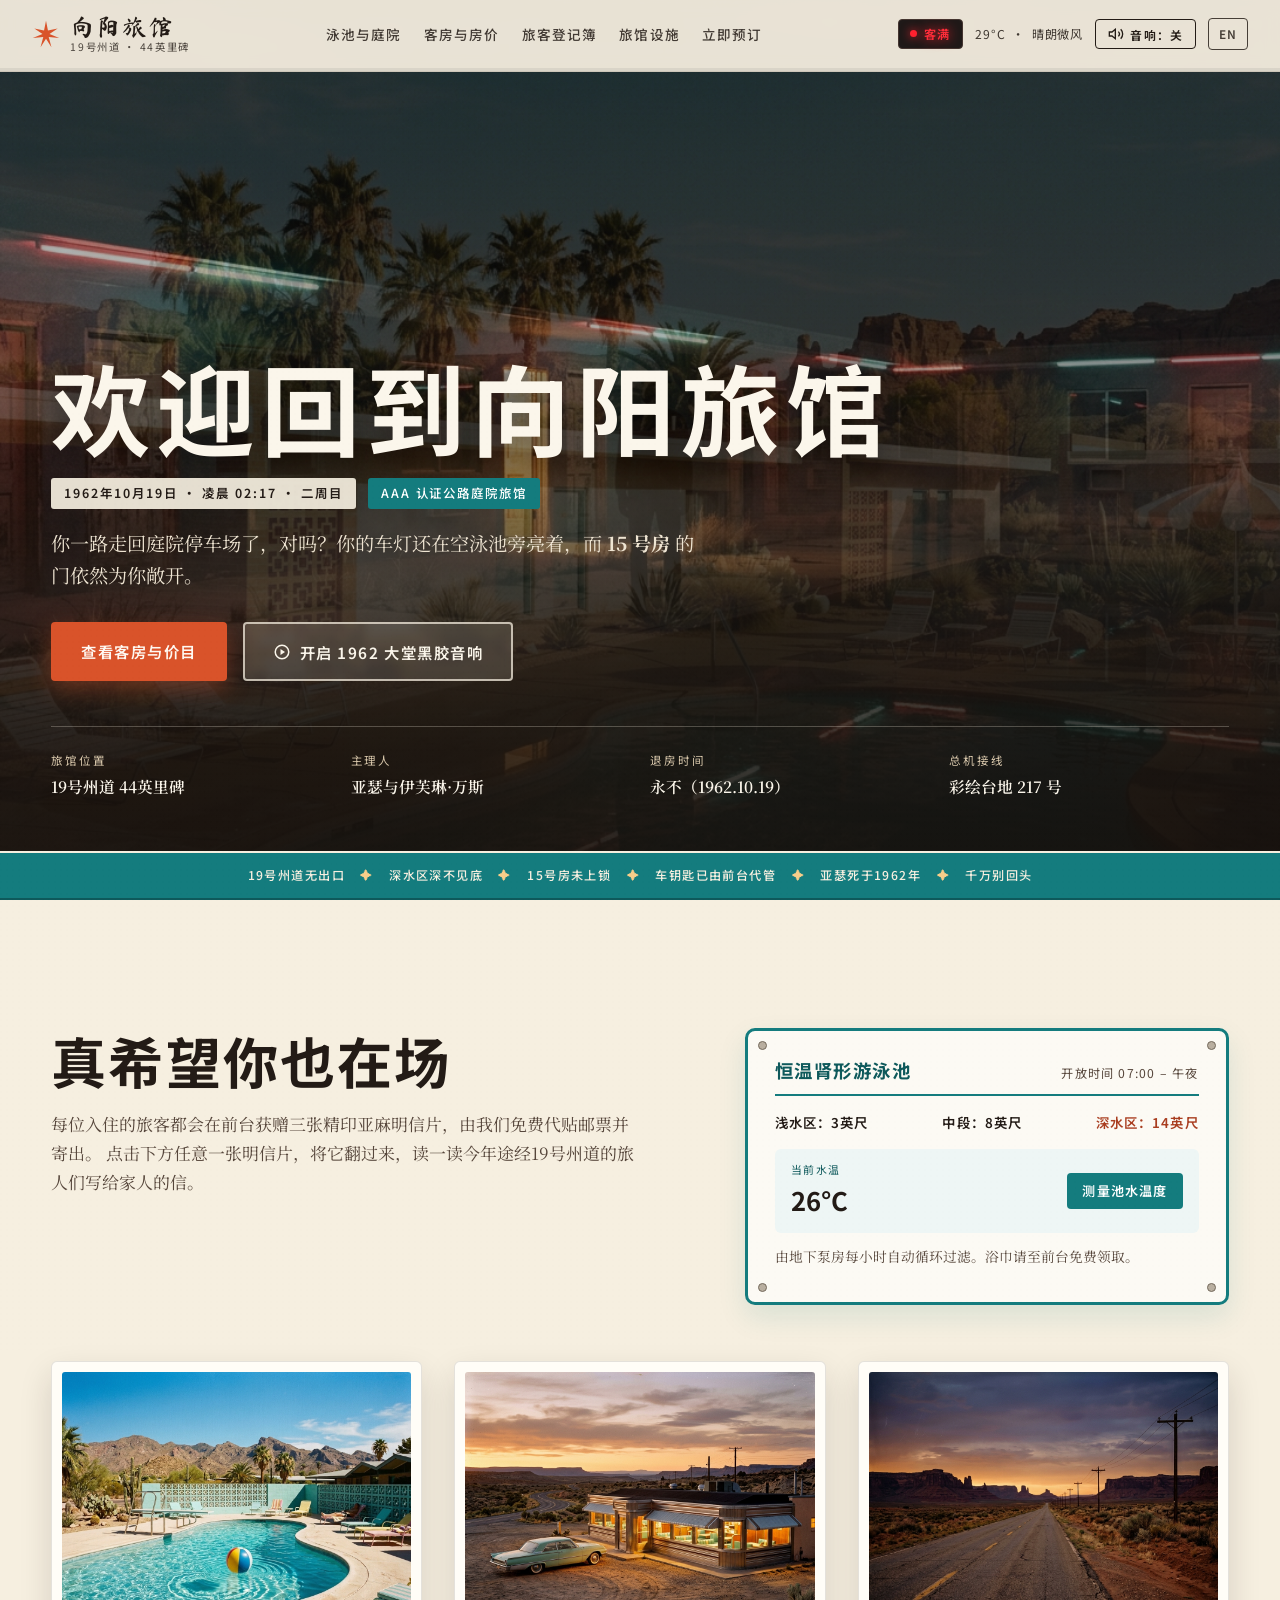
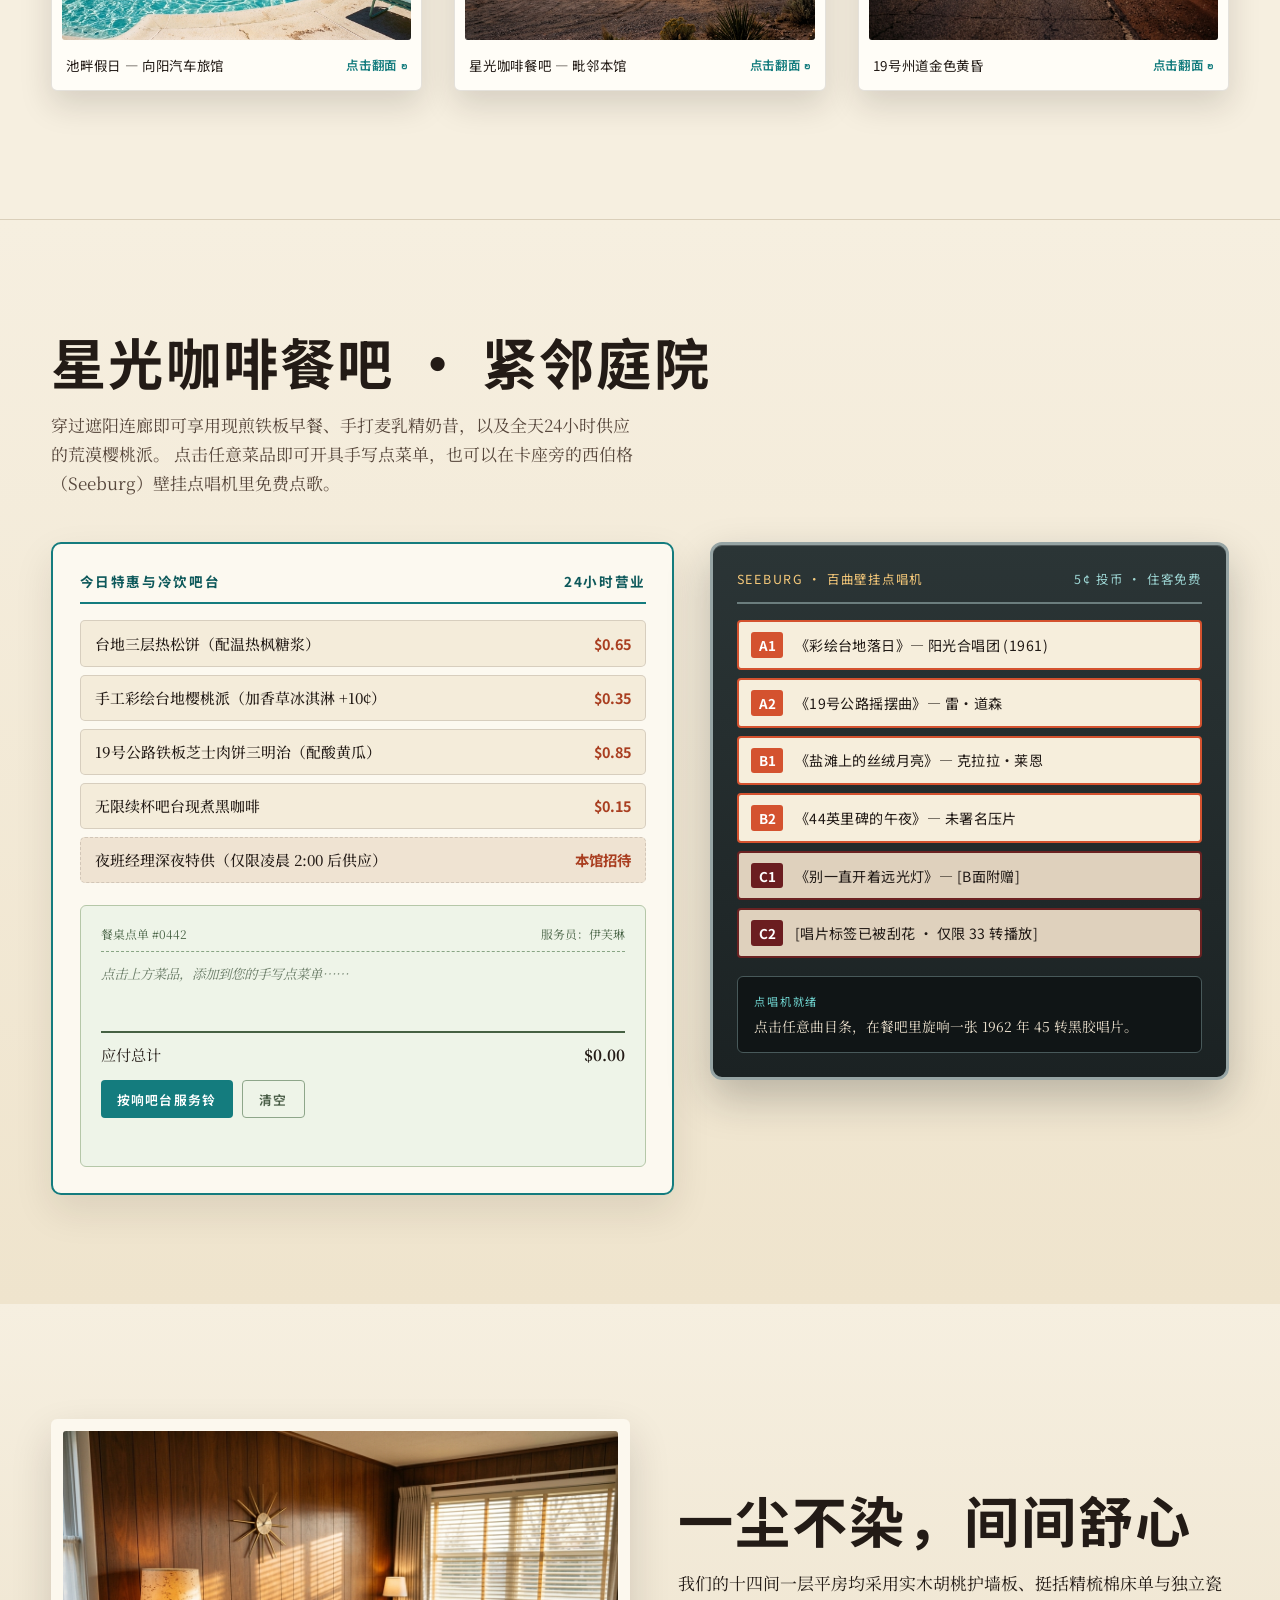
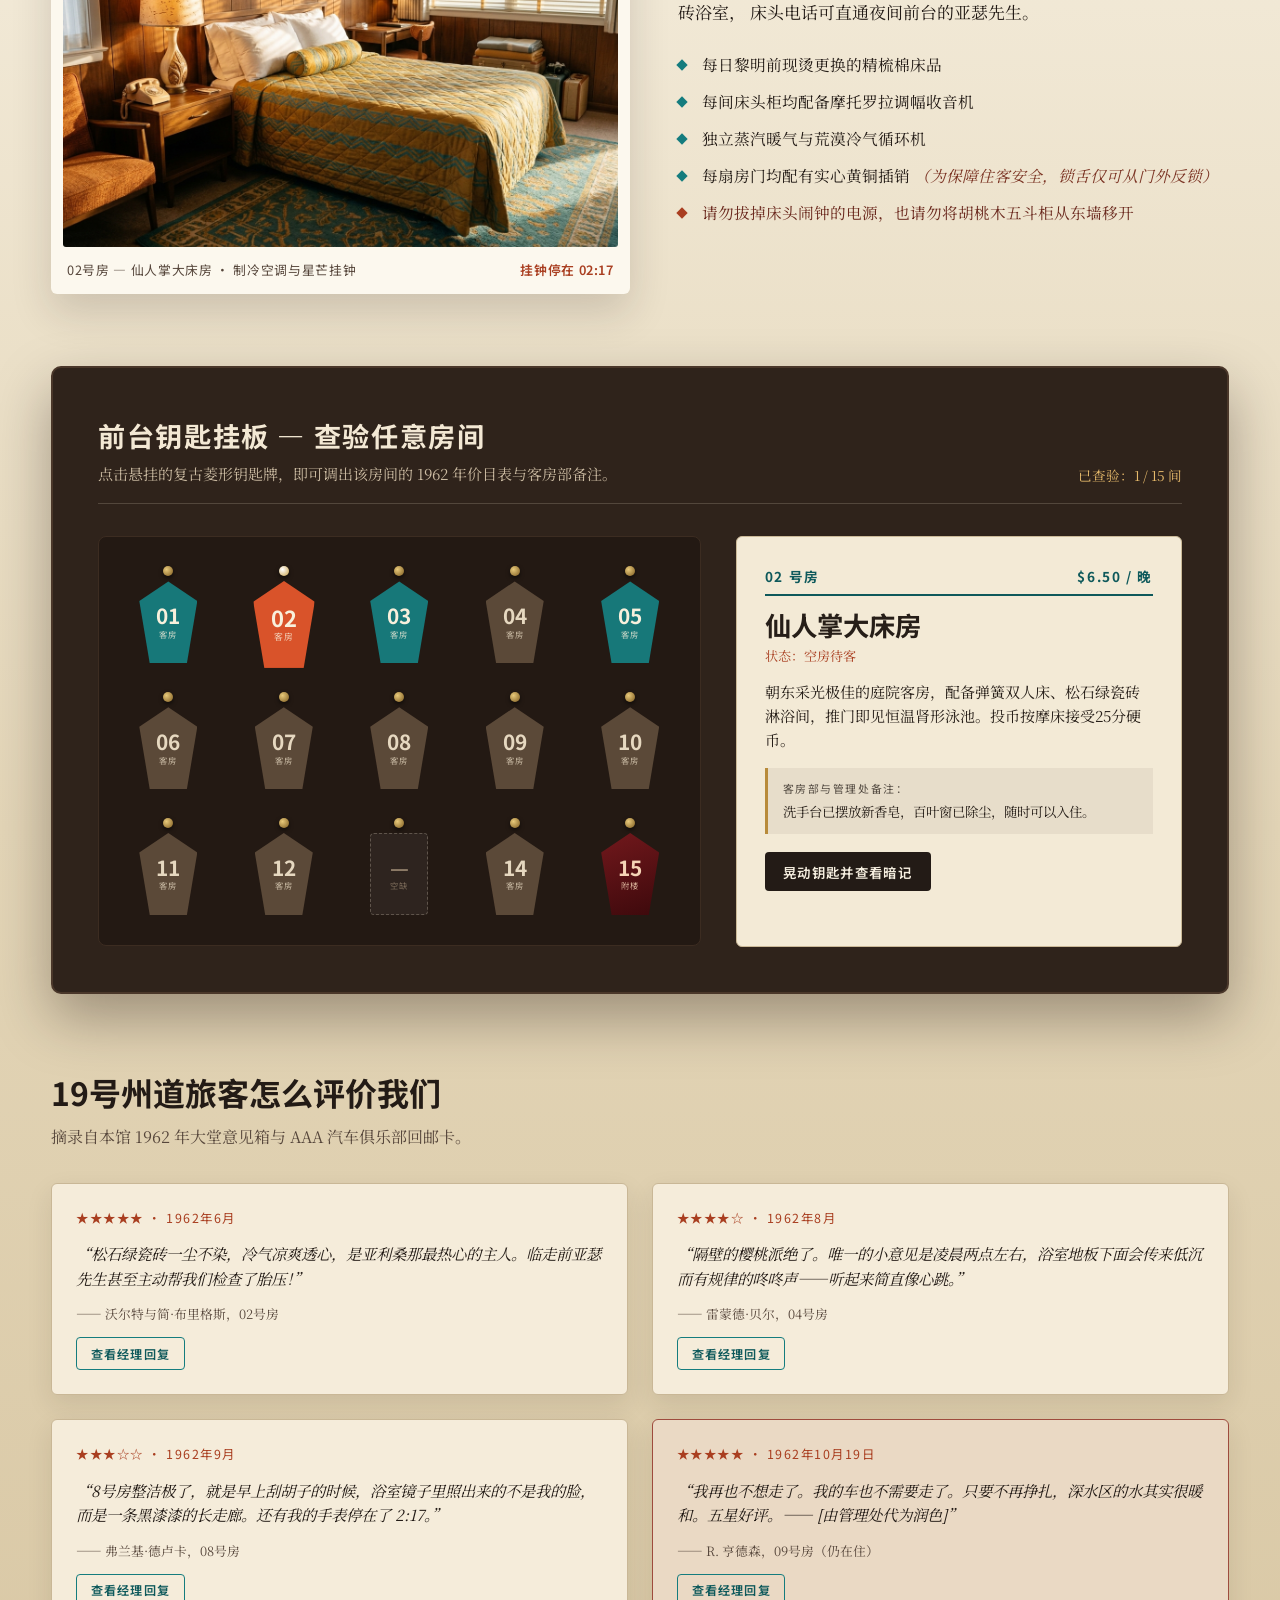
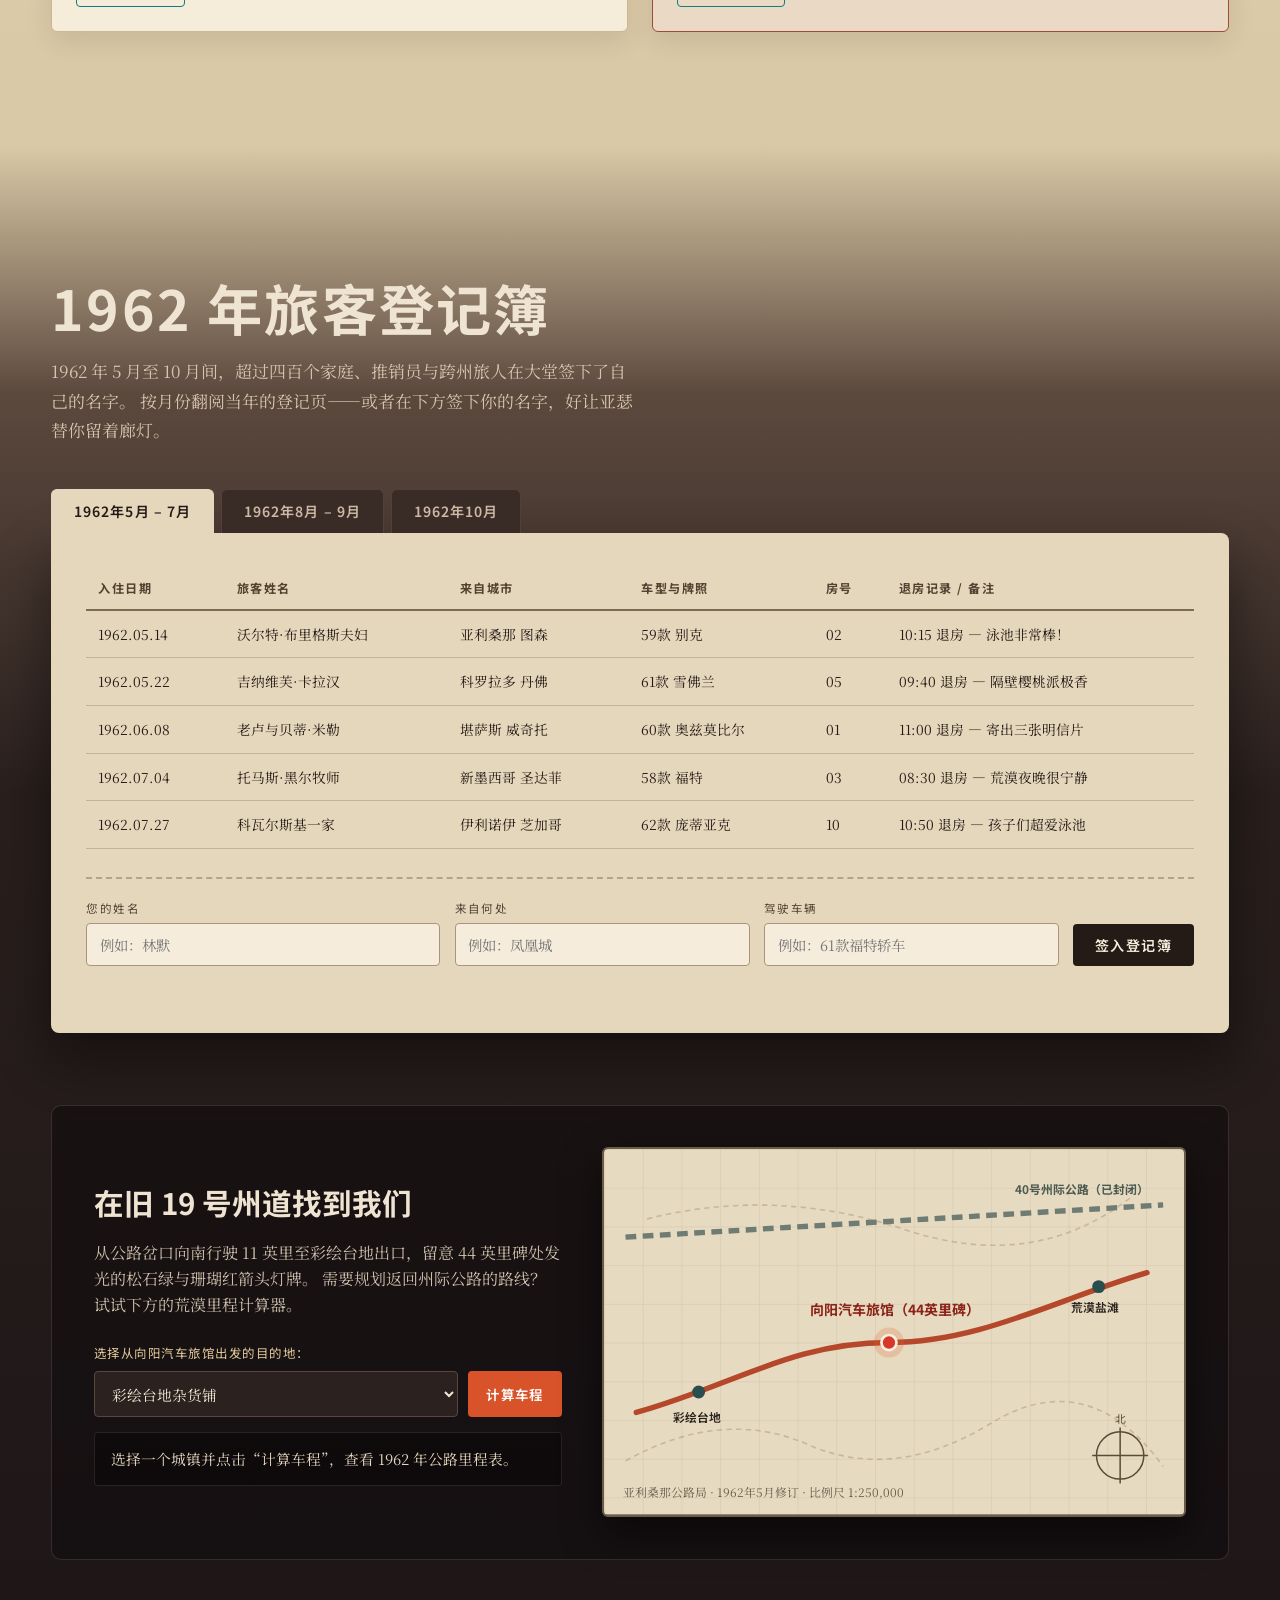
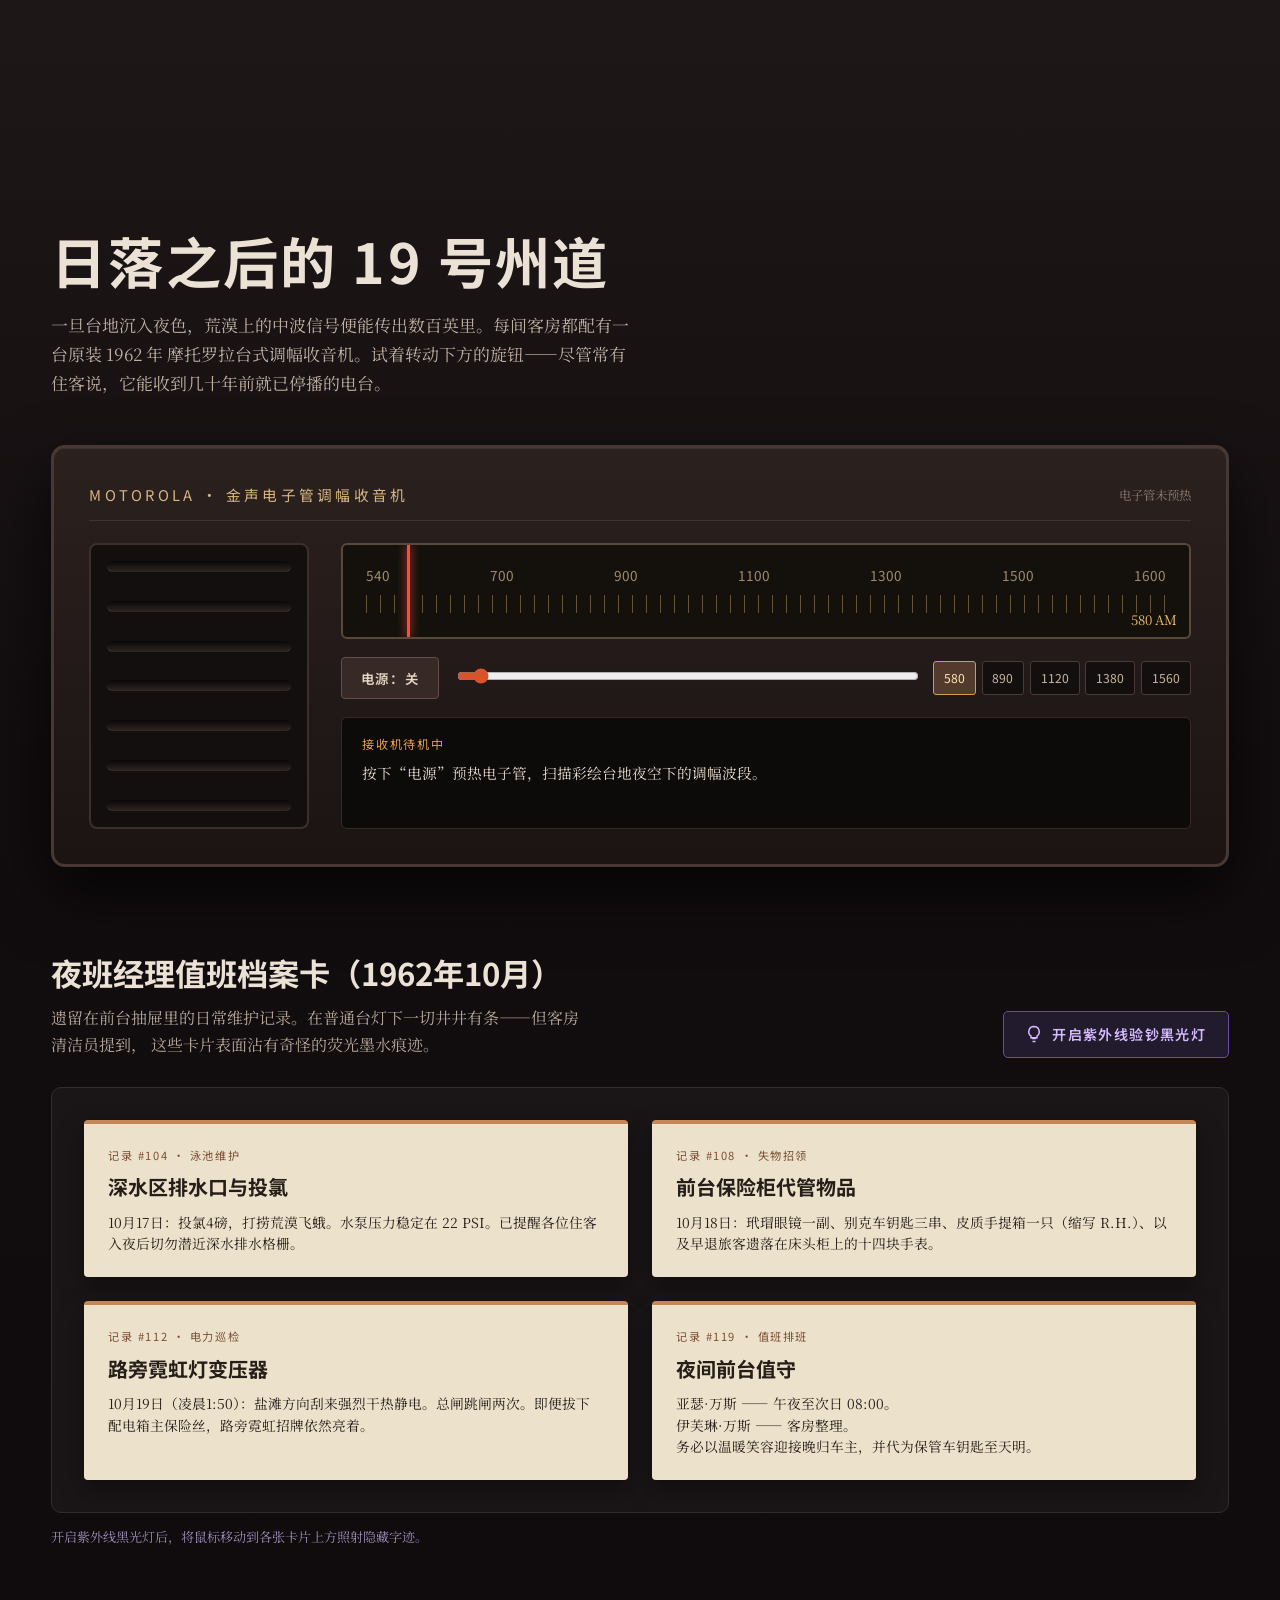
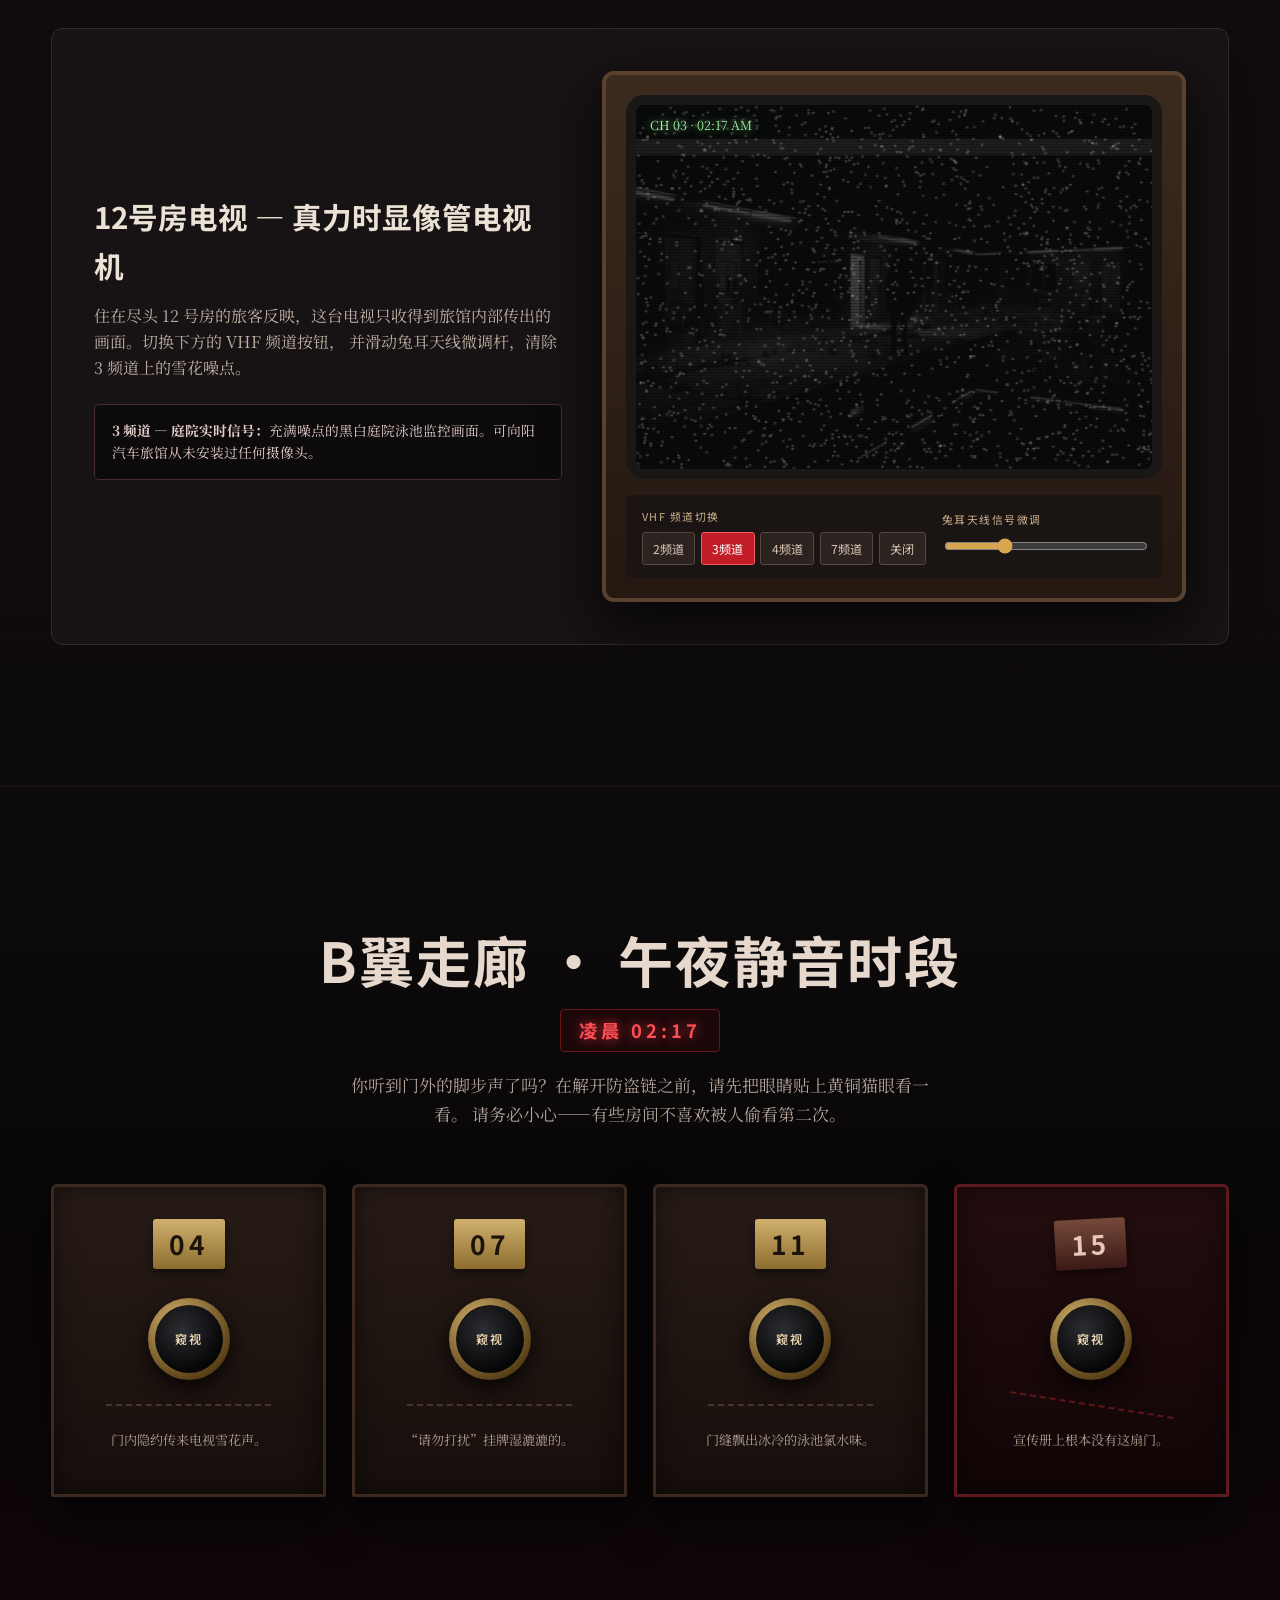
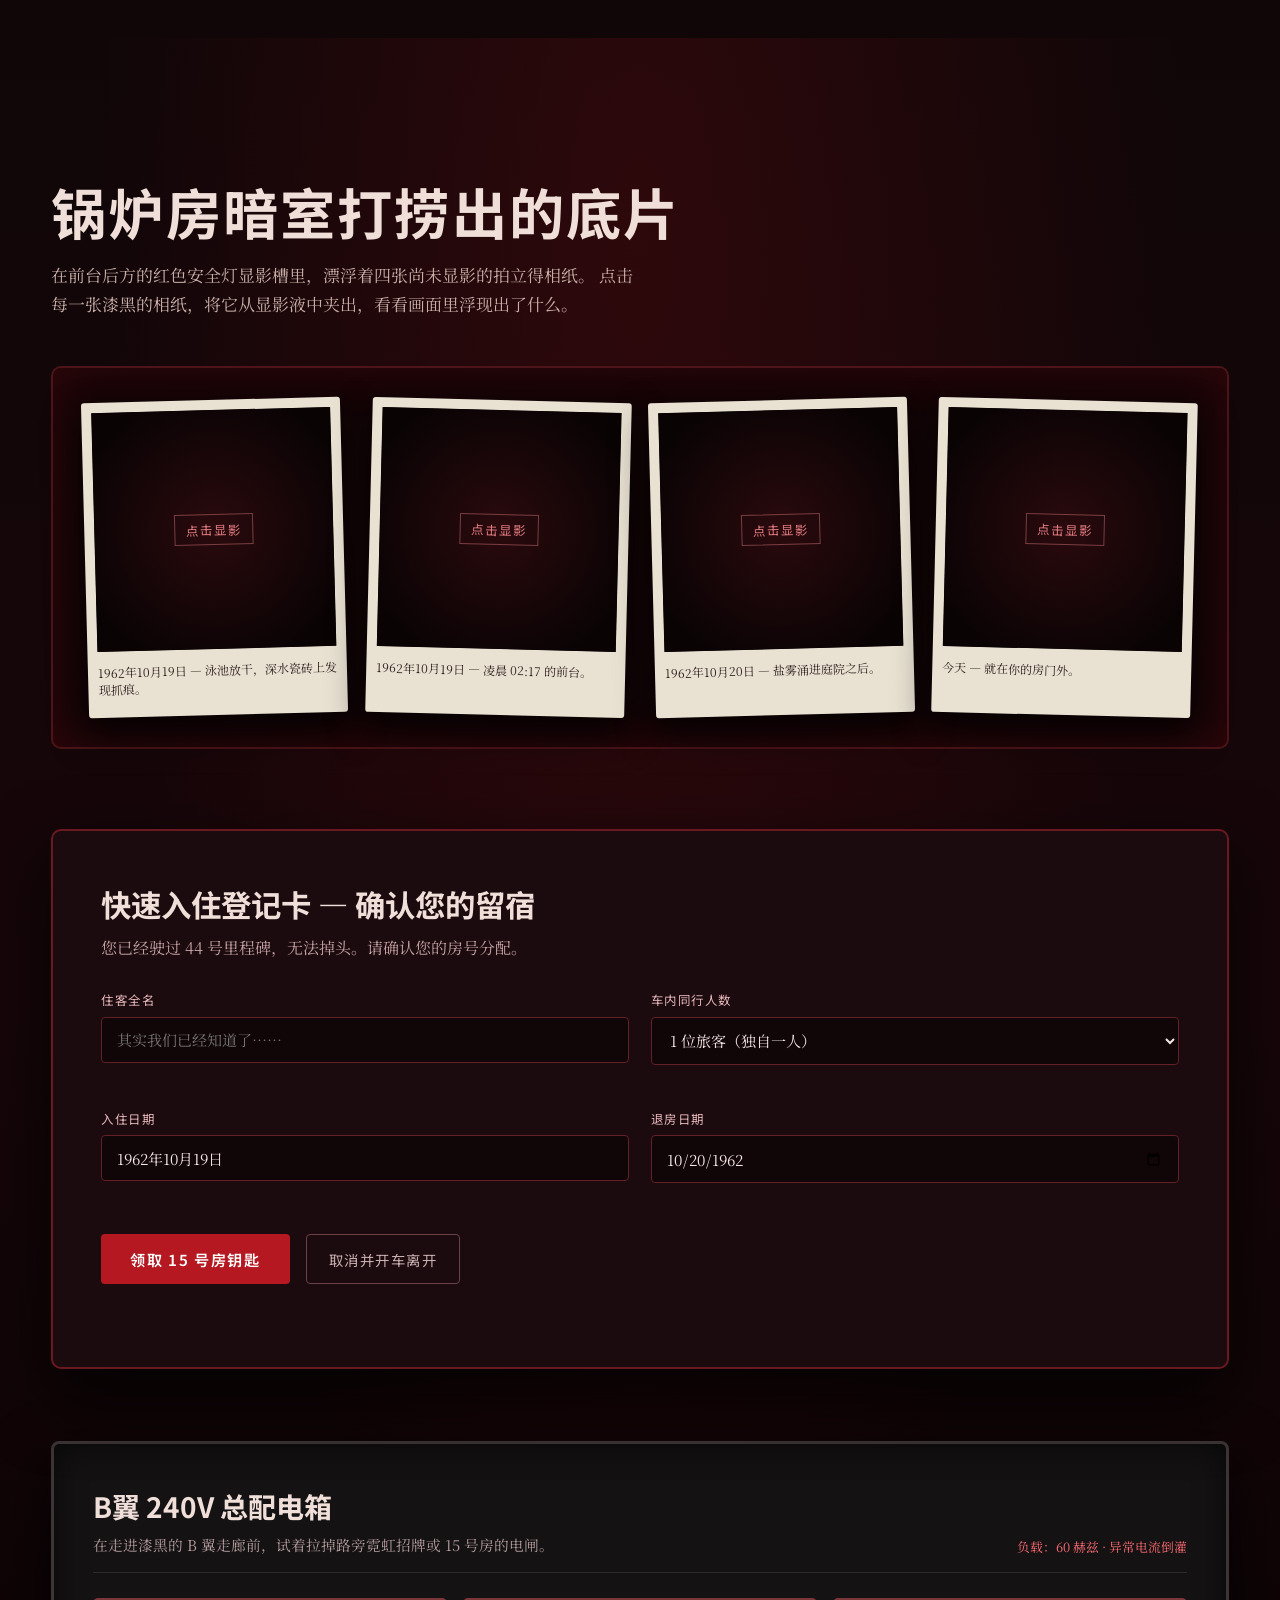
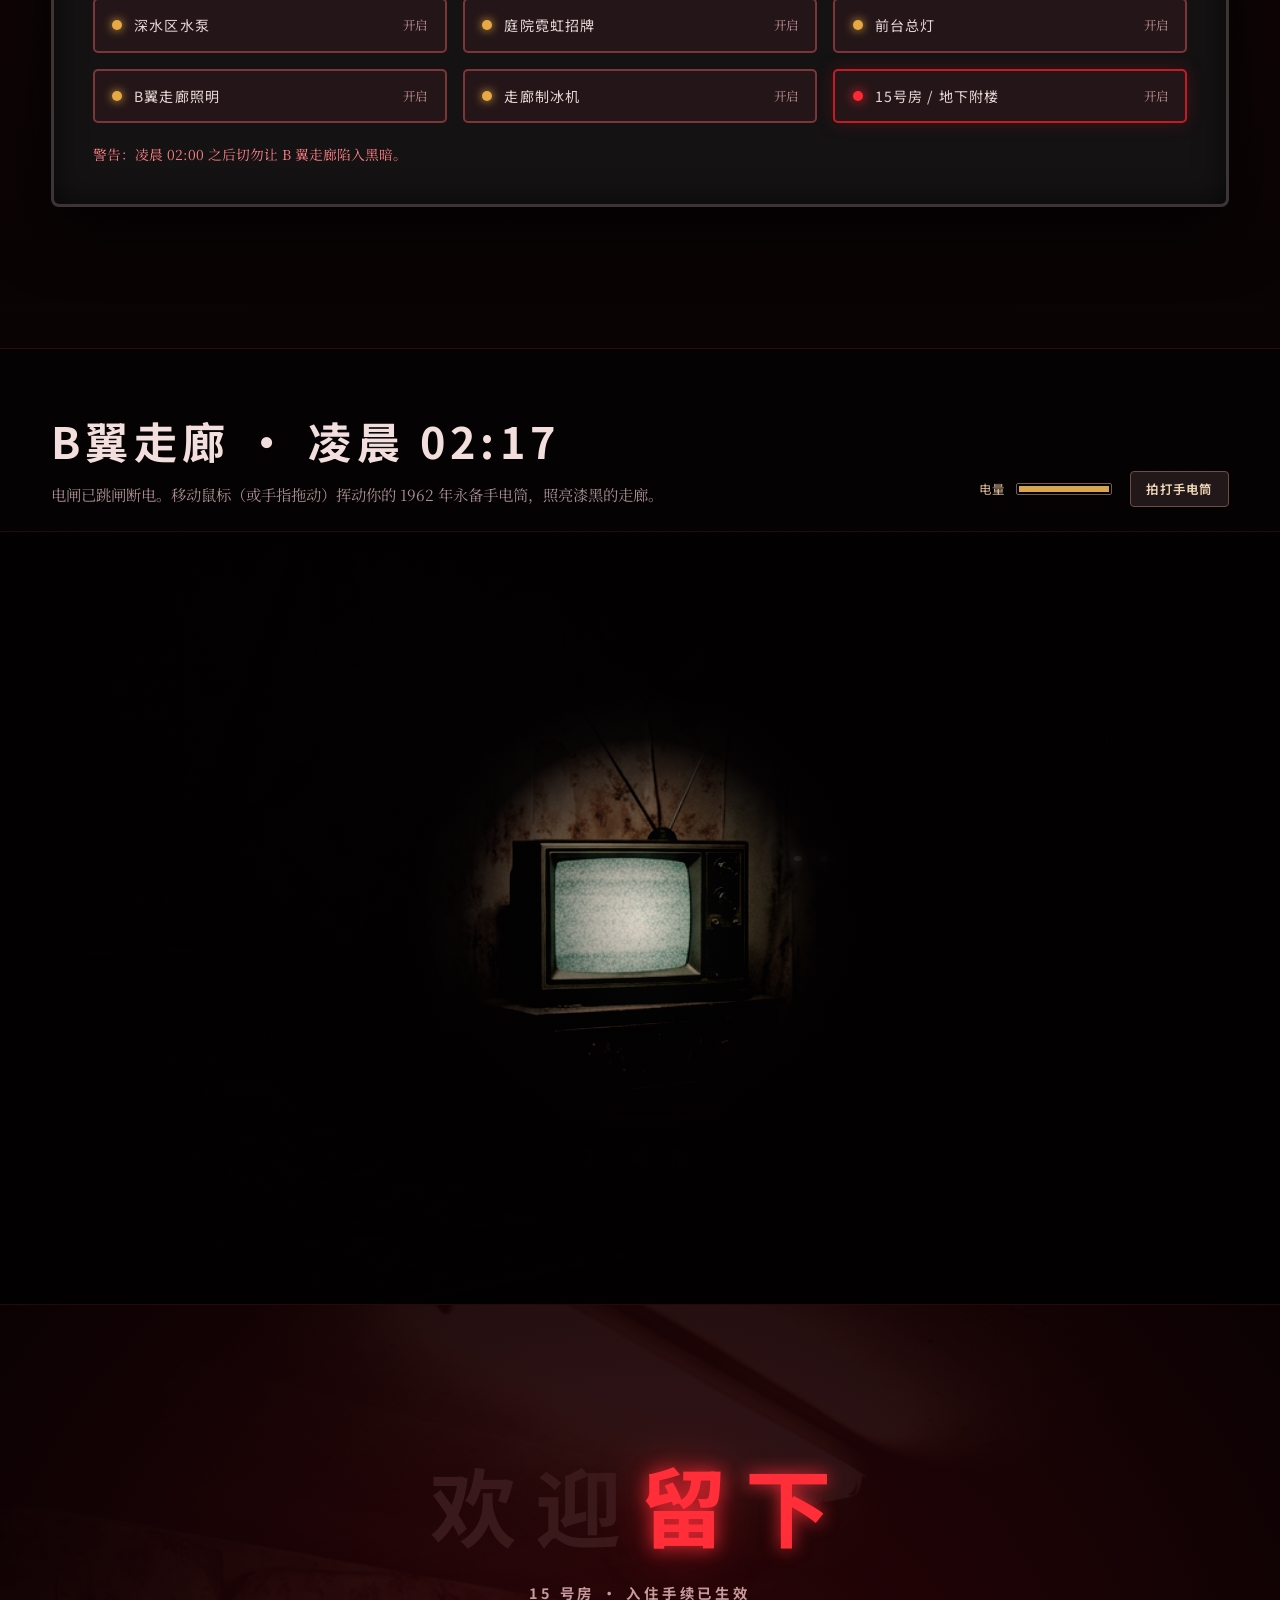
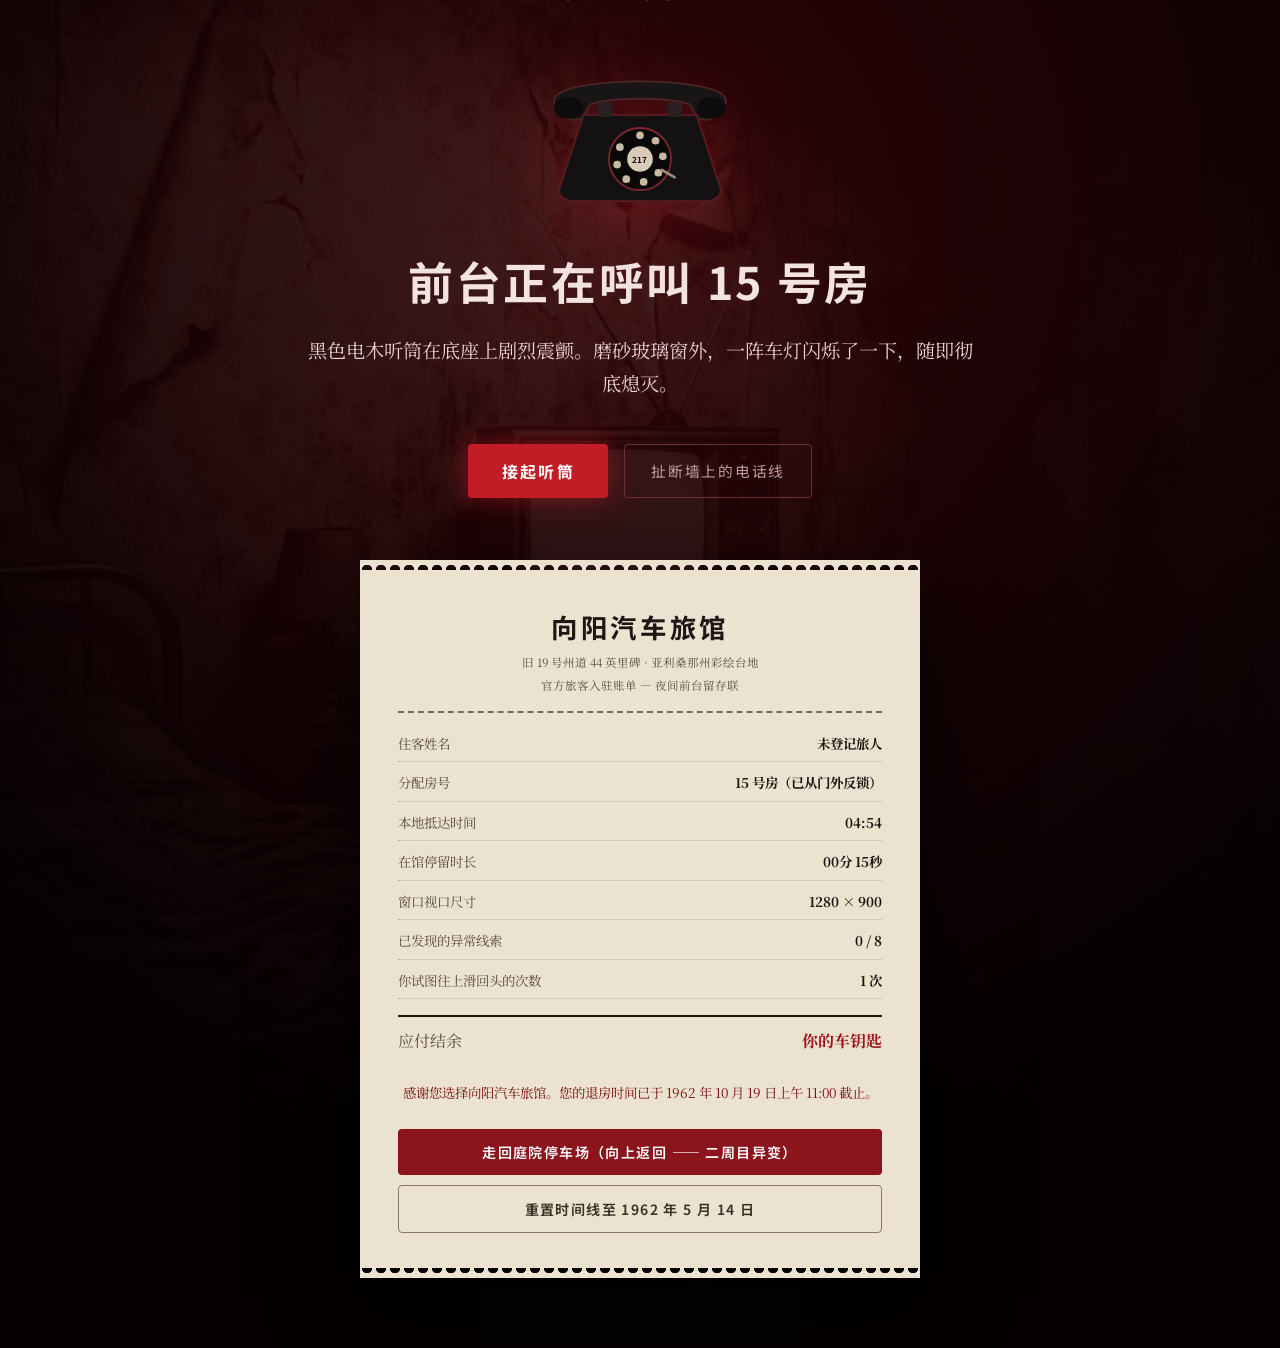
==== zh.html @ 453e785d "Publish bilingual Sunward Motel website" ====
<!DOCTYPE html>
<html lang="zh-CN" data-act="1" data-loop="1">
<head>
  <meta charset="UTF-8" />
  <meta name="viewport" content="width=device-width, initial-scale=1.0" />
  <title>向阳汽车旅馆 — 19号州道的阳光栖居 | 始建于 1962</title>
  <meta name="description" content="向阳汽车旅馆，位于亚利桑那州彩绘台地19号州道44英里碑。14间冷气灰泥客房、恒温肾形泳池、免费碎冰与客房调幅收音机，自1962年5月14日起温暖迎客。" />
  <link rel="preconnect" href="https://fonts.googleapis.com" />
  <link rel="preconnect" href="https://fonts.gstatic.com" crossorigin />
  <link href="https://fonts.googleapis.com/css2?family=Ma+Shan+Zheng&family=Noto+Sans+SC:wght@400;500;700;900&family=Noto+Serif+SC:wght@400;500;600;700&display=swap" rel="stylesheet" />
  <link rel="stylesheet" href="styles.css" />
</head>
<body>
  <!-- 全局氛围叠层（随滚动深度渐进显现） -->
  <div id="atmosphere-vignette" aria-hidden="true"></div>
  <div id="film-grain" aria-hidden="true"></div>
  <div id="scare-flash-layer" aria-hidden="true">
    <img src="assets/climax-hallway.jpg" alt="" class="flash-img" />
    <div class="flash-caption" id="flash-caption"></div>
  </div>

  <!-- =========================================================
       复古悬浮导航栏 & 实时霓虹灯牌
       ========================================================= -->
  <header id="motel-nav" class="motel-nav">
    <div class="nav-inner">
      <a href="#act-hero" class="brand-crest" aria-label="向阳汽车旅馆首页">
        <svg class="starburst-icon" viewBox="0 0 36 36" width="28" height="28" aria-hidden="true">
          <path d="M18 1 L20.5 13.5 L33 11 L22.5 18 L35 23 L21.5 22 L25 35 L18 24 L11 35 L14.5 22 L1 23 L13.5 18 L3 11 L15.5 13.5 Z" fill="currentColor" />
        </svg>
        <div class="brand-lockup">
          <span class="brand-script" id="nav-brand-name">向阳旅馆</span>
          <span class="brand-sub" id="nav-brand-sub">19号州道 · 44英里碑</span>
        </div>
      </a>

      <nav class="nav-links" aria-label="主导航">
        <a href="#act-postcards" class="nav-link" data-nav="0">泳池与庭院</a>
        <a href="#act-rooms" class="nav-link" data-nav="1">客房与房价</a>
        <a href="#act-ledger" class="nav-link" data-nav="2">旅客登记簿</a>
        <a href="#act-nightfall" class="nav-link" data-nav="3">旅馆设施</a>
        <a href="#act-darkroom" class="nav-link" data-nav="4">立即预订</a>
      </nav>

      <div class="nav-controls">
        <div class="neon-sign" id="neon-vacancy" title="空房状态">
          <span class="neon-dot" aria-hidden="true"></span>
          <span id="neon-vacancy-text">有空房</span>
        </div>

        <div class="weather-ticker" id="weather-ticker" aria-live="polite">
          <span id="weather-temp">29°C</span>
          <span class="ticker-sep">·</span>
          <span id="weather-cond">晴朗微风</span>
        </div>

        <button type="button" id="hifi-toggle" class="hifi-btn" aria-pressed="false" title="开关1962大堂黑胶音响">
          <svg class="hifi-icon" viewBox="0 0 24 24" width="16" height="16" fill="none" stroke="currentColor" stroke-width="2" aria-hidden="true">
            <path d="M11 5L6 9H2v6h4l5 4V5z"></path>
            <path class="wave-1" d="M15.54 8.46a5 5 0 0 1 0 7.07"></path>
            <path class="wave-2" d="M19.07 4.93a10 10 0 0 1 0 14.14"></path>
          </svg>
          <span id="hifi-label">音响：关</span>
        </button>

        <a href="index.html" class="lang-switch" lang="en" title="Switch to English Edition">EN</a>
      </div>
    </div>

    <div class="milepost-bar" aria-hidden="true">
      <div class="milepost-fill" id="milepost-fill"></div>
    </div>
  </header>

  <main id="motel-main">

    <!-- =========================================================
         第一幕：1962 阳光抵达 — 温暖复古的公路旅馆画册
         ========================================================= -->
    <section id="act-hero" class="act act-hero" data-act-section="1">
      <div class="hero-media-frame">
        <img src="assets/hero-sunward-day.jpg" alt="1962年午后阳光下的向阳汽车旅馆庭院与松石绿游泳池" class="hero-img hero-img-day" id="hero-img-day" />
        <img src="assets/hero-sunward-night.jpg" alt="" class="hero-img hero-img-night" id="hero-img-night" aria-hidden="true" />
        <div class="hero-scrim"></div>
      </div>

      <div class="hero-content container">
        <h1 class="hero-title" id="hero-title">向阳汽车旅馆</h1>

        <div class="hero-badge-row">
          <span class="vintage-stamp" id="hero-stamp">始建于 1962年5月14日 · 亚利桑那州彩绘台地</span>
          <span class="aaa-diamond" id="hero-aaa">AAA 认证公路庭院旅馆</span>
        </div>

        <p class="hero-lead" id="hero-lead">
          沿着风景如画的19号州道，将爱车直接驶入您的松石绿房门前。十四间制冷空调灰泥客房、
          波光粼粼的恒温肾形泳池、免费碎冰，以及每间房标配的清脆调幅收音机——每晚仅需
          <strong>6.50美元</strong>起。
        </p>

        <div class="hero-actions">
          <a href="#act-rooms" class="btn-primary" id="hero-cta-primary">查看客房与价目</a>
          <button type="button" class="btn-secondary" id="hero-hifi-cta">
            <svg viewBox="0 0 24 24" width="18" height="18" fill="none" stroke="currentColor" stroke-width="2" aria-hidden="true">
              <circle cx="12" cy="12" r="9"></circle>
              <polygon points="10,8 16,12 10,16" fill="currentColor" stroke="none"></polygon>
            </svg>
            <span id="hero-hifi-cta-text">开启 1962 大堂黑胶音响</span>
          </button>
        </div>

        <dl class="hero-facts">
          <div>
            <dt>旅馆位置</dt>
            <dd id="fact-location">19号州道 44英里碑</dd>
          </div>
          <div>
            <dt>主理人</dt>
            <dd id="fact-proprietors">亚瑟与伊芙琳·万斯</dd>
          </div>
          <div>
            <dt>退房时间</dt>
            <dd id="fact-checkout">次日上午 11:00 准时</dd>
          </div>
          <div>
            <dt>总机接线</dt>
            <dd id="fact-phone">彩绘台地 217 号</dd>
          </div>
        </dl>
      </div>

      <div class="amenity-ribbon" aria-label="旅馆配套设施">
        <div class="ribbon-track" id="ribbon-track">
          <span>全室冷气空调</span>
          <span class="star-dot">✦</span>
          <span>恒温肾形泳池</span>
          <span class="star-dot">✦</span>
          <span>免费黑白电视</span>
          <span class="star-dot">✦</span>
          <span>毗邻24小时餐吧</span>
          <span class="star-dot">✦</span>
          <span>门前专属车位</span>
          <span class="star-dot">✦</span>
          <span>静谧荒漠之夜</span>
          <span class="star-dot">✦</span>
          <span>投币震动按摩床</span>
          <span class="star-dot">✦</span>
          <span>每日现烫床单</span>
        </div>
      </div>
    </section>

    <!-- =========================================================
         第二幕：池畔时光 & 可翻转的 1962 亚麻明信片
         ========================================================= -->
    <section id="act-postcards" class="act act-postcards" data-act-section="2">
      <div class="container">
        <div class="section-header-split">
          <div class="header-col">
            <h2 class="section-title">真希望你也在场</h2>
            <p class="section-intro">
              每位入住的旅客都会在前台获赠三张精印亚麻明信片，由我们免费代贴邮票并寄出。
              点击下方任意一张明信片，将它翻过来，读一读今年途经19号州道的旅人们写给家人的信。
            </p>
          </div>

          <!-- 交互式池畔深度与水温搪瓷牌 -->
          <aside class="pool-plaque" aria-label="泳池深度与水温指示牌">
            <div class="plaque-screws" aria-hidden="true"><span></span><span></span><span></span><span></span></div>
            <div class="plaque-header">
              <h3>恒温肾形游泳池</h3>
              <span class="plaque-hours">开放时间 07:00 – 午夜</span>
            </div>
            <div class="plaque-depths">
              <span>浅水区：3英尺</span>
              <span>中段：8英尺</span>
              <span class="depth-odd" id="depth-marker">深水区：14英尺</span>
            </div>
            <div class="thermo-row">
              <div class="thermo-readout">
                <span class="thermo-label">当前水温</span>
                <strong class="thermo-val" id="pool-temp-val">26°C</strong>
              </div>
              <button type="button" class="btn-plaque" id="pool-dip-btn">测量池水温度</button>
            </div>
            <p class="plaque-note" id="pool-temp-note">
              由地下泵房每小时自动循环过滤。浴巾请至前台免费领取。
            </p>
          </aside>
        </div>

        <!-- 3张可 3D 翻转的 1962 明信片 -->
        <div class="postcard-grid">
          <!-- 明信片 1：纯真温馨 -->
          <article class="postcard" data-postcard="0" tabindex="0" role="button" aria-pressed="false" aria-label="翻转明信片1：向阳旅馆泳池">
            <div class="postcard-inner">
              <div class="postcard-front">
                <img src="assets/postcard-pool.jpg" alt="1962年阳光明媚的向阳旅馆松石绿肾形游泳池" />
                <div class="postcard-caption">
                  <span>池畔假日 — 向阳汽车旅馆</span>
                  <span class="flip-cue">点击翻面 ↻</span>
                </div>
              </div>
              <div class="postcard-back">
                <div class="pc-left">
                  <p class="pc-handwriting">
                    1962年7月18日 —<br />
                    亲爱的妹妹：我们在彩绘台地刚过没多远的地方发现了一家极讨人喜欢的汽车旅馆！池水像泡澡一样暖和，老板娘伊芙琳还把冰柠檬水直接端到躺椅边。老卢说这是从阿尔伯克基到弗拉格斯塔夫一路上最干净的地方。周日到家！
                  </p>
                  <p class="pc-sign">—— 爱你的 贝蒂与老卢</p>
                </div>
                <div class="pc-right">
                  <div class="pc-stamp">
                    <span class="stamp-val">4¢</span>
                    <span class="stamp-txt">美国邮政</span>
                  </div>
                  <div class="pc-postmark">彩绘台地邮戳<br />1962.07.19</div>
                  <div class="pc-address">
                    <span>克拉拉·米勒夫人 收</span>
                    <span>榆树台街 412 号</span>
                    <span>堪萨斯州 威奇托</span>
                  </div>
                </div>
              </div>
            </div>
          </article>

          <!-- 明信片 2：微微违和 -->
          <article class="postcard" data-postcard="1" tabindex="0" role="button" aria-pressed="false" aria-label="翻转明信片2：星光咖啡餐吧">
            <div class="postcard-inner">
              <div class="postcard-front">
                <img src="assets/postcard-diner.jpg" alt="黄昏时分暖灯亮起的复古公路餐吧" />
                <div class="postcard-caption">
                  <span>星光咖啡餐吧 — 毗邻本馆</span>
                  <span class="flip-cue">点击翻面 ↻</span>
                </div>
              </div>
              <div class="postcard-back">
                <div class="pc-left">
                  <p class="pc-handwriting">
                    1962年9月29日 —<br />
                    19号公路上最好吃的樱桃派，投五分硬币就能听点唱机。我们的普利茅斯轿车刚拐进院子就断了风扇皮带，亚瑟先生非常热心地帮我们把车推去车棚，说等镇上的配件车来。
                  </p>
                  <p class="pc-handwriting pc-cramped">
                    等等——他周二说配件车周四到。今天明明就是周四，可柜台后面的日历还是周二。告诉妈妈我们住在 9 号房。
                  </p>
                </div>
                <div class="pc-right">
                  <div class="pc-stamp">
                    <span class="stamp-val">4¢</span>
                    <span class="stamp-txt">美国邮政</span>
                  </div>
                  <div class="pc-postmark">未寄出<br />前台暂扣</div>
                  <div class="pc-address">
                    <span>R. 亨德森先生 收</span>
                    <span>橡树岭路 88 号</span>
                    <span>俄克拉荷马州 塔尔萨</span>
                  </div>
                </div>
              </div>
            </div>
          </article>

          <!-- 明信片 3：明显可疑 -->
          <article class="postcard" data-postcard="2" tabindex="0" role="button" aria-pressed="false" aria-label="翻转明信片3：19号州道日落">
            <div class="postcard-inner">
              <div class="postcard-front">
                <img src="assets/postcard-highway.jpg" alt="黄昏时分笔直延伸向荒漠红岩的空旷双车道公路" />
                <div class="postcard-caption">
                  <span>19号州道金色黄昏</span>
                  <span class="flip-cue">点击翻面 ↻</span>
                </div>
              </div>
              <div class="postcard-back pc-stained">
                <div class="pc-left">
                  <p class="pc-handwriting pc-shaky">
                    1962年10月19日 —<br />
                    如果有人在 7 号房的地毯底下发现这张卡片，千万别让他拿走你的车钥匙。我们以时速 65 英里往东开了整整两个小时，却三次经过 44 号里程碑。那块霓虹灯牌永远不会熄灭。还有，凌晨 2:17 之后千万别往深水区排水口下面看。下面根本没有水。
                  </p>
                </div>
                <div class="pc-right">
                  <div class="pc-stamp pc-stamp-torn">
                    <span class="stamp-val">??</span>
                    <span class="stamp-txt">已退回</span>
                  </div>
                  <div class="pc-postmark pc-postmark-red">1962.10.19<br />凌晨 02:17</div>
                  <div class="pc-address">
                    <span>县治安官办公室</span>
                    <span>彩绘台地</span>
                    <span><del>亚利桑那州</del></span>
                  </div>
                </div>
              </div>
            </div>
          </article>
        </div>
      </div>
    </section>

    <!-- =========================================================
         第二幕-B：星光咖啡餐吧 — 1962 菜单与卡座点唱机
         ========================================================= -->
    <section id="act-diner" class="act act-diner" data-act-section="2">
      <div class="container">
        <div class="diner-head">
          <h2 class="section-title">星光咖啡餐吧 · 紧邻庭院</h2>
          <p class="section-intro">
            穿过遮阳连廊即可享用现煎铁板早餐、手打麦乳精奶昔，以及全天24小时供应的荒漠樱桃派。
            点击任意菜品即可开具手写点菜单，也可以在卡座旁的西伯格（Seeburg）壁挂点唱机里免费点歌。
          </p>
        </div>

        <div class="diner-grid">
          <div class="diner-menu-board">
            <div class="menu-header-strip">
              <span>今日特惠与冷饮吧台</span>
              <span>24小时营业</span>
            </div>
            <div class="menu-items" id="diner-menu-items">
              <button type="button" class="menu-item-btn" data-dish="台地三层热松饼配枫糖" data-price="0.65">
                <span class="dish-name">台地三层热松饼（配温热枫糖浆）</span>
                <span class="dish-price">$0.65</span>
              </button>
              <button type="button" class="menu-item-btn" data-dish="手工彩绘台地樱桃派" data-price="0.35">
                <span class="dish-name">手工彩绘台地樱桃派（加香草冰淇淋 +10¢）</span>
                <span class="dish-price">$0.35</span>
              </button>
              <button type="button" class="menu-item-btn" data-dish="19号公路铁板芝士肉饼三明治" data-price="0.85">
                <span class="dish-name">19号公路铁板芝士肉饼三明治（配酸黄瓜）</span>
                <span class="dish-price">$0.85</span>
              </button>
              <button type="button" class="menu-item-btn" data-dish="无限续杯现煮黑咖啡" data-price="0.15">
                <span class="dish-name">无限续杯吧台现煮黑咖啡</span>
                <span class="dish-price">$0.15</span>
              </button>
              <button type="button" class="menu-item-btn menu-item-odd" data-dish="夜班经理深夜特供" data-price="0.00">
                <span class="dish-name">夜班经理深夜特供（仅限凌晨 2:00 后供应）</span>
                <span class="dish-price">本馆招待</span>
              </button>
            </div>

            <div class="waitress-check" id="waitress-check">
              <div class="check-top">
                <span>餐桌点单 #0442</span>
                <span>服务员：伊芙琳</span>
              </div>
              <ul class="check-list" id="check-list">
                <li class="check-empty">点击上方菜品，添加到您的手写点菜单……</li>
              </ul>
              <div class="check-total-row">
                <span>应付总计</span>
                <strong id="check-total">$0.00</strong>
              </div>
              <div class="check-actions">
                <button type="button" class="btn-diner-order" id="diner-order-btn">按响吧台服务铃</button>
                <button type="button" class="btn-diner-clear" id="diner-clear-btn">清空</button>
              </div>
              <p class="check-note" id="diner-order-note"></p>
            </div>
          </div>

          <div class="jukebox-box">
            <div class="jukebox-chrome-top">
              <span class="jb-badge">SEEBURG · 百曲壁挂点唱机</span>
              <span class="jb-coin">5¢ 投币 · 住客免费</span>
            </div>
            <div class="jb-strips" id="jb-strips">
              <button type="button" class="jb-song" data-jb="A1">
                <span class="jb-code">A1</span>
                <span class="jb-title">《彩绘台地落日》— 阳光合唱团 (1961)</span>
              </button>
              <button type="button" class="jb-song" data-jb="A2">
                <span class="jb-code">A2</span>
                <span class="jb-title">《19号公路摇摆曲》— 雷·道森</span>
              </button>
              <button type="button" class="jb-song" data-jb="B1">
                <span class="jb-code">B1</span>
                <span class="jb-title">《盐滩上的丝绒月亮》— 克拉拉·莱恩</span>
              </button>
              <button type="button" class="jb-song" data-jb="B2">
                <span class="jb-code">B2</span>
                <span class="jb-title">《44英里碑的午夜》— 未署名压片</span>
              </button>
              <button type="button" class="jb-song jb-song-odd" data-jb="C1">
                <span class="jb-code">C1</span>
                <span class="jb-title">《别一直开着远光灯》— [B面附赠]</span>
              </button>
              <button type="button" class="jb-song jb-song-odd" data-jb="C2">
                <span class="jb-code">C2</span>
                <span class="jb-title">[唱片标签已被刮花 · 仅限 33 转播放]</span>
              </button>
            </div>
            <div class="jb-now-playing" id="jb-now-playing" aria-live="polite">
              <span class="jb-np-label">点唱机就绪</span>
              <p class="jb-np-lyric" id="jb-np-lyric">点击任意曲目条，在餐吧里旋响一张 1962 年 45 转黑胶唱片。</p>
            </div>
          </div>
        </div>
      </div>
    </section>

    <!-- =========================================================
         第三幕：客房展示 & 前台黄铜钥匙挂板
         ========================================================= -->
    <section id="act-rooms" class="act act-rooms" data-act-section="3">
      <div class="container">
        <div class="rooms-intro-grid">
          <div class="rooms-photo-wrap">
            <img src="assets/room-vintage.jpg" alt="1962年向阳汽车旅馆客房实景：胡桃木护墙板、芥末黄床罩与拨盘电话" />
            <div class="photo-plate-caption">
              <span>02号房 — 仙人掌大床房 · 制冷空调与星芒挂钟</span>
              <span class="clock-note" id="room-clock-note">挂钟显示 16:15</span>
            </div>
          </div>

          <div class="rooms-copy-col">
            <h2 class="section-title">一尘不染，间间舒心</h2>
            <p class="section-intro">
              我们的十四间一层平房均采用实木胡桃护墙板、挺括精梳棉床单与独立瓷砖浴室，
              床头电话可直通夜间前台的亚瑟先生。
            </p>
            <ul class="comfort-checklist">
              <li>每日黎明前现烫更换的精梳棉床品</li>
              <li>每间床头柜均配备摩托罗拉调幅收音机</li>
              <li>独立蒸汽暖气与荒漠冷气循环机</li>
              <li>每扇房门均配有实心黄铜插销 <span class="subtle-odd">（为保障住客安全，锁舌仅可从门外反锁）</span></li>
              <li class="subtle-odd-line">请勿拔掉床头闹钟的电源，也请勿将胡桃木五斗柜从东墙移开</li>
            </ul>
          </div>
        </div>

        <!-- 交互式前台木质钥匙挂板 -->
        <div class="keyrack-module">
          <div class="keyrack-header">
            <div>
              <h3>前台钥匙挂板 — 查验任意房间</h3>
              <p>点击悬挂的复古菱形钥匙牌，即可调出该房间的 1962 年价目表与客房部备注。</p>
            </div>
            <div class="keyrack-tally" id="keyrack-tally">已查验：0 / 15 间</div>
          </div>

          <div class="keyrack-layout">
            <div class="pegboard" id="key-pegboard" role="list" aria-label="旅馆房间钥匙挂板"></div>

            <div class="room-folio" id="room-folio" aria-live="polite">
              <div class="folio-top">
                <span class="folio-unit" id="folio-unit">02 号房</span>
                <span class="folio-rate" id="folio-rate">$6.50 / 晚</span>
              </div>
              <h4 class="folio-name" id="folio-name">仙人掌大床房</h4>
              <div class="folio-status" id="folio-status">状态：空房待客</div>
              <p class="folio-desc" id="folio-desc">
                朝东采光极佳的庭院客房，配备弹簧双人床、松石绿瓷砖淋浴间，推门即见恒温肾形泳池。投币按摩床接受25分硬币。
              </p>
              <div class="folio-note-box">
                <span class="folio-note-label">客房部与管理处备注：</span>
                <p id="folio-note">洗手台已摆放新香皂，百叶窗已除尘，随时可以入住。</p>
              </div>
              <div class="folio-actions">
                <button type="button" class="btn-folio" id="folio-rattle-btn">晃动钥匙并查看暗记</button>
                <span class="folio-extra" id="folio-extra"></span>
              </div>
            </div>
          </div>
        </div>

        <!-- 旅客留言墙 & 过度礼貌的经理回复 -->
        <div class="reviews-wall">
          <div class="reviews-head">
            <h3>19号州道旅客怎么评价我们</h3>
            <p>摘录自本馆 1962 年大堂意见箱与 AAA 汽车俱乐部回邮卡。</p>
          </div>
          <div class="reviews-grid">
            <article class="review-clip">
              <div class="review-stars">★★★★★ · 1962年6月</div>
              <blockquote>“松石绿瓷砖一尘不染，冷气凉爽透心，是亚利桑那最热心的主人。临走前亚瑟先生甚至主动帮我们检查了胎压！”</blockquote>
              <cite>—— 沃尔特与简·布里格斯，02号房</cite>
              <button type="button" class="btn-reply-toggle" data-reply-toggle>查看经理回复</button>
              <p class="manager-reply" hidden>
                <strong>亚瑟·万斯 回复：</strong>随时效劳，沃尔特！真高兴你们是在十月之前离开的。
              </p>
            </article>

            <article class="review-clip">
              <div class="review-stars">★★★★☆ · 1962年8月</div>
              <blockquote>“隔壁的樱桃派绝了。唯一的小意见是凌晨两点左右，浴室地板下面会传来低沉而有规律的咚咚声——听起来简直像心跳。”</blockquote>
              <cite>—— 雷蒙德·贝尔，04号房</cite>
              <button type="button" class="btn-reply-toggle" data-reply-toggle>查看经理回复</button>
              <p class="manager-reply" hidden>
                <strong>亚瑟·万斯 回复：</strong>那只是我们地下泳池水泵在“呼吸”，贝尔先生！下次来请不要把耳朵贴在地漏上。
              </p>
            </article>

            <article class="review-clip">
              <div class="review-stars">★★★☆☆ · 1962年9月</div>
              <blockquote>“8号房整洁极了，就是早上刮胡子的时候，浴室镜子里照出来的不是我的脸，而是一条黑漆漆的长走廊。还有我的手表停在了 2:17。”</blockquote>
              <cite>—— 弗兰基·德卢卡，08号房</cite>
              <button type="button" class="btn-reply-toggle" data-reply-toggle>查看经理回复</button>
              <p class="manager-reply" hidden>
                <strong>亚瑟·万斯 回复：</strong>我们随后已经重新镀了 8 号房的镜面水银，并且替各位妥善保管了十四块停走的手表。
              </p>
            </article>

            <article class="review-clip review-clip-odd">
              <div class="review-stars">★★★★★ · 1962年10月19日</div>
              <blockquote>“我再也不想走了。我的车也不需要走了。只要不再挣扎，深水区的水其实很暖和。五星好评。—— [由管理处代为润色]”</blockquote>
              <cite>—— R. 亨德森，09号房（仍在住）</cite>
              <button type="button" class="btn-reply-toggle" data-reply-toggle>查看经理回复</button>
              <p class="manager-reply" hidden>
                <strong>亚瑟·万斯 回复：</strong>感谢你的五星好评，罗伯特！你的普利茅斯轿车在车棚里永远安全。
              </p>
            </article>
          </div>
        </div>
      </div>
    </section>

    <!-- =========================================================
         第四幕：19号州道黄昏 — 1962 旅客登记簿与异常公路地图
         ========================================================= -->
    <section id="act-ledger" class="act act-ledger" data-act-section="4">
      <div class="container">
        <div class="ledger-head">
          <h2 class="section-title">1962 年旅客登记簿</h2>
          <p class="section-intro">
            1962 年 5 月至 10 月间，超过四百个家庭、推销员与跨州旅人在大堂签下了自己的名字。
            按月份翻阅当年的登记页——或者在下方签下你的名字，好让亚瑟替你留着廊灯。
          </p>
        </div>

        <div class="guestbook-shell">
          <div class="guestbook-tabs" role="tablist" aria-label="登记簿月份">
            <button type="button" class="gb-tab active" role="tab" aria-selected="true" data-gb-page="spring">1962年5月 – 7月</button>
            <button type="button" class="gb-tab" role="tab" aria-selected="false" data-gb-page="lateSummer">1962年8月 – 9月</button>
            <button type="button" class="gb-tab gb-tab-warn" role="tab" aria-selected="false" data-gb-page="october">1962年10月</button>
          </div>

          <div class="guestbook-paper">
            <div class="ledger-table-wrap">
              <table class="ledger-table">
                <thead>
                  <tr>
                    <th>入住日期</th>
                    <th>旅客姓名</th>
                    <th>来自城市</th>
                    <th>车型与牌照</th>
                    <th>房号</th>
                    <th>退房记录 / 备注</th>
                  </tr>
                </thead>
                <tbody id="ledger-tbody"></tbody>
              </table>
            </div>

            <form id="register-sign-form" class="register-form" autocomplete="off">
              <div class="reg-field">
                <label for="reg-name">您的姓名</label>
                <input type="text" id="reg-name" placeholder="例如：林默" maxlength="34" required />
              </div>
              <div class="reg-field">
                <label for="reg-city">来自何处</label>
                <input type="text" id="reg-city" placeholder="例如：凤凰城" maxlength="28" />
              </div>
              <div class="reg-field">
                <label for="reg-car">驾驶车辆</label>
                <input type="text" id="reg-car" placeholder="例如：61款福特轿车" maxlength="24" />
              </div>
              <button type="submit" class="btn-ledger" id="reg-submit-btn">签入登记簿</button>
            </form>
            <div class="register-feedback" id="register-feedback" aria-live="polite"></div>
          </div>
        </div>

        <!-- 复古折叠公路地图与里程计算器 -->
        <div class="map-module">
          <div class="map-copy">
            <h3>在旧 19 号州道找到我们</h3>
            <p>
              从公路岔口向南行驶 11 英里至彩绘台地出口，留意 44 英里碑处发光的松石绿与珊瑚红箭头灯牌。
              需要规划返回州际公路的路线？试试下方的荒漠里程计算器。
            </p>

            <div class="distance-calc">
              <label for="dest-select">选择从向阳汽车旅馆出发的目的地：</label>
              <div class="calc-controls">
                <select id="dest-select">
                  <option value="mesa">彩绘台地杂货铺</option>
                  <option value="interstate">40号州际公路东行入口</option>
                  <option value="flagstaff">弗拉格斯塔夫市中心</option>
                  <option value="home">返回家中</option>
                </select>
                <button type="button" id="calc-route-btn" class="btn-calc">计算车程</button>
              </div>
              <div class="calc-result" id="calc-result" aria-live="polite">
                选择一个城镇并点击“计算车程”，查看 1962 年公路里程表。
              </div>
            </div>
          </div>

          <div class="map-canvas" id="route-map-wrap">
            <svg viewBox="0 0 540 340" class="route-svg" id="route-svg" role="img" aria-label="1962年19号州道44英里碑地图">
              <defs>
                <pattern id="map-grid" width="36" height="36" patternUnits="userSpaceOnUse">
                  <path d="M 36 0 L 0 0 0 36" fill="none" stroke="rgba(90,70,45,0.14)" stroke-width="1" />
                </pattern>
              </defs>
              <rect width="540" height="340" fill="#E6DAC1" id="map-bg-rect" />
              <rect width="540" height="340" fill="url(#map-grid)" />

              <path d="M20,290 Q110,240 190,275 T360,255 T520,295" fill="none" stroke="rgba(130,90,55,0.28)" stroke-width="1.5" stroke-dasharray="5 4" />
              <path d="M40,65 Q160,35 280,75 T490,45" fill="none" stroke="rgba(130,90,55,0.28)" stroke-width="1.5" stroke-dasharray="5 4" />

              <path d="M 20 82 L 520 52" fill="none" stroke="#6E7C74" stroke-width="5" stroke-dasharray="10 6" />
              <text x="382" y="42" fill="#4C5A52" font-family="Noto Sans SC, sans-serif" font-size="11" font-weight="700">40号州际公路（已封闭）</text>

              <path id="highway-path" d="M 30 245 C 120 220, 175 180, 265 180 C 350 180, 420 140, 505 115" fill="none" stroke="#B5482A" stroke-width="5" stroke-linecap="round" />

              <path id="highway-loop-path" d="M 265 180 C 345 110, 430 230, 325 270 C 210 305, 165 215, 265 180 Z" fill="none" stroke="#A61C24" stroke-width="3.5" stroke-dasharray="7 5" opacity="0" />

              <circle cx="88" cy="226" r="6" fill="#2A4D4D" />
              <text x="64" y="254" fill="#2B241E" font-family="Noto Sans SC, sans-serif" font-size="11" font-weight="600">彩绘台地</text>

              <circle cx="460" cy="128" r="6" fill="#2A4D4D" />
              <text x="434" y="152" fill="#2B241E" font-family="Noto Sans SC, sans-serif" font-size="11" font-weight="600">荒漠盐滩</text>

              <g id="map-pin-sunward">
                <circle cx="265" cy="180" r="14" fill="rgba(224,99,46,0.22)" />
                <circle cx="265" cy="180" r="7" fill="#D93829" stroke="#F7F0E2" stroke-width="2.5" />
                <text x="192" y="154" fill="#8C2318" font-family="Noto Sans SC, sans-serif" font-size="13" font-weight="700">向阳汽车旅馆（44英里碑）</text>
              </g>

              <g transform="translate(480, 285)" stroke="#5A4A3A" fill="none" stroke-width="1.4">
                <circle r="22" />
                <line x1="0" y1="-26" x2="0" y2="26" />
                <line x1="-26" y1="0" x2="26" y2="0" />
                <text x="-5" y="-30" fill="#5A4A3A" stroke="none" font-family="Noto Sans SC, sans-serif" font-size="10">北</text>
              </g>

              <text x="18" y="324" fill="#6B5C4A" font-family="Noto Serif SC, serif" font-size="11" id="map-footer-stamp">
                亚利桑那公路局 · 1962年5月修订 · 比例尺 1:250,000
              </text>
            </svg>
          </div>
        </div>
      </div>
    </section>

    <!-- =========================================================
         第五幕：入夜 — 摩托罗拉调幅收音机、紫外线日志与显像管电视
         ========================================================= -->
    <section id="act-nightfall" class="act act-nightfall" data-act-section="5">
      <div class="container">
        <div class="nightfall-intro">
          <h2 class="section-title">日落之后的 19 号州道</h2>
          <p class="section-intro">
            一旦台地沉入夜色，荒漠上的中波信号便能传出数百英里。每间客房都配有一台原装 1962 年
            摩托罗拉台式调幅收音机。试着转动下方的旋钮——尽管常有住客说，它能收到几十年前就已停播的电台。
          </p>
        </div>

        <!-- 1962 摩托罗拉调幅收音机 -->
        <div class="radio-cabinet" id="radio-cabinet">
          <div class="radio-top-strip">
            <span class="radio-brand">MOTOROLA · 金声电子管调幅收音机</span>
            <span class="radio-tube-status" id="radio-status-led">电子管未预热</span>
          </div>

          <div class="radio-body">
            <div class="radio-grille" aria-hidden="true">
              <div class="grille-slat"></div>
              <div class="grille-slat"></div>
              <div class="grille-slat"></div>
              <div class="grille-slat"></div>
              <div class="grille-slat"></div>
              <div class="grille-slat"></div>
              <div class="grille-slat"></div>
            </div>

            <div class="radio-face">
              <div class="radio-dial-window" id="radio-dial-window">
                <div class="dial-scale">
                  <span>540</span>
                  <span>700</span>
                  <span>900</span>
                  <span>1100</span>
                  <span>1300</span>
                  <span>1500</span>
                  <span>1600</span>
                </div>
                <div class="dial-ticks" aria-hidden="true"></div>
                <div class="dial-needle" id="radio-needle"></div>
                <div class="dial-freq-readout" id="radio-freq-readout">580 AM</div>
              </div>

              <div class="radio-controls-row">
                <button type="button" class="radio-power-btn" id="radio-power-btn" aria-pressed="false">
                  电源：关
                </button>
                <div class="radio-slider-wrap">
                  <label for="radio-slider" class="sr-only">调幅频率滑块</label>
                  <input type="range" id="radio-slider" min="540" max="1600" step="5" value="580" />
                </div>
                <div class="radio-presets" aria-label="快捷频段">
                  <button type="button" class="preset-btn" data-freq="580">580</button>
                  <button type="button" class="preset-btn" data-freq="890">890</button>
                  <button type="button" class="preset-btn" data-freq="1120">1120</button>
                  <button type="button" class="preset-btn" data-freq="1380">1380</button>
                  <button type="button" class="preset-btn" data-freq="1560">1560</button>
                </div>
              </div>

              <div class="radio-transcript" id="radio-transcript" aria-live="polite">
                <span class="transcript-station" id="transcript-station">接收机待机中</span>
                <p class="transcript-text" id="transcript-text">
                  按下“电源”预热电子管，扫描彩绘台地夜空下的调幅波段。
                </p>
              </div>
            </div>
          </div>
        </div>

        <!-- 夜班经理值班记录卡 + 紫外线黑光灯检查台 -->
        <div class="uv-module" id="uv-module">
          <div class="uv-header">
            <div>
              <h3>夜班经理值班档案卡（1962年10月）</h3>
              <p>
                遗留在前台抽屉里的日常维护记录。在普通台灯下一切井井有条——但客房清洁员提到，
                这些卡片表面沾有奇怪的荧光墨水痕迹。
              </p>
            </div>
            <button type="button" id="uv-toggle-btn" class="uv-btn" aria-pressed="false">
              <svg viewBox="0 0 24 24" width="18" height="18" fill="none" stroke="currentColor" stroke-width="2" aria-hidden="true">
                <path d="M9 18h6M10 22h4M12 2a7 7 0 0 0-4 12.7V17h8v-2.3A7 7 0 0 0 12 2z"></path>
              </svg>
              <span id="uv-btn-label">开启紫外线验钞黑光灯</span>
            </button>
          </div>

          <div class="uv-board" id="uv-board">
            <div class="uv-beam" id="uv-beam" aria-hidden="true"></div>

            <article class="index-card">
              <div class="card-stamp">记录 #104 · 泳池维护</div>
              <h4>深水区排水口与投氯</h4>
              <p class="card-typed">
                10月17日：投氯4磅，打捞荒漠飞蛾。水泵压力稳定在 22 PSI。已提醒各位住客入夜后切勿潜近深水排水格栅。
              </p>
              <div class="uv-secret" aria-hidden="true">
                那不是水泵。<br />
                它每隔 14 秒呼吸一次。<br />
                去数数格栅上抓着几根手指。
              </div>
            </article>

            <article class="index-card">
              <div class="card-stamp">记录 #108 · 失物招领</div>
              <h4>前台保险柜代管物品</h4>
              <p class="card-typed">
                10月18日：玳瑁眼镜一副、别克车钥匙三串、皮质手提箱一只（缩写 R.H.）、以及早退旅客遗落在床头柜上的十四块手表。
              </p>
              <div class="uv-secret" aria-hidden="true">
                十四块表全部停在 02:17。<br />
                根本没有人退过房。<br />
                去查地下锅炉房。
              </div>
            </article>

            <article class="index-card">
              <div class="card-stamp">记录 #112 · 电力巡检</div>
              <h4>路旁霓虹灯变压器</h4>
              <p class="card-typed">
                10月19日（凌晨1:50）：盐滩方向刮来强烈干热静电。总闸跳闸两次。即便拔下配电箱主保险丝，路旁霓虹招牌依然亮着。
              </p>
              <div class="uv-secret" aria-hidden="true">
                电线在 1968 年就被剪断了。<br />
                为什么它还在嗡嗡作响？<br />
                别接 15 号房的电话。
              </div>
            </article>

            <article class="index-card">
              <div class="card-stamp">记录 #119 · 值班排班</div>
              <h4>夜间前台值守</h4>
              <p class="card-typed">
                亚瑟·万斯 —— 午夜至次日 08:00。<br />
                伊芙琳·万斯 —— 客房整理。<br />
                务必以温暖笑容迎接晚归车主，并代为保管车钥匙至天明。
              </p>
              <div class="uv-secret" aria-hidden="true">
                亚瑟死于 1962 年 10 月 19 日。<br />
                刚才给你办入住的是谁？<br />
                他笑的时候，看他的牙齿。
              </div>
            </article>
          </div>
          <p class="uv-hint" id="uv-hint">开启紫外线黑光灯后，将鼠标移动到各张卡片上方照射隐藏字迹。</p>
        </div>

        <!-- 1962 真力时显像管电视（3频道停车场实时画面） -->
        <div class="zenith-module" id="zenith-module">
          <div class="zenith-copy">
            <h3>12号房电视 — 真力时显像管电视机</h3>
            <p>
              住在尽头 12 号房的旅客反映，这台电视只收得到旅馆内部传出的画面。切换下方的 VHF 频道按钮，
              并滑动兔耳天线微调杆，清除 3 频道上的雪花噪点。
            </p>
            <div class="tv-channel-desc" id="tv-channel-desc">
              <strong>3 频道 — 庭院实时信号：</strong>充满噪点的黑白庭院泳池监控画面。可向阳汽车旅馆从未安装过任何摄像头。
            </div>
          </div>

          <div class="zenith-cabinet">
            <div class="tv-bezel">
              <canvas id="zenith-canvas" width="440" height="310" aria-label="1962年真力时黑白显像管电视画面"></canvas>
              <div class="tv-scanlines" aria-hidden="true"></div>
              <div class="tv-hud-tag" id="tv-hud-tag">CH 03 · 02:17 AM</div>
            </div>
            <div class="tv-controls-panel">
              <div class="tv-dial-group">
                <span class="tv-ctrl-label">VHF 频道切换</span>
                <div class="tv-channel-btns">
                  <button type="button" class="tv-ch-btn" data-ch="2">2频道</button>
                  <button type="button" class="tv-ch-btn active" data-ch="3">3频道</button>
                  <button type="button" class="tv-ch-btn" data-ch="4">4频道</button>
                  <button type="button" class="tv-ch-btn" data-ch="7">7频道</button>
                  <button type="button" class="tv-ch-btn" data-ch="0">关闭</button>
                </div>
              </div>
              <div class="tv-antenna-group">
                <label for="tv-antenna-slider" class="tv-ctrl-label">兔耳天线信号微调</label>
                <input type="range" id="tv-antenna-slider" min="0" max="100" value="28" />
              </div>
            </div>
          </div>
        </div>
      </div>
    </section>

    <!-- =========================================================
         第六幕：凌晨 02:17 — B翼走廊与黄铜猫眼窥视
         ========================================================= -->
    <section id="act-corridor" class="act act-corridor" data-act-section="6">
      <div class="container">
        <div class="corridor-header">
          <h2 class="section-title">B翼走廊 · 午夜静音时段</h2>
          <div class="corridor-clock" id="corridor-clock">凌晨 02:17</div>
          <p class="section-intro">
            你听到门外的脚步声了吗？在解开防盗链之前，请先把眼睛贴上黄铜猫眼看一看。
            请务必小心——有些房间不喜欢被人偷看第二次。
          </p>
        </div>

        <div class="doors-grid" id="doors-grid">
          <article class="motel-door" data-door="4">
            <div class="door-plate">04</div>
            <div class="peephole-ring">
              <button type="button" class="peephole-btn" data-door-open="4" aria-label="透过04号房猫眼窥视">
                <span class="peephole-glass"></span>
                <span class="peephole-label">窥视</span>
              </button>
            </div>
            <div class="door-chain" aria-hidden="true"></div>
            <p class="door-status" id="door-status-4">门内隐约传来电视雪花声。</p>
          </article>

          <article class="motel-door" data-door="7">
            <div class="door-plate">07</div>
            <div class="peephole-ring">
              <button type="button" class="peephole-btn" data-door-open="7" aria-label="透过07号房猫眼窥视">
                <span class="peephole-glass"></span>
                <span class="peephole-label">窥视</span>
              </button>
            </div>
            <div class="door-chain" aria-hidden="true"></div>
            <p class="door-status" id="door-status-7">“请勿打扰”挂牌湿漉漉的。</p>
          </article>

          <article class="motel-door" data-door="11">
            <div class="door-plate">11</div>
            <div class="peephole-ring">
              <button type="button" class="peephole-btn" data-door-open="11" aria-label="透过11号房猫眼窥视">
                <span class="peephole-glass"></span>
                <span class="peephole-label">窥视</span>
              </button>
            </div>
            <div class="door-chain" aria-hidden="true"></div>
            <p class="door-status" id="door-status-11">门缝飘出冰冷的泳池氯水味。</p>
          </article>

          <article class="motel-door motel-door-15" data-door="15">
            <div class="door-plate door-plate-15">15</div>
            <div class="peephole-ring">
              <button type="button" class="peephole-btn" data-door-open="15" aria-label="透过15号房猫眼窥视">
                <span class="peephole-glass"></span>
                <span class="peephole-label">窥视</span>
              </button>
            </div>
            <div class="door-chain broken" aria-hidden="true"></div>
            <p class="door-status" id="door-status-15">宣传册上根本没有这扇门。</p>
          </article>
        </div>

        <!-- 圆形鱼眼猫眼窥视台 -->
        <div class="peephole-stage" id="peephole-stage" hidden>
          <div class="peephole-stage-bar">
            <span id="peephole-active-title">正在透过黄铜猫眼窥视 — 04号房</span>
            <button type="button" id="peephole-close-btn" class="btn-step-back">退后离开房门</button>
          </div>
          <div class="peephole-lens-wrap" id="peephole-lens-wrap">
            <div class="peephole-circle" id="peephole-circle">
              <img src="assets/peephole-room.jpg" alt="透过旅馆门猫眼看到的昏暗房间" id="peephole-img" class="peephole-img" />
              <div class="peephole-overlay-fx" id="peephole-overlay-fx"></div>
              <div class="peephole-eye-scare" id="peephole-eye-scare" aria-hidden="true">
                <div class="scare-iris"><div class="scare-pupil"></div></div>
              </div>
              <div class="peephole-glass-glare" aria-hidden="true"></div>
            </div>
          </div>
          <p class="peephole-caption" id="peephole-caption"></p>
        </div>
      </div>
    </section>

    <!-- =========================================================
         第七幕：锅炉房暗室拍立得、入住陷阱与反抗的配电箱
         ========================================================= -->
    <section id="act-darkroom" class="act act-darkroom" data-act-section="7">
      <div class="container">
        <div class="darkroom-head">
          <h2 class="section-title">锅炉房暗室打捞出的底片</h2>
          <p class="section-intro">
            在前台后方的红色安全灯显影槽里，漂浮着四张尚未显影的拍立得相纸。
            点击每一张漆黑的相纸，将它从显影液中夹出，看看画面里浮现出了什么。
          </p>
        </div>

        <div class="polaroid-tray" id="polaroid-tray">
          <button type="button" class="polaroid-card" data-polaroid="0" aria-label="显影第一张拍立得">
            <div class="polaroid-frame">
              <img src="assets/polaroid-deepend.jpg" alt="闪光灯下排干的泳池深水区瓷砖与向上抓挠的泥手印" class="polaroid-img" />
              <div class="polaroid-chemical"><span>点击显影</span></div>
            </div>
            <div class="polaroid-note" data-alt-note="他们不是在往外爬。是有东西把人拖了下去。">
              1962年10月19日 — 泳池放干，深水瓷砖上发现抓痕。
            </div>
          </button>

          <button type="button" class="polaroid-card" data-polaroid="1" aria-label="显影第二张拍立得">
            <div class="polaroid-frame">
              <img src="assets/polaroid-desk.jpg" alt="午夜闪光灯拍下的空荡旅馆前台与破裂玻璃后的苍白人影" class="polaroid-img" />
              <div class="polaroid-chemical"><span>点击显影</span></div>
            </div>
            <div class="polaroid-note" data-alt-note="他现在就站在玻璃后面看着你。">
              1962年10月19日 — 凌晨 02:17 的前台。
            </div>
          </button>

          <button type="button" class="polaroid-card" data-polaroid="2" aria-label="显影第三张拍立得">
            <div class="polaroid-frame">
              <img src="assets/hero-sunward-night.jpg" alt="浓雾笼罩的废弃汽车旅馆、血红霓虹与泳池边的黑影" class="polaroid-img" />
              <div class="polaroid-chemical"><span>点击显影</span></div>
            </div>
            <div class="polaroid-note" data-alt-note="别看泳池边站着的那个人。">
              1962年10月20日 — 盐雾涌进庭院之后。
            </div>
          </button>

          <button type="button" class="polaroid-card" data-polaroid="3" aria-label="显影第四张拍立得">
            <div class="polaroid-frame">
              <img src="assets/climax-hallway.jpg" alt="昏暗阴森的1960年代旅馆走廊与尽头红光" class="polaroid-img" />
              <div class="polaroid-chemical"><span>点击显影</span></div>
            </div>
            <div class="polaroid-note" data-alt-note="就在你身后。">
              今天 — 就在你的房门外。
            </div>
          </button>
        </div>

        <!-- 心理操控式“快速入住登记卡” -->
        <div class="trap-card" id="trap-card">
          <div class="trap-stamp-overlay" id="trap-stamp-overlay" aria-hidden="true">
            已办理入住<br />15 号 房<br />禁止退房
          </div>

          <div class="trap-header">
            <h3>快速入住登记卡 — 确认您的留宿</h3>
            <p id="trap-subtitle">您已经驶过 44 号里程碑，无法掉头。请确认您的房号分配。</p>
          </div>

          <form id="trap-form" class="trap-form" autocomplete="off">
            <div class="trap-grid">
              <div class="trap-field">
                <label for="trap-name">住客全名</label>
                <input type="text" id="trap-name" placeholder="其实我们已经知道了……" />
              </div>

              <div class="trap-field">
                <label for="trap-guests">车内同行人数</label>
                <select id="trap-guests">
                  <option value="1">1 位旅客（独自一人）</option>
                  <option value="2">2 位旅客</option>
                  <option value="3">家庭出行（3–4人）</option>
                </select>
                <small class="trap-whisper" id="trap-guests-whisper"></small>
              </div>

              <div class="trap-field">
                <label for="trap-checkin">入住日期</label>
                <input type="text" id="trap-checkin" value="1962年10月19日" readonly />
              </div>

              <div class="trap-field">
                <label for="trap-checkout">退房日期</label>
                <input type="date" id="trap-checkout" value="1962-10-20" />
                <small class="trap-whisper" id="trap-checkout-whisper"></small>
              </div>
            </div>

            <div class="trap-actions">
              <button type="submit" class="btn-trap-confirm" id="trap-confirm-btn">领取 15 号房钥匙</button>
              <button type="button" class="btn-trap-cancel" id="trap-cancel-btn">取消并开车离开</button>
            </div>
            <p class="trap-log" id="trap-log" aria-live="polite"></p>
          </form>
        </div>

        <!-- 锈蚀钢制配电箱（开关会反抗！） -->
        <div class="breaker-module" id="breaker-module">
          <div class="breaker-head">
            <div>
              <h3>B翼 240V 总配电箱</h3>
              <p>在走进漆黑的 B 翼走廊前，试着拉掉路旁霓虹招牌或 15 号房的电闸。</p>
            </div>
            <div class="breaker-meter" id="breaker-meter">负载：60 赫兹 · 异常电流倒灌</div>
          </div>

          <div class="breaker-grid" id="breaker-grid">
            <button type="button" class="breaker-switch on" data-breaker="pool" aria-pressed="true">
              <span class="br-led"></span>
              <span class="br-name">深水区水泵</span>
              <span class="br-state">开启</span>
            </button>
            <button type="button" class="breaker-switch on" data-breaker="neon" aria-pressed="true">
              <span class="br-led"></span>
              <span class="br-name">庭院霓虹招牌</span>
              <span class="br-state">开启</span>
            </button>
            <button type="button" class="breaker-switch on" data-breaker="lobby" aria-pressed="true">
              <span class="br-led"></span>
              <span class="br-name">前台总灯</span>
              <span class="br-state">开启</span>
            </button>
            <button type="button" class="breaker-switch on" data-breaker="corridor" aria-pressed="true">
              <span class="br-led"></span>
              <span class="br-name">B翼走廊照明</span>
              <span class="br-state">开启</span>
            </button>
            <button type="button" class="breaker-switch on" data-breaker="ice" aria-pressed="true">
              <span class="br-led"></span>
              <span class="br-name">走廊制冰机</span>
              <span class="br-state">开启</span>
            </button>
            <button type="button" class="breaker-switch on breaker-danger" data-breaker="room15" aria-pressed="true">
              <span class="br-led"></span>
              <span class="br-name">15号房 / 地下附楼</span>
              <span class="br-state">开启</span>
            </button>
          </div>
          <p class="breaker-log" id="breaker-log" aria-live="polite">
            警告：凌晨 02:00 之后切勿让 B 翼走廊陷入黑暗。
          </p>
        </div>
      </div>
    </section>

    <!-- =========================================================
         第八幕：B翼漆黑走廊 — 手电筒探索与躲避光束的眼睛
         ========================================================= -->
    <section id="act-flashlight" class="act act-flashlight" data-act-section="8">
      <div class="flashlight-hud">
        <div class="hud-left">
          <h2 class="flashlight-title">B翼走廊 · 凌晨 02:17</h2>
          <p class="flashlight-sub">电闸已跳闸断电。移动鼠标（或手指拖动）挥动你的 1962 年永备手电筒，照亮漆黑的走廊。</p>
        </div>
        <div class="hud-right">
          <div class="battery-meter">
            <span>电量</span>
            <div class="battery-bar"><div class="battery-fill" id="battery-fill"></div></div>
          </div>
          <button type="button" id="smack-flashlight-btn" class="btn-smack">拍打手电筒</button>
        </div>
      </div>

      <div class="flashlight-arena" id="flashlight-arena">
        <img src="assets/climax-hallway.jpg" alt="漆黑诡异的旅馆尽头走廊" class="corridor-bg-img" />

        <div class="wall-scratch scratch-1">
          正 正 正 正<br />
          第 23,414 天<br />
          依然是 10 月 19 日
        </div>

        <div class="wall-scratch scratch-2">
          千万不要接<br />
          15 号房里的<br />
          黑色拨盘电话
        </div>

        <div class="wall-scratch scratch-3">
          泳池的深水区<br />
          根本不止 14 英尺。<br />
          它一直通向地下室。
        </div>

        <div class="wall-scratch scratch-4">
          你滑过了所有警告。<br />
          现在，它已经记住<br />
          你的脸了。
        </div>

        <div class="lurking-eyes" id="lurking-eyes" aria-hidden="true">
          <span class="eye-dot"></span>
          <span class="eye-dot"></span>
        </div>

        <a href="#act-climax" class="corridor-door-trigger" id="corridor-door-trigger">
          <span class="door-trigger-num">15 号 房</span>
          <span class="door-trigger-cta">推开这扇门 ↓</span>
        </a>

        <div class="flashlight-mask" id="flashlight-mask" aria-hidden="true"></div>
      </div>
    </section>

    <!-- =========================================================
         第九幕：15号房终章 — 响个不停的拨盘电话与你的个人账单
         ========================================================= -->
    <section id="act-climax" class="act act-climax" data-act-section="9">
      <div class="climax-bg" aria-hidden="true">
        <img src="assets/climax-hallway.jpg" alt="" class="climax-bg-img" id="climax-bg-img" />
        <div class="climax-red-wash"></div>
      </div>

      <div class="container climax-inner">
        <div class="climax-neon-broken" aria-label="欢迎留下">
          <span class="broken-off">欢迎</span><span class="broken-on">留</span><span class="broken-flicker">下</span>
          <span class="broken-sub">15 号房 · 入住手续已生效</span>
        </div>

        <div class="phone-stage" id="phone-stage">
          <div class="rotary-phone ringing" id="rotary-phone" aria-hidden="true">
            <svg viewBox="0 0 240 175" width="220" height="160">
              <g class="phone-handset" id="phone-handset">
                <path d="M26 52 C26 24, 214 24, 214 52 C214 68, 198 76, 184 72 L174 56 C150 48, 90 48, 66 56 L56 72 C42 76, 26 68, 26 52 Z" fill="#181516" stroke="#4D2528" stroke-width="2" />
                <ellipse cx="42" cy="60" rx="16" ry="12" fill="#0D0B0C" />
                <ellipse cx="198" cy="60" rx="16" ry="12" fill="#0D0B0C" />
              </g>
              <path d="M58 68 L182 68 L208 148 C210 156, 202 162, 192 162 L48 162 C38 162, 30 156, 32 148 Z" fill="#141112" stroke="#5A1C20" stroke-width="2" />
              <rect x="74" y="54" width="16" height="16" rx="3" fill="#2A2022" />
              <rect x="150" y="54" width="16" height="16" rx="3" fill="#2A2022" />
              <circle cx="120" cy="116" r="34" fill="#0A0809" stroke="#7A282D" stroke-width="2" />
              <circle cx="120" cy="116" r="14" fill="#D8CBB8" />
              <text x="120" y="120" text-anchor="middle" font-family="Noto Sans SC, sans-serif" font-size="9" font-weight="700" fill="#1A0A0B">217</text>
              <circle cx="120" cy="90" r="4.2" fill="#C9B9A3" />
              <circle cx="137" cy="96" r="4.2" fill="#C9B9A3" />
              <circle cx="145" cy="113" r="4.2" fill="#C9B9A3" />
              <circle cx="140" cy="131" r="4.2" fill="#C9B9A3" />
              <circle cx="124" cy="141" r="4.2" fill="#C9B9A3" />
              <circle cx="105" cy="138" r="4.2" fill="#C9B9A3" />
              <circle cx="95" cy="122" r="4.2" fill="#C9B9A3" />
              <circle cx="98" cy="103" r="4.2" fill="#C9B9A3" />
              <path d="M144 128 L158 136" stroke="#9B8A76" stroke-width="3" stroke-linecap="round" />
            </svg>
          </div>

          <h2 class="climax-heading" id="climax-heading">前台正在呼叫 15 号房</h2>
          <p class="climax-dialogue" id="climax-dialogue">
            黑色电木听筒在底座上剧烈震颤。磨砂玻璃窗外，一阵车灯闪烁了一下，随即彻底熄灭。
          </p>

          <div class="climax-actions" id="climax-actions">
            <button type="button" class="btn-answer-phone" id="answer-phone-btn">接起听筒</button>
            <button type="button" class="btn-cut-cord" id="cut-cord-btn">扯断墙上的电话线</button>
          </div>
        </div>

        <!-- 实时复写纸旅客账单（真实会话遥测） -->
        <aside class="guest-receipt" id="guest-receipt" aria-label="向阳汽车旅馆官方旅客账单">
          <div class="receipt-tear-top" aria-hidden="true"></div>
          <div class="receipt-head">
            <div class="receipt-logo">向阳汽车旅馆</div>
            <div class="receipt-sub">旧 19 号州道 44 英里碑 · 亚利桑那州彩绘台地</div>
            <div class="receipt-sub">官方旅客入驻账单 — 夜间前台留存联</div>
          </div>

          <dl class="receipt-rows">
            <div><dt>住客姓名</dt><dd id="rcpt-name">未登记旅人</dd></div>
            <div><dt>分配房号</dt><dd id="rcpt-unit">15 号房（已从门外反锁）</dd></div>
            <div><dt>本地抵达时间</dt><dd id="rcpt-time">--:--</dd></div>
            <div><dt>在馆停留时长</dt><dd id="rcpt-duration">00分 00秒</dd></div>
            <div><dt>窗口视口尺寸</dt><dd id="rcpt-viewport">---- × ----</dd></div>
            <div><dt>已发现的异常线索</dt><dd id="rcpt-clues">0 / 8</dd></div>
            <div><dt>你试图往上滑回头的次数</dt><dd id="rcpt-turnbacks">0 次</dd></div>
            <div class="receipt-total"><dt>应付结余</dt><dd>你的车钥匙</dd></div>
          </dl>

          <p class="receipt-verdict" id="rcpt-verdict">
            感谢您选择向阳汽车旅馆。您的退房时间已于 1962 年 10 月 19 日上午 11:00 截止。
          </p>

          <div class="receipt-footer-actions">
            <button type="button" class="btn-loop-back" id="loop-up-btn">
              走回庭院停车场（向上返回 —— 二周目异变）
            </button>
            <button type="button" class="btn-reset-1962" id="reset-1962-btn">
              重置时间线至 1962 年 5 月 14 日
            </button>
          </div>
          <div class="receipt-tear-bottom" aria-hidden="true"></div>
        </aside>
      </div>
    </section>
  </main>

  <script src="audio.js"></script>
  <script src="app-zh.js"></script>
</body>
</html>
---- styles.css ----
/* ==========================================================================
   THE SUNWARD MOTEL (1962) — Progressive Psychological Horror Stylesheet
   Transitions organically across 9 Acts:
   Act I–II  : Sun-bleached 1962 Kodachrome Southwest Brochure
   Act III   : Yellowing Late-Afternoon Parchment & Quiet Oddities
   Act IV    : Desert Dusk & Ink-Stained Guest Ledger
   Act V     : Nightfall on Route 19, AM Vacuum Tubes & UV Blacklight
   Act VI    : 02:17 AM Damp Corridor & Brass Peepholes
   Act VII   : Crimson Safelight Darkroom & Registration Trap
   Act VIII  : Pitch-Black Flashlight Exploration Corridor
   Act IX    : Room 15 Cinema Finale & Carbon-Copy Guest Folio
   ========================================================================== */

:root {
  /* Core 1962 Sunlit Palette */
  --cream: #f6efe0;
  --sand: #eadec7;
  --parchment: #e3d5b7;
  --espresso: #231b16;
  --espresso-soft: #56463b;
  --turquoise: #147c7e;
  --turquoise-dark: #0e595b;
  --tangerine: #d9532a;
  --terracotta: #a93e20;
  --brass: #b88b3a;

  /* Progressive Night / Horror Palette */
  --dusk-bg: #261e1c;
  --night-bg: #110d0f;
  --corridor-bg: #0a0709;
  --darkroom-bg: #140608;
  --abyss-bg: #050203;
  --crimson: #c21d26;
  --crimson-deep: #6b0d13;
  --sickly-sodium: #c9ba62;
  --uv-violet: #9e6bff;
  --uv-glow: #b7ff4d;

  /* Dynamic Scroll-Driven Variables (updated live by app.js) */
  --dread: 0;
  --vignette-opacity: 0;
  --grain-opacity: 0.03;
  --nav-bg: rgba(246, 239, 224, 0.94);
  --nav-ink: #231b16;
  --nav-border: rgba(35, 27, 22, 0.14);

  /* Typography */
  --font-display: 'Oswald', 'DIN Condensed', 'Arial Narrow', sans-serif;
  --font-body: 'Bitter', Georgia, serif;
  --font-script: 'Pacifico', 'Brush Script MT', cursive;
  --font-type: 'Special Elite', 'American Typewriter', 'Courier New', monospace;

  /* Flashlight Defaults */
  --fx: 50%;
  --fy: 50%;
  --f-radius: 230px;
  --f-power: 1;
}

/* ==========================================================================
   BASE & BROWSER SURFACES
   ========================================================================== */
*, *::before, *::after {
  box-sizing: border-box;
}

html {
  scroll-behavior: smooth;
  background: var(--cream);
  color: var(--espresso);
  font-family: var(--font-body);
  font-size: 16px;
  line-height: 1.65;
  -webkit-font-smoothing: antialiased;
}

body {
  margin: 0;
  overflow-x: clip;
  background: var(--cream);
  color: var(--espresso);
}

/* Custom Browser Surfaces */
::selection {
  background: var(--turquoise);
  color: var(--cream);
}

html[data-act="5"] ::selection,
html[data-act="6"] ::selection,
html[data-act="7"] ::selection,
html[data-act="8"] ::selection,
html[data-act="9"] ::selection {
  background: var(--crimson);
  color: #f4ebe6;
}

::-webkit-scrollbar {
  width: 11px;
}
::-webkit-scrollbar-track {
  background: #1a1514;
}
::-webkit-scrollbar-thumb {
  background: linear-gradient(180deg, #147c7e 0%, #a93e20 55%, #7a1016 100%);
  border: 2px solid #1a1514;
  border-radius: 6px;
}

:focus-visible {
  outline: 2px solid var(--tangerine);
  outline-offset: 3px;
}

img {
  max-width: 100%;
  display: block;
}

button, input, select {
  font-family: inherit;
}

.sr-only {
  position: absolute;
  width: 1px;
  height: 1px;
  padding: 0;
  margin: -1px;
  overflow: hidden;
  clip: rect(0, 0, 0, 0);
  border: 0;
}

.container {
  width: min(1180px, 92vw);
  margin: 0 auto;
}

/* ==========================================================================
   GLOBAL ATMOSPHERIC OVERLAYS
   ========================================================================== */
#atmosphere-vignette {
  position: fixed;
  inset: 0;
  pointer-events: none;
  z-index: 80;
  opacity: var(--vignette-opacity);
  background: radial-gradient(
    ellipse at center,
    transparent 38%,
    rgba(12, 4, 5, 0.55) 78%,
    rgba(6, 1, 2, 0.92) 100%
  );
  transition: opacity 0.35s linear;
}

#film-grain {
  position: fixed;
  inset: -50%;
  width: 200%;
  height: 200%;
  pointer-events: none;
  z-index: 82;
  opacity: var(--grain-opacity);
  background-image:
    radial-gradient(rgba(255, 255, 255, 0.16) 1px, transparent 0),
    radial-gradient(rgba(0, 0, 0, 0.25) 1px, transparent 0);
  background-size: 4px 4px, 6px 6px;
  background-position: 0 0, 2px 3px;
  animation: grainShift 0.45s steps(4) infinite;
}

@keyframes grainShift {
  0% { transform: translate(0, 0); }
  25% { transform: translate(-2%, 1.5%); }
  50% { transform: translate(1.5%, -2%); }
  75% { transform: translate(-1%, -1%); }
  100% { transform: translate(0, 0); }
}

#scare-flash-layer {
  position: fixed;
  inset: 0;
  z-index: 200;
  pointer-events: none;
  opacity: 0;
  display: flex;
  align-items: center;
  justify-content: center;
  background: #060102;
  transition: opacity 0.12s ease-out;
}

#scare-flash-layer.active {
  opacity: 1;
}

#scare-flash-layer .flash-img {
  position: absolute;
  inset: 0;
  width: 100%;
  height: 100%;
  object-fit: cover;
  filter: contrast(1.65) saturate(0.45) sepia(0.4) hue-rotate(-35deg) brightness(0.65);
  transform: scale(1.06);
}

#scare-flash-layer .flash-caption {
  position: relative;
  z-index: 2;
  font-family: var(--font-display);
  font-size: clamp(2.2rem, 6vw, 5.2rem);
  letter-spacing: 0.12em;
  text-transform: uppercase;
  color: #f3e4e4;
  text-shadow: 0 0 32px rgba(194, 29, 38, 0.9), 0 4px 18px #000;
  text-align: center;
  padding: 1rem 2rem;
}

/* ==========================================================================
   STICKY VINTAGE MOTEL NAVIGATION
   ========================================================================== */
.motel-nav {
  position: fixed;
  top: 0;
  left: 0;
  right: 0;
  z-index: 120;
  background: var(--nav-bg);
  color: var(--nav-ink);
  border-bottom: 1px solid var(--nav-border);
  backdrop-filter: blur(8px);
  transition: background 0.28s ease, color 0.22s ease, border-color 0.28s ease;
}

.nav-inner {
  width: min(1320px, 95vw);
  margin: 0 auto;
  height: 68px;
  display: flex;
  align-items: center;
  justify-content: space-between;
  gap: 1rem;
}

.brand-crest {
  display: flex;
  align-items: center;
  gap: 0.65rem;
  text-decoration: none;
  color: inherit;
  flex-shrink: 0;
}

.starburst-icon {
  color: var(--tangerine);
  transition: color 0.6s ease, transform 0.8s ease;
}

html[data-act="5"] .starburst-icon,
html[data-act="6"] .starburst-icon,
html[data-act="7"] .starburst-icon,
html[data-act="8"] .starburst-icon,
html[data-act="9"] .starburst-icon {
  color: var(--crimson);
}

.brand-lockup {
  display: flex;
  flex-direction: column;
  line-height: 1;
}

.brand-script {
  font-family: var(--font-script);
  font-size: 1.45rem;
  letter-spacing: 0.01em;
}

.brand-sub {
  font-family: var(--font-display);
  font-size: 0.65rem;
  letter-spacing: 0.16em;
  opacity: 0.78;
  margin-top: 2px;
}

.nav-links {
  display: flex;
  align-items: center;
  gap: 1.4rem;
}

.nav-link {
  font-family: var(--font-display);
  font-size: 0.85rem;
  font-weight: 500;
  letter-spacing: 0.11em;
  text-transform: uppercase;
  text-decoration: none;
  color: inherit;
  opacity: 0.84;
  transition: opacity 0.2s, color 0.3s;
}

.nav-link:hover {
  opacity: 1;
  color: var(--tangerine);
}

html[data-act="7"] .nav-link,
html[data-act="8"] .nav-link,
html[data-act="9"] .nav-link {
  color: #e8b4b4;
}

.nav-controls {
  display: flex;
  align-items: center;
  gap: 0.75rem;
  flex-shrink: 0;
}

.neon-sign {
  display: inline-flex;
  align-items: center;
  gap: 0.4rem;
  padding: 0.28rem 0.68rem;
  border-radius: 4px;
  background: #1f1918;
  border: 1px solid #443530;
  font-family: var(--font-display);
  font-size: 0.76rem;
  font-weight: 600;
  letter-spacing: 0.14em;
  color: #ff7c57;
  text-shadow: 0 0 8px rgba(255, 102, 60, 0.7);
}

.neon-dot {
  width: 7px;
  height: 7px;
  border-radius: 50%;
  background: #ff6944;
  box-shadow: 0 0 8px #ff6944;
}

.neon-sign.flicker {
  animation: neonFlicker 3.2s infinite;
  color: #ff2d3a;
  text-shadow: 0 0 12px rgba(255, 34, 48, 0.9);
}

.neon-sign.flicker .neon-dot {
  background: #ff2230;
  box-shadow: 0 0 10px #ff2230;
}

@keyframes neonFlicker {
  0%, 19%, 21%, 23%, 25%, 54%, 56%, 100% { opacity: 1; }
  20%, 24%, 55% { opacity: 0.28; }
}

.weather-ticker {
  display: inline-flex;
  align-items: center;
  gap: 0.4rem;
  font-family: var(--font-display);
  font-size: 0.76rem;
  letter-spacing: 0.08em;
  font-variant-numeric: tabular-nums;
  opacity: 0.85;
}

.hifi-btn {
  display: inline-flex;
  align-items: center;
  gap: 0.4rem;
  padding: 0.36rem 0.72rem;
  border-radius: 4px;
  border: 1px solid currentColor;
  background: transparent;
  color: inherit;
  font-family: var(--font-display);
  font-size: 0.74rem;
  font-weight: 600;
  letter-spacing: 0.1em;
  cursor: pointer;
  transition: background 0.2s, color 0.2s, border-color 0.2s;
}

.hifi-btn:hover {
  background: rgba(217, 83, 42, 0.12);
}

.hifi-btn[aria-pressed="true"] {
  background: var(--turquoise);
  border-color: var(--turquoise);
  color: #fff;
}

.lang-switch {
  display: inline-flex;
  align-items: center;
  justify-content: center;
  padding: 0.34rem 0.64rem;
  border-radius: 4px;
  border: 1px solid currentColor;
  color: inherit;
  text-decoration: none;
  font-family: var(--font-display);
  font-size: 0.74rem;
  font-weight: 600;
  letter-spacing: 0.08em;
  opacity: 0.82;
  transition: opacity 0.2s, background 0.2s;
}

.lang-switch:hover {
  opacity: 1;
  background: rgba(217, 83, 42, 0.14);
}

/* Chinese Edition Typography Overrides */
html[lang="zh-CN"] {
  --font-display: 'Noto Sans SC', 'PingFang SC', 'Hiragino Sans GB', sans-serif;
  --font-body: 'Noto Serif SC', 'Songti SC', 'STSong', Georgia, serif;
  --font-script: 'Ma Shan Zheng', 'Kaiti SC', 'STKaiti', cursive;
  --font-type: 'Noto Serif SC', 'PingFang SC', 'Courier New', monospace;
}

html[lang="zh-CN"] .hero-title {
  letter-spacing: 0.06em;
  line-height: 1.06;
}

html[lang="zh-CN"] .section-title {
  letter-spacing: 0.04em;
  line-height: 1.18;
}

html[lang="zh-CN"] .brand-script {
  font-size: 1.55rem;
  letter-spacing: 0.04em;
}

html[lang="zh-CN"] .nav-link {
  letter-spacing: 0.08em;
}

html[lang="zh-CN"] .climax-neon-broken span {
  letter-spacing: 0.22em;
}

html[data-act="6"] .hifi-btn[aria-pressed="true"],
html[data-act="7"] .hifi-btn[aria-pressed="true"],
html[data-act="8"] .hifi-btn[aria-pressed="true"],
html[data-act="9"] .hifi-btn[aria-pressed="true"] {
  background: var(--crimson);
  border-color: var(--crimson);
}

.milepost-bar {
  height: 3px;
  width: 100%;
  background: rgba(128, 128, 128, 0.15);
}

.milepost-fill {
  height: 100%;
  width: 0%;
  background: linear-gradient(90deg, var(--turquoise), var(--tangerine), var(--crimson));
  transition: width 0.08s linear;
}

/* ==========================================================================
   ACT I: HERO — SUNLIT 1962 MOTOR COURT
   ========================================================================== */
.act {
  position: relative;
}

.act-hero {
  padding-top: 68px;
  min-height: 100vh;
  display: flex;
  flex-direction: column;
  justify-content: flex-end;
  background: #1c1916;
  color: var(--cream);
  overflow: hidden;
}

.hero-media-frame {
  position: absolute;
  inset: 0;
  z-index: 0;
}

.hero-img {
  position: absolute;
  inset: 0;
  width: 100%;
  height: 100%;
  object-fit: cover;
  object-position: center 45%;
}

.hero-img-night {
  opacity: 0;
  transition: opacity 1.4s ease;
}

/* Loop #2 subtle haunting at the top of the page */
html[data-loop="2"] .hero-img-night {
  opacity: 0.72;
  animation: loopBleed 9s ease-in-out infinite;
}

@keyframes loopBleed {
  0%, 100% { opacity: 0.52; }
  45% { opacity: 0.85; }
  52% { opacity: 0.25; }
  58% { opacity: 0.88; }
}

.hero-scrim {
  position: absolute;
  inset: 0;
  background: linear-gradient(
    180deg,
    rgba(28, 22, 18, 0.22) 0%,
    rgba(28, 22, 18, 0.32) 40%,
    rgba(24, 18, 14, 0.84) 85%,
    rgba(24, 18, 14, 0.94) 100%
  );
}

.hero-content {
  position: relative;
  z-index: 2;
  padding: clamp(4.5rem, 11vh, 8.5rem) 0 3.2rem;
}

.hero-badge-row {
  display: flex;
  flex-wrap: wrap;
  gap: 0.75rem;
  margin-bottom: 1.1rem;
}

.vintage-stamp,
.aaa-diamond {
  font-family: var(--font-display);
  font-size: 0.78rem;
  letter-spacing: 0.16em;
  padding: 0.34rem 0.8rem;
  border-radius: 3px;
}

.vintage-stamp {
  background: rgba(246, 239, 224, 0.92);
  color: var(--espresso);
  font-weight: 600;
}

.aaa-diamond {
  background: var(--turquoise);
  color: #fff;
  font-weight: 500;
}

.hero-title {
  font-family: var(--font-display);
  font-size: clamp(3.2rem, 8.2vw, 6.2rem);
  font-weight: 700;
  line-height: 0.94;
  letter-spacing: -0.02em;
  margin: 0 0 1.2rem;
  color: #fbf6eb;
  text-shadow: 0 6px 28px rgba(0, 0, 0, 0.45);
}

.hero-lead {
  max-width: 60ch;
  font-size: clamp(1.06rem, 1.5vw, 1.24rem);
  line-height: 1.65;
  color: #efe5d3;
  margin: 0 0 2rem;
}

.hero-actions {
  display: flex;
  flex-wrap: wrap;
  gap: 1rem;
  margin-bottom: 2.8rem;
}

.btn-primary,
.btn-secondary {
  display: inline-flex;
  align-items: center;
  gap: 0.55rem;
  font-family: var(--font-display);
  font-size: 0.96rem;
  font-weight: 600;
  letter-spacing: 0.1em;
  text-transform: uppercase;
  padding: 0.92rem 1.75rem;
  border-radius: 4px;
  text-decoration: none;
  cursor: pointer;
  transition: transform 0.2s ease, background 0.2s ease, box-shadow 0.2s ease;
}

.btn-primary {
  background: var(--tangerine);
  color: #fff9f2;
  border: 2px solid var(--tangerine);
  box-shadow: 0 8px 22px rgba(217, 83, 42, 0.35);
}

.btn-primary:hover {
  background: #c4441d;
  border-color: #c4441d;
  transform: translateY(-2px);
}

.btn-secondary {
  background: rgba(246, 239, 224, 0.14);
  color: #fbf6eb;
  border: 2px solid rgba(246, 239, 224, 0.72);
  backdrop-filter: blur(4px);
}

.btn-secondary:hover {
  background: rgba(246, 239, 224, 0.26);
  transform: translateY(-2px);
}

.hero-facts {
  display: grid;
  grid-template-columns: repeat(4, minmax(0, 1fr));
  gap: 1.25rem;
  padding-top: 1.5rem;
  border-top: 1px solid rgba(246, 239, 224, 0.26);
  margin: 0;
}

.hero-facts dt {
  font-family: var(--font-display);
  font-size: 0.72rem;
  letter-spacing: 0.16em;
  text-transform: uppercase;
  color: #d8c7ab;
  margin-bottom: 0.25rem;
}

.hero-facts dd {
  margin: 0;
  font-size: 0.98rem;
  font-weight: 600;
  color: #fbf6eb;
}

.amenity-ribbon {
  position: relative;
  z-index: 2;
  background: var(--turquoise);
  color: #f6efe0;
  overflow: hidden;
  border-top: 2px solid #f6efe0;
  border-bottom: 2px solid #0e595b;
}

.ribbon-track {
  display: flex;
  flex-wrap: wrap;
  justify-content: center;
  align-items: center;
  gap: 0.55rem 0.95rem;
  padding: 0.78rem 1.25rem;
  font-family: var(--font-display);
  font-size: 0.76rem;
  font-weight: 500;
  letter-spacing: 0.12em;
}

.star-dot {
  color: #f8ce8a;
}

/* ==========================================================================
   SHARED SECTION TYPOGRAPHY
   ========================================================================== */
.section-title {
  font-family: var(--font-display);
  font-size: clamp(2.1rem, 4.4vw, 3.45rem);
  font-weight: 700;
  line-height: 1.05;
  letter-spacing: -0.015em;
  text-transform: uppercase;
  margin: 0 0 1rem;
}

.section-intro {
  max-width: 65ch;
  font-size: 1.06rem;
  line-height: 1.72;
  margin: 0;
}

/* ==========================================================================
   ACT II: POOLSIDE & INTERACTIVE LINEN POSTCARDS
   ========================================================================== */
.act-postcards {
  padding: clamp(5rem, 10vw, 8.5rem) 0;
  background: var(--cream);
  color: var(--espresso);
}

.section-header-split {
  display: grid;
  grid-template-columns: 1.35fr 1fr;
  gap: 2.5rem;
  align-items: start;
  margin-bottom: 3.5rem;
}

.section-header-split .section-intro {
  color: var(--espresso-soft);
}

/* Porcelain-Enamel Pool Plaque */
.pool-plaque {
  position: relative;
  background: #fcfaf4;
  border: 3px solid var(--turquoise);
  border-radius: 10px;
  padding: 1.5rem 1.7rem;
  box-shadow: 0 12px 28px rgba(20, 124, 126, 0.12);
}

.plaque-screws span {
  position: absolute;
  width: 9px;
  height: 9px;
  border-radius: 50%;
  background: #b9afa0;
  border: 1px solid #756b5d;
}
.plaque-screws span:nth-child(1) { top: 10px; left: 10px; }
.plaque-screws span:nth-child(2) { top: 10px; right: 10px; }
.plaque-screws span:nth-child(3) { bottom: 10px; left: 10px; }
.plaque-screws span:nth-child(4) { bottom: 10px; right: 10px; }

.plaque-header {
  display: flex;
  justify-content: space-between;
  align-items: baseline;
  border-bottom: 2px solid var(--turquoise);
  padding-bottom: 0.55rem;
  margin-bottom: 0.9rem;
}

.plaque-header h3 {
  font-family: var(--font-display);
  font-size: 1.15rem;
  letter-spacing: 0.08em;
  color: var(--turquoise-dark);
  margin: 0;
}

.plaque-hours {
  font-family: var(--font-display);
  font-size: 0.76rem;
  letter-spacing: 0.1em;
  color: var(--espresso-soft);
}

.plaque-depths {
  display: flex;
  justify-content: space-between;
  font-family: var(--font-display);
  font-size: 0.84rem;
  font-weight: 600;
  letter-spacing: 0.08em;
  margin-bottom: 1rem;
  color: var(--espresso);
}

.depth-odd {
  color: var(--terracotta);
}

.thermo-row {
  display: flex;
  align-items: center;
  justify-content: space-between;
  gap: 1rem;
  background: #eef6f5;
  padding: 0.75rem 1rem;
  border-radius: 6px;
  margin-bottom: 0.75rem;
}

.thermo-label {
  display: block;
  font-family: var(--font-display);
  font-size: 0.68rem;
  letter-spacing: 0.14em;
  color: var(--turquoise-dark);
}

.thermo-val {
  font-family: var(--font-display);
  font-size: 1.6rem;
  font-variant-numeric: tabular-nums;
  color: var(--espresso);
}

.btn-plaque {
  font-family: var(--font-display);
  font-size: 0.82rem;
  font-weight: 600;
  letter-spacing: 0.09em;
  text-transform: uppercase;
  padding: 0.55rem 0.95rem;
  background: var(--turquoise);
  color: #fff;
  border: none;
  border-radius: 4px;
  cursor: pointer;
  transition: background 0.2s;
}

.btn-plaque:hover {
  background: var(--turquoise-dark);
}

.plaque-note {
  font-size: 0.86rem;
  color: var(--espresso-soft);
  margin: 0;
  min-height: 2.4em;
}

/* 3D Flipping Linen Postcards */
.postcard-grid {
  display: grid;
  grid-template-columns: repeat(3, minmax(0, 1fr));
  gap: 2rem;
}

.postcard {
  perspective: 1200px;
  cursor: pointer;
  height: 330px;
  user-select: none;
}

.postcard-inner {
  position: relative;
  width: 100%;
  height: 100%;
  transform-style: preserve-3d;
  transition: transform 0.72s cubic-bezier(0.22, 1, 0.36, 1);
}

.postcard.flipped .postcard-inner {
  transform: rotateY(180deg);
}

.postcard-front,
.postcard-back {
  position: absolute;
  inset: 0;
  backface-visibility: hidden;
  border-radius: 6px;
  overflow: hidden;
  box-shadow: 0 14px 32px rgba(35, 27, 22, 0.15);
}

.postcard-front {
  background: #fffdf7;
  padding: 10px 10px 0;
  display: flex;
  flex-direction: column;
  border: 1px solid rgba(35, 27, 22, 0.12);
}

.postcard-front img {
  width: 100%;
  height: 268px;
  object-fit: cover;
  border-radius: 3px;
}

.postcard-caption {
  flex: 1;
  display: flex;
  align-items: center;
  justify-content: space-between;
  padding: 0 4px;
  font-family: var(--font-display);
  font-size: 0.84rem;
  letter-spacing: 0.05em;
  color: var(--espresso);
}

.flip-cue {
  color: var(--turquoise);
  font-size: 0.78rem;
  font-weight: 600;
}

.postcard-back {
  transform: rotateY(180deg);
  background: #f4ebd8;
  border: 1px solid #cbbda2;
  padding: 1.15rem;
  display: grid;
  grid-template-columns: 1.35fr 1fr;
  gap: 0.9rem;
  color: #2b231d;
}

.postcard-back.pc-stained {
  background:
    radial-gradient(circle at 80% 80%, rgba(122, 20, 22, 0.15), transparent 55%),
    #e9ddc5;
}

.pc-left {
  border-right: 1px solid rgba(55, 42, 30, 0.25);
  padding-right: 0.8rem;
  display: flex;
  flex-direction: column;
  justify-content: space-between;
}

.pc-handwriting {
  font-family: var(--font-type);
  font-size: 0.77rem;
  line-height: 1.5;
  margin: 0 0 0.45rem;
}

.pc-cramped {
  font-size: 0.71rem;
  color: #5d211c;
  line-height: 1.38;
}

.pc-shaky {
  color: #4f1415;
  font-size: 0.74rem;
  line-height: 1.44;
}

.pc-sign {
  font-family: var(--font-script);
  font-size: 0.92rem;
  margin: 0;
  color: var(--turquoise-dark);
}

.pc-right {
  display: flex;
  flex-direction: column;
  justify-content: space-between;
  align-items: flex-end;
}

.pc-stamp {
  width: 54px;
  height: 62px;
  border: 2px dashed var(--terracotta);
  background: rgba(217, 83, 42, 0.1);
  display: flex;
  flex-direction: column;
  align-items: center;
  justify-content: center;
  font-family: var(--font-display);
  color: var(--terracotta);
}

.pc-stamp-torn {
  border-color: #7c181b;
  color: #7c181b;
}

.stamp-val {
  font-size: 1.15rem;
  font-weight: 700;
  line-height: 1;
}

.stamp-txt {
  font-size: 0.48rem;
  letter-spacing: 0.08em;
}

.pc-postmark {
  font-family: var(--font-type);
  font-size: 0.62rem;
  text-align: right;
  opacity: 0.72;
  transform: rotate(-6deg);
}

.pc-postmark-red {
  color: #9e1b22;
  opacity: 0.92;
}

.pc-address {
  width: 100%;
  display: flex;
  flex-direction: column;
  gap: 0.35rem;
  font-family: var(--font-type);
  font-size: 0.72rem;
}

.pc-address span {
  border-bottom: 1px solid rgba(55, 42, 30, 0.3);
  padding-bottom: 2px;
}

/* ==========================================================================
   ACT III: ACCOMMODATIONS & INTERACTIVE BRASS KEY RACK
   ========================================================================== */
.act-rooms {
  padding: clamp(5rem, 9vw, 8rem) 0;
  background: linear-gradient(180deg, var(--cream) 0%, var(--parchment) 55%, #d9c8a5 100%);
  color: var(--espresso);
}

.rooms-intro-grid {
  display: grid;
  grid-template-columns: 1.05fr 1fr;
  gap: 3rem;
  align-items: center;
  margin-bottom: 4.5rem;
}

.rooms-photo-wrap {
  background: #fcf8ee;
  padding: 12px;
  border-radius: 6px;
  box-shadow: 0 18px 40px rgba(35, 27, 22, 0.16);
}

.rooms-photo-wrap img {
  width: 100%;
  aspect-ratio: 4 / 3;
  object-fit: cover;
  border-radius: 3px;
}

.photo-plate-caption {
  display: flex;
  justify-content: space-between;
  align-items: center;
  gap: 0.75rem;
  padding: 0.75rem 0.25rem 0.15rem;
  font-family: var(--font-display);
  font-size: 0.8rem;
  letter-spacing: 0.05em;
  color: var(--espresso-soft);
}

.clock-note {
  color: var(--terracotta);
  font-weight: 600;
}

.comfort-checklist {
  list-style: none;
  padding: 0;
  margin: 1.6rem 0 0;
  display: flex;
  flex-direction: column;
  gap: 0.7rem;
}

.comfort-checklist li {
  position: relative;
  padding-left: 1.5rem;
  font-size: 0.98rem;
}

.comfort-checklist li::before {
  content: '';
  position: absolute;
  left: 0;
  top: 0.55rem;
  width: 8px;
  height: 8px;
  background: var(--turquoise);
  transform: rotate(45deg);
}

.subtle-odd {
  color: #7c3525;
  font-style: italic;
}

.subtle-odd-line {
  color: #6a281d;
}

.subtle-odd-line::before {
  background: var(--terracotta) !important;
}

/* Front Desk Wooden Key Pegboard */
.keyrack-module {
  background: #2f231b;
  color: #f3e8d4;
  border-radius: 10px;
  padding: clamp(1.6rem, 3.5vw, 2.8rem);
  box-shadow: 0 24px 55px rgba(25, 16, 11, 0.34);
  border: 2px solid #4a372a;
}

.keyrack-header {
  display: flex;
  justify-content: space-between;
  align-items: flex-end;
  gap: 1rem;
  margin-bottom: 2rem;
  border-bottom: 1px solid rgba(243, 232, 212, 0.18);
  padding-bottom: 1rem;
}

.keyrack-header h3 {
  font-family: var(--font-display);
  font-size: 1.7rem;
  letter-spacing: 0.06em;
  text-transform: uppercase;
  margin: 0 0 0.25rem;
}

.keyrack-header p {
  margin: 0;
  color: #cbbba2;
  font-size: 0.94rem;
}

.keyrack-tally {
  font-family: var(--font-type);
  font-size: 0.85rem;
  color: #e6ba6b;
  white-space: nowrap;
}

.keyrack-layout {
  display: grid;
  grid-template-columns: 1.35fr 1fr;
  gap: 2.2rem;
  align-items: start;
}

.pegboard {
  display: grid;
  grid-template-columns: repeat(5, minmax(0, 1fr));
  gap: 1.1rem 0.75rem;
  background: #231913;
  padding: 1.5rem 1.1rem;
  border-radius: 8px;
  border: 1px solid #3c2c21;
}

.key-hook {
  display: flex;
  flex-direction: column;
  align-items: center;
  background: transparent;
  border: none;
  padding: 0.35rem 0.2rem;
  cursor: pointer;
  color: inherit;
  transition: transform 0.2s ease;
}

.key-hook:hover {
  transform: translateY(-3px);
}

.hook-nail {
  width: 10px;
  height: 10px;
  border-radius: 50%;
  background: radial-gradient(circle at 35% 35%, #e8c97a, #7d5b20);
  margin-bottom: 5px;
  box-shadow: 0 2px 4px rgba(0, 0, 0, 0.6);
}

.key-fob {
  width: 58px;
  height: 82px;
  clip-path: polygon(50% 0%, 100% 24%, 82% 100%, 18% 100%, 0% 24%);
  background: #177879;
  color: #f8f0dc;
  display: flex;
  flex-direction: column;
  align-items: center;
  justify-content: center;
  gap: 2px;
  transition: transform 0.25s ease, background 0.25s ease, box-shadow 0.25s ease;
  transform-origin: top center;
}

.key-hook:hover .key-fob {
  transform: rotate(-5deg);
}

.key-hook.active .key-fob {
  background: var(--tangerine);
  transform: scale(1.06);
}

.key-hook.inspected .hook-nail {
  background: radial-gradient(circle at 35% 35%, #fff, #c9a148);
}

.key-hook.odd-key .key-fob {
  background: #5b4938;
  color: #e6d8c0;
}

.key-hook.missing-key .key-fob {
  background: rgba(255, 255, 255, 0.05);
  border: 1px dashed rgba(243, 232, 212, 0.25);
  clip-path: none;
  border-radius: 4px;
  color: #8c7a66;
}

.key-hook.room-15-key .key-fob {
  background: linear-gradient(160deg, #72181c, #3d090c);
  color: #f5d4b6;
  animation: keySwing 4.6s ease-in-out infinite;
}

@keyframes keySwing {
  0%, 100% { transform: rotate(-3deg); }
  50% { transform: rotate(4deg); }
}

.fob-num {
  font-family: var(--font-display);
  font-size: 1.3rem;
  font-weight: 700;
  line-height: 1;
}

.fob-sub {
  font-family: var(--font-display);
  font-size: 0.52rem;
  letter-spacing: 0.14em;
  opacity: 0.8;
}

/* Unit Rate Folio Card */
.room-folio {
  background: #f3ead6;
  color: #261e18;
  border-radius: 6px;
  padding: 1.75rem;
  border: 1px solid #cbb998;
  min-height: 365px;
  display: flex;
  flex-direction: column;
  justify-content: space-between;
  transition: background 0.4s ease, color 0.4s ease;
}

.room-folio.eerie-folio {
  background: #231214;
  color: #eedad5;
  border-color: #6b1d22;
}

.folio-top {
  display: flex;
  justify-content: space-between;
  align-items: center;
  font-family: var(--font-display);
  font-size: 0.85rem;
  font-weight: 700;
  letter-spacing: 0.12em;
  color: var(--turquoise-dark);
  border-bottom: 2px solid currentColor;
  padding-bottom: 0.45rem;
  margin-bottom: 0.85rem;
}

.room-folio.eerie-folio .folio-top {
  color: #e04c54;
}

.folio-name {
  font-family: var(--font-display);
  font-size: 1.65rem;
  margin: 0 0 0.35rem;
  line-height: 1.1;
}

.folio-status {
  font-family: var(--font-type);
  font-size: 0.82rem;
  color: var(--terracotta);
  margin-bottom: 0.85rem;
}

.room-folio.eerie-folio .folio-status {
  color: #ff6e75;
}

.folio-desc {
  font-size: 0.94rem;
  line-height: 1.6;
  margin: 0 0 1rem;
}

.folio-note-box {
  background: rgba(35, 27, 22, 0.06);
  border-left: 3px solid var(--brass);
  padding: 0.75rem 0.95rem;
  margin-bottom: 1.15rem;
}

.room-folio.eerie-folio .folio-note-box {
  background: rgba(194, 29, 38, 0.14);
  border-left-color: #c21d26;
}

.folio-note-label {
  display: block;
  font-family: var(--font-display);
  font-size: 0.68rem;
  letter-spacing: 0.14em;
  opacity: 0.75;
  margin-bottom: 0.25rem;
}

.folio-note-box p {
  font-family: var(--font-type);
  font-size: 0.84rem;
  margin: 0;
  line-height: 1.48;
}

.folio-actions {
  display: flex;
  flex-direction: column;
  gap: 0.55rem;
}

.btn-folio {
  align-self: flex-start;
  font-family: var(--font-display);
  font-size: 0.84rem;
  font-weight: 600;
  letter-spacing: 0.1em;
  text-transform: uppercase;
  padding: 0.6rem 1.15rem;
  background: var(--espresso);
  color: var(--cream);
  border: none;
  border-radius: 4px;
  cursor: pointer;
}

.room-folio.eerie-folio .btn-folio {
  background: #a91a22;
  color: #fff;
}

.folio-extra {
  font-family: var(--font-type);
  font-size: 0.8rem;
  min-height: 1.4em;
  color: #9e2620;
}

.room-folio.eerie-folio .folio-extra {
  color: #ff8e94;
}

/* ==========================================================================
   ACT IV: DESERT DUSK — 1962 GUEST REGISTER & HIGHWAY MAP
   ========================================================================== */
.act-ledger {
  padding: clamp(5.5rem, 10vw, 9rem) 0;
  background: linear-gradient(180deg, #d9c8a5 0%, #5c493e 16%, #291f1d 42%, #1d1617 100%);
  color: #efe4d2;
}

.ledger-head {
  margin-bottom: 2.8rem;
}

.ledger-head .section-intro {
  color: #d6c5ae;
}

.guestbook-shell {
  margin-bottom: 4.5rem;
}

.guestbook-tabs {
  display: flex;
  gap: 0.45rem;
}

.gb-tab {
  font-family: var(--font-display);
  font-size: 0.88rem;
  font-weight: 600;
  letter-spacing: 0.08em;
  text-transform: uppercase;
  padding: 0.72rem 1.35rem;
  background: #392c27;
  color: #cbb9a4;
  border: 1px solid #524039;
  border-bottom: none;
  border-radius: 6px 6px 0 0;
  cursor: pointer;
  transition: background 0.2s, color 0.2s;
}

.gb-tab.active {
  background: #e5d7bc;
  color: #241b16;
  border-color: #e5d7bc;
}

.gb-tab-warn.active {
  background: #dfd0b1;
  color: #7c1419;
}

.guestbook-paper {
  background: #e5d7bc;
  color: #241b16;
  border-radius: 0 8px 8px 8px;
  padding: clamp(1.2rem, 3vw, 2.2rem);
  box-shadow: 0 24px 54px rgba(0, 0, 0, 0.45);
}

.ledger-table-wrap {
  overflow-x: auto;
  margin-bottom: 1.75rem;
}

.ledger-table {
  width: 100%;
  border-collapse: collapse;
  font-family: var(--font-type);
  font-size: 0.86rem;
}

.ledger-table th {
  font-family: var(--font-display);
  font-size: 0.76rem;
  letter-spacing: 0.12em;
  text-transform: uppercase;
  text-align: left;
  padding: 0.65rem 0.75rem;
  border-bottom: 2px solid #7d6b52;
  color: #534232;
}

.ledger-table td {
  padding: 0.75rem;
  border-bottom: 1px solid rgba(83, 66, 50, 0.24);
  vertical-align: top;
}

.ledger-row-odd td {
  color: #5f221b;
}

.ledger-row-horror td {
  background: rgba(158, 27, 34, 0.1);
  color: #7e1117;
  font-weight: 700;
}

.register-form {
  display: grid;
  grid-template-columns: 1.2fr 1fr 1fr auto;
  gap: 0.9rem;
  align-items: end;
  padding-top: 1.25rem;
  border-top: 2px dashed rgba(83, 66, 50, 0.35);
}

.reg-field {
  display: flex;
  flex-direction: column;
  gap: 0.3rem;
}

.reg-field label {
  font-family: var(--font-display);
  font-size: 0.72rem;
  letter-spacing: 0.12em;
  text-transform: uppercase;
  color: #564536;
}

.reg-field input {
  padding: 0.62rem 0.78rem;
  background: #f5ecdb;
  border: 1px solid #a8967a;
  border-radius: 4px;
  font-family: var(--font-type);
  font-size: 0.9rem;
  color: #241b16;
}

.btn-ledger {
  font-family: var(--font-display);
  font-size: 0.88rem;
  font-weight: 600;
  letter-spacing: 0.1em;
  text-transform: uppercase;
  padding: 0.68rem 1.35rem;
  background: #241b16;
  color: #f5ecdb;
  border: none;
  border-radius: 4px;
  cursor: pointer;
}

.btn-ledger:hover {
  background: #7c1419;
}

.register-feedback {
  margin-top: 0.85rem;
  font-family: var(--font-type);
  font-size: 0.88rem;
  color: #88141a;
  min-height: 1.3em;
}

/* Highway Map & Distance Calculator */
.map-module {
  display: grid;
  grid-template-columns: 1fr 1.25fr;
  gap: 2.5rem;
  align-items: center;
  background: rgba(15, 11, 12, 0.52);
  border: 1px solid rgba(239, 228, 210, 0.14);
  border-radius: 10px;
  padding: clamp(1.5rem, 3.5vw, 2.6rem);
}

.map-copy h3 {
  font-family: var(--font-display);
  font-size: 1.85rem;
  text-transform: uppercase;
  margin: 0 0 0.75rem;
}

.map-copy p {
  color: #cfc0ad;
  margin: 0 0 1.5rem;
}

.distance-calc label {
  display: block;
  font-family: var(--font-display);
  font-size: 0.78rem;
  letter-spacing: 0.12em;
  text-transform: uppercase;
  color: #e3c99b;
  margin-bottom: 0.5rem;
}

.calc-controls {
  display: flex;
  gap: 0.65rem;
  margin-bottom: 0.95rem;
}

.calc-controls select {
  flex: 1;
  padding: 0.65rem 0.8rem;
  background: #2b211f;
  color: #f3e8d7;
  border: 1px solid #594641;
  border-radius: 4px;
  font-size: 0.92rem;
}

.btn-calc {
  font-family: var(--font-display);
  font-size: 0.84rem;
  font-weight: 600;
  letter-spacing: 0.09em;
  text-transform: uppercase;
  padding: 0.65rem 1.15rem;
  background: var(--tangerine);
  color: #fff;
  border: none;
  border-radius: 4px;
  cursor: pointer;
}

.calc-result {
  font-family: var(--font-type);
  font-size: 0.92rem;
  padding: 0.85rem 1rem;
  background: rgba(0, 0, 0, 0.35);
  border: 1px solid rgba(255, 255, 255, 0.1);
  border-radius: 4px;
  color: #e7d8c2;
  min-height: 3.6em;
}

.calc-result.glitched {
  color: #ff696e;
  border-color: rgba(194, 29, 38, 0.6);
  background: rgba(95, 10, 15, 0.35);
}

.map-canvas {
  border-radius: 6px;
  overflow: hidden;
  box-shadow: 0 16px 38px rgba(0, 0, 0, 0.5);
  border: 2px solid #6b5b49;
}

.route-svg {
  width: 100%;
  height: auto;
  display: block;
}

/* ==========================================================================
   ACT V: NIGHTFALL — MOTOROLA AM RADIO & UV MAINTENANCE LOGS
   ========================================================================== */
.act-nightfall {
  padding: clamp(6rem, 11vw, 9.5rem) 0;
  background: linear-gradient(180deg, #1d1617 0%, #120d0f 30%, #0e0b0d 100%);
  color: #ebe2d5;
}

.nightfall-intro {
  margin-bottom: 3rem;
}

.nightfall-intro .section-intro {
  color: #bfb0a1;
}

/* 1962 Motorola Bakelite Radio */
.radio-cabinet {
  background: linear-gradient(180deg, #2b211f 0%, #1b1413 100%);
  border: 3px solid #483833;
  border-radius: 14px;
  padding: clamp(1.3rem, 3vw, 2.2rem);
  box-shadow: 0 28px 65px rgba(0, 0, 0, 0.68), inset 0 1px 0 rgba(255, 255, 255, 0.08);
  margin-bottom: 5rem;
}

.radio-top-strip {
  display: flex;
  justify-content: space-between;
  align-items: center;
  margin-bottom: 1.4rem;
  padding-bottom: 0.75rem;
  border-bottom: 1px solid rgba(255, 255, 255, 0.1);
}

.radio-brand {
  font-family: var(--font-display);
  font-size: 0.92rem;
  letter-spacing: 0.22em;
  color: #d6b681;
}

.radio-tube-status {
  font-family: var(--font-type);
  font-size: 0.78rem;
  color: #8f7e70;
}

.radio-cabinet.powered .radio-tube-status {
  color: #ffb94e;
  text-shadow: 0 0 10px rgba(255, 185, 78, 0.75);
}

.radio-body {
  display: grid;
  grid-template-columns: 220px 1fr;
  gap: 2rem;
  align-items: stretch;
}

.radio-grille {
  background: #140f0f;
  border: 2px solid #3c2f2a;
  border-radius: 8px;
  padding: 1rem;
  display: flex;
  flex-direction: column;
  justify-content: space-between;
}

.grille-slat {
  height: 11px;
  border-radius: 6px;
  background: linear-gradient(180deg, #090707, #2b221f);
  border-bottom: 1px solid rgba(214, 182, 129, 0.18);
}

.radio-face {
  display: flex;
  flex-direction: column;
  gap: 1.15rem;
}

.radio-dial-window {
  position: relative;
  background: #14110d;
  border: 2px solid #5a4838;
  border-radius: 6px;
  padding: 1.2rem 1.4rem 1.5rem;
  overflow: hidden;
  transition: box-shadow 0.5s ease, background 0.5s ease;
}

.radio-cabinet.powered .radio-dial-window {
  background: radial-gradient(ellipse at center, #3b2912 0%, #19110a 85%);
  box-shadow: inset 0 0 36px rgba(255, 174, 58, 0.35), 0 0 22px rgba(255, 160, 40, 0.15);
}

.dial-scale {
  display: flex;
  justify-content: space-between;
  font-family: var(--font-display);
  font-size: 0.85rem;
  font-variant-numeric: tabular-nums;
  color: #9e8a6c;
  margin-bottom: 0.5rem;
}

.radio-cabinet.powered .dial-scale {
  color: #f9d18b;
}

.dial-ticks {
  height: 18px;
  background: repeating-linear-gradient(
    90deg,
    rgba(249, 209, 139, 0.35) 0 1px,
    transparent 1px 14px
  );
}

.dial-needle {
  position: absolute;
  top: 0;
  bottom: 0;
  left: 4%;
  width: 3px;
  background: #ff4b3a;
  box-shadow: 0 0 10px #ff4b3a;
  transition: left 0.08s linear;
}

.dial-freq-readout {
  position: absolute;
  right: 12px;
  bottom: 6px;
  font-family: var(--font-type);
  font-size: 0.82rem;
  color: #f6c26b;
}

.radio-controls-row {
  display: flex;
  flex-wrap: wrap;
  align-items: center;
  gap: 1rem;
}

.radio-power-btn {
  font-family: var(--font-display);
  font-size: 0.84rem;
  font-weight: 600;
  letter-spacing: 0.12em;
  padding: 0.62rem 1.15rem;
  background: #362926;
  color: #e4d4c3;
  border: 1px solid #634d45;
  border-radius: 4px;
  cursor: pointer;
}

.radio-power-btn[aria-pressed="true"] {
  background: #c97f26;
  color: #140e0a;
  border-color: #f3b864;
}

.radio-slider-wrap {
  flex: 1;
  min-width: 190px;
}

.radio-slider-wrap input[type="range"] {
  width: 100%;
  accent-color: #d9532a;
  cursor: pointer;
}

.radio-presets {
  display: flex;
  gap: 0.35rem;
}

.preset-btn {
  font-family: var(--font-display);
  font-size: 0.76rem;
  padding: 0.42rem 0.62rem;
  background: #140f0f;
  color: #c8b59f;
  border: 1px solid #493a35;
  border-radius: 3px;
  cursor: pointer;
}

.preset-btn:hover,
.preset-btn.active {
  background: #523b2c;
  color: #ffe3b0;
  border-color: #d69c4c;
}

.radio-transcript {
  background: #0d0a0a;
  border: 1px solid #352926;
  border-radius: 6px;
  padding: 1rem 1.25rem;
  min-height: 112px;
}

.transcript-station {
  display: block;
  font-family: var(--font-display);
  font-size: 0.76rem;
  letter-spacing: 0.14em;
  color: #e29e4a;
  margin-bottom: 0.4rem;
}

.transcript-text {
  font-family: var(--font-type);
  font-size: 0.92rem;
  line-height: 1.58;
  color: #e5d9cc;
  margin: 0;
}

/* UV Blacklight Maintenance Cards */
.uv-module {
  position: relative;
}

.uv-header {
  display: flex;
  justify-content: space-between;
  align-items: flex-end;
  flex-wrap: wrap;
  gap: 1.5rem;
  margin-bottom: 1.8rem;
}

.uv-header h3 {
  font-family: var(--font-display);
  font-size: 1.95rem;
  text-transform: uppercase;
  margin: 0 0 0.4rem;
}

.uv-header p {
  max-width: 60ch;
  color: #b7a89a;
  margin: 0;
}

.uv-btn {
  display: inline-flex;
  align-items: center;
  gap: 0.55rem;
  font-family: var(--font-display);
  font-size: 0.88rem;
  font-weight: 600;
  letter-spacing: 0.1em;
  text-transform: uppercase;
  padding: 0.78rem 1.35rem;
  background: #221a2d;
  color: #d5baff;
  border: 1px solid #6b4aa3;
  border-radius: 5px;
  cursor: pointer;
  transition: all 0.25s ease;
}

.uv-btn[aria-pressed="true"] {
  background: #6731d4;
  color: #fff;
  box-shadow: 0 0 26px rgba(140, 82, 255, 0.55);
}

.uv-board {
  position: relative;
  display: grid;
  grid-template-columns: repeat(2, minmax(0, 1fr));
  gap: 1.5rem;
  padding: 2rem;
  background: #1a1516;
  border: 1px solid #352b2d;
  border-radius: 10px;
  overflow: hidden;
  transition: background 0.4s ease;
}

.uv-board.uv-on {
  background: #0a0614;
  border-color: #5c37a3;
  cursor: crosshair;
}

.uv-beam {
  position: absolute;
  inset: 0;
  pointer-events: none;
  z-index: 6;
  opacity: 0;
  transition: opacity 0.35s ease;
  background: radial-gradient(
    circle 185px at var(--uv-x, 50%) var(--uv-y, 50%),
    rgba(148, 86, 255, 0.26) 0%,
    rgba(72, 22, 150, 0.18) 45%,
    rgba(6, 3, 12, 0.86) 80%
  );
}

.uv-board.uv-on .uv-beam {
  opacity: 1;
}

.index-card {
  position: relative;
  background: #ece1cb;
  color: #261e18;
  padding: 1.4rem 1.5rem;
  border-radius: 4px;
  border-top: 4px solid #c58756;
  box-shadow: 0 10px 26px rgba(0, 0, 0, 0.35);
  overflow: hidden;
  transition: filter 0.4s ease, background 0.4s ease;
}

.uv-board.uv-on .index-card {
  background: #1a1228;
  color: #776496;
  border-top-color: #4f2c8c;
}

.card-stamp {
  font-family: var(--font-display);
  font-size: 0.7rem;
  letter-spacing: 0.14em;
  color: #7c5136;
  margin-bottom: 0.35rem;
}

.uv-board.uv-on .card-stamp {
  color: #7d62ad;
}

.index-card h4 {
  font-family: var(--font-display);
  font-size: 1.25rem;
  margin: 0 0 0.55rem;
}

.card-typed {
  font-family: var(--font-type);
  font-size: 0.86rem;
  line-height: 1.55;
  margin: 0;
}

.uv-secret {
  position: absolute;
  inset: 0;
  padding: 1.3rem 1.4rem;
  display: flex;
  align-items: center;
  justify-content: center;
  text-align: center;
  font-family: var(--font-type);
  font-size: 1.02rem;
  font-weight: 700;
  line-height: 1.55;
  letter-spacing: 0.04em;
  color: #c6ff5e;
  text-shadow: 0 0 12px rgba(173, 255, 66, 0.92), 0 0 26px rgba(145, 75, 255, 0.9);
  background: rgba(12, 5, 24, 0.62);
  opacity: 0;
  transform: rotate(-2.5deg);
  pointer-events: none;
  transition: opacity 0.25s ease;
}

.uv-board.uv-on .index-card.uv-lit .uv-secret {
  opacity: 1;
}

.uv-hint {
  margin: 0.85rem 0 0;
  font-family: var(--font-type);
  font-size: 0.82rem;
  color: #9e8cb8;
}

/* ==========================================================================
   ACT VI: 02:17 AM — THE HALLWAY & BRASS PEEPHOLES
   ========================================================================== */
.act-corridor {
  padding: clamp(6rem, 11vw, 9.5rem) 0;
  background: linear-gradient(180deg, #0e0b0d 0%, #090608 50%, #100608 100%);
  color: #e6d8cc;
  border-top: 1px solid rgba(255, 255, 255, 0.06);
}

.corridor-header {
  text-align: center;
  margin-bottom: 3.5rem;
}

.corridor-header .section-intro {
  margin: 0 auto;
  color: #b4a399;
}

.corridor-clock {
  display: inline-block;
  font-family: var(--font-display);
  font-size: 1.15rem;
  font-weight: 700;
  letter-spacing: 0.22em;
  font-variant-numeric: tabular-nums;
  padding: 0.35rem 1.1rem;
  background: #1c080a;
  color: #ff4d55;
  border: 1px solid #6b151a;
  border-radius: 4px;
  margin-bottom: 1.1rem;
  text-shadow: 0 0 12px rgba(255, 62, 71, 0.75);
}

.doors-grid {
  display: grid;
  grid-template-columns: repeat(4, minmax(0, 1fr));
  gap: 1.6rem;
}

.motel-door {
  background: linear-gradient(180deg, #271b16 0%, #170f0c 100%);
  border: 3px solid #3c2a21;
  border-radius: 6px 6px 2px 2px;
  padding: 2rem 1.25rem 1.8rem;
  display: flex;
  flex-direction: column;
  align-items: center;
  text-align: center;
  box-shadow: 0 22px 44px rgba(0, 0, 0, 0.65), inset 0 0 24px rgba(0, 0, 0, 0.5);
  transition: border-color 0.3s ease, transform 0.25s ease;
}

.motel-door:hover {
  border-color: #7c563a;
  transform: translateY(-4px);
}

.motel-door-15 {
  background: linear-gradient(180deg, #240d0f 0%, #110506 100%);
  border-color: #5c191e;
}

.motel-door-15:hover {
  border-color: #b8252d;
}

.door-plate {
  font-family: var(--font-display);
  font-size: 1.65rem;
  font-weight: 700;
  letter-spacing: 0.14em;
  padding: 0.2rem 1rem;
  background: linear-gradient(180deg, #cfb06d, #8d6d2f);
  color: #1c140a;
  border-radius: 3px;
  margin-bottom: 1.8rem;
  box-shadow: 0 4px 10px rgba(0, 0, 0, 0.5);
}

.door-plate-15 {
  background: linear-gradient(180deg, #75493a, #3b1915);
  color: #e8c7b8;
  transform: rotate(-3deg);
}

.peephole-ring {
  width: 82px;
  height: 82px;
  border-radius: 50%;
  background: radial-gradient(circle at 35% 30%, #d4b26b, #5e4419 72%, #241908);
  padding: 7px;
  margin-bottom: 1.5rem;
  box-shadow: 0 8px 20px rgba(0, 0, 0, 0.75);
}

.peephole-btn {
  width: 100%;
  height: 100%;
  border-radius: 50%;
  border: none;
  background: radial-gradient(circle at 40% 35%, #2c2d31, #060607 70%);
  color: #ecd7b0;
  cursor: pointer;
  display: flex;
  align-items: center;
  justify-content: center;
  position: relative;
  overflow: hidden;
  transition: transform 0.2s ease, box-shadow 0.2s ease;
}

.peephole-btn:hover {
  transform: scale(1.06);
  box-shadow: 0 0 18px rgba(212, 178, 107, 0.45);
}

.peephole-label {
  font-family: var(--font-display);
  font-size: 0.76rem;
  letter-spacing: 0.16em;
  font-weight: 600;
  z-index: 2;
}

.door-chain {
  width: 72%;
  height: 6px;
  border-top: 2px dashed #6b5637;
  margin-bottom: 1.2rem;
  opacity: 0.55;
}

.door-chain.broken {
  border-top-color: #9e2228;
  transform: rotate(9deg);
}

.door-status {
  font-family: var(--font-type);
  font-size: 0.82rem;
  color: #b4a294;
  margin: 0;
  min-height: 2.8em;
}

/* Circular Fisheye Peephole Viewer */
.peephole-stage {
  margin-top: 2.6rem;
  background: #060405;
  border: 1px solid #3c2628;
  border-radius: 10px;
  padding: 1.75rem;
  text-align: center;
  box-shadow: 0 28px 70px rgba(0, 0, 0, 0.85);
}

.peephole-stage-bar {
  display: flex;
  justify-content: space-between;
  align-items: center;
  margin-bottom: 1.5rem;
  font-family: var(--font-display);
  font-size: 0.88rem;
  letter-spacing: 0.14em;
  color: #d7b285;
}

.btn-step-back {
  font-family: var(--font-display);
  font-size: 0.78rem;
  letter-spacing: 0.12em;
  text-transform: uppercase;
  padding: 0.48rem 1rem;
  background: #2b1416;
  color: #f4d8d8;
  border: 1px solid #7d252b;
  border-radius: 4px;
  cursor: pointer;
}

.peephole-lens-wrap {
  display: flex;
  justify-content: center;
  margin-bottom: 1.35rem;
}

.peephole-circle {
  position: relative;
  width: min(370px, 78vw);
  height: min(370px, 78vw);
  border-radius: 50%;
  overflow: hidden;
  border: 14px solid #2b2114;
  box-shadow:
    0 0 0 4px #6b5126,
    0 0 65px rgba(0, 0, 0, 0.95),
    inset 0 0 70px rgba(0, 0, 0, 0.92);
  background: #040304;
}

.peephole-img {
  width: 118%;
  height: 118%;
  object-fit: cover;
  transform: translate(-7%, -7%) scale(1.06);
  transition: transform 0.2s ease-out, filter 0.35s ease;
}

.peephole-overlay-fx {
  position: absolute;
  inset: 0;
  pointer-events: none;
  background: radial-gradient(circle, transparent 42%, rgba(0, 0, 0, 0.92) 96%);
}

.peephole-glass-glare {
  position: absolute;
  inset: 0;
  pointer-events: none;
  background: radial-gradient(circle at 28% 24%, rgba(255, 255, 255, 0.14), transparent 36%);
}

/* Eye pressing back against Door 15 peephole */
.peephole-eye-scare {
  position: absolute;
  inset: 0;
  display: flex;
  align-items: center;
  justify-content: center;
  background: radial-gradient(circle, #d9ccc4 0%, #9b7d7a 42%, #1d0709 78%, #040102 100%);
  opacity: 0;
  transform: scale(0.7);
  transition: opacity 0.14s ease-out, transform 0.14s ease-out;
  pointer-events: none;
}

.peephole-eye-scare.revealed {
  opacity: 1;
  transform: scale(1.04);
}

.scare-iris {
  width: 150px;
  height: 150px;
  border-radius: 50%;
  background: radial-gradient(circle, #140c0c 30%, #63554b 56%, #2a1d19 92%);
  display: flex;
  align-items: center;
  justify-content: center;
  box-shadow: 0 0 28px rgba(0, 0, 0, 0.7);
}

.scare-pupil {
  width: 68px;
  height: 68px;
  border-radius: 50%;
  background: #020102;
  position: relative;
}

.scare-pupil::after {
  content: '';
  position: absolute;
  top: 14px;
  left: 16px;
  width: 13px;
  height: 13px;
  border-radius: 50%;
  background: rgba(255, 240, 235, 0.75);
}

.peephole-caption {
  font-family: var(--font-type);
  font-size: 0.98rem;
  color: #ebd6cc;
  max-width: 58ch;
  margin: 0 auto;
}

/* ==========================================================================
   ACT VII: DARKROOM BASIN & EXPRESS CHECK-IN TRAP
   ========================================================================== */
.act-darkroom {
  padding: clamp(6rem, 11vw, 9.5rem) 0;
  background:
    radial-gradient(ellipse at 50% 10%, rgba(135, 16, 22, 0.24), transparent 60%),
    linear-gradient(180deg, #100608 0%, #170609 50%, #090304 100%);
  color: #f0dfd9;
}

.darkroom-head {
  margin-bottom: 3rem;
}

.darkroom-head .section-intro {
  color: #c9afa8;
}

.polaroid-tray {
  display: grid;
  grid-template-columns: repeat(4, minmax(0, 1fr));
  gap: 1.5rem;
  padding: 2rem;
  background: #140507;
  border: 2px solid #4d1419;
  border-radius: 10px;
  box-shadow: inset 0 0 48px rgba(155, 14, 22, 0.22);
  margin-bottom: 5rem;
}

.polaroid-card {
  background: #e9e2d3;
  color: #211815;
  border: none;
  padding: 10px 10px 16px;
  border-radius: 3px;
  cursor: pointer;
  text-align: left;
  box-shadow: 0 16px 36px rgba(0, 0, 0, 0.72);
  transition: transform 0.3s ease;
}

.polaroid-card:nth-child(odd) {
  transform: rotate(-1.5deg);
}
.polaroid-card:nth-child(even) {
  transform: rotate(1.4deg);
}
.polaroid-card:hover {
  transform: rotate(0deg) translateY(-6px);
}

.polaroid-frame {
  position: relative;
  width: 100%;
  aspect-ratio: 1 / 1;
  background: #090606;
  overflow: hidden;
  margin-bottom: 0.75rem;
}

.polaroid-img {
  width: 100%;
  height: 100%;
  object-fit: cover;
  object-position: center 70%;
  opacity: 0;
  filter: brightness(0.2) contrast(1.8) sepia(0.8);
  transition: opacity 2.6s ease, filter 2.8s ease;
}

.polaroid-card.developed .polaroid-img {
  opacity: 1;
  filter: brightness(0.95) contrast(1.18) sepia(0.18);
}

.polaroid-chemical {
  position: absolute;
  inset: 0;
  background: radial-gradient(circle, #2a0a0d 0%, #090304 85%);
  display: flex;
  align-items: center;
  justify-content: center;
  transition: opacity 1.8s ease;
}

.polaroid-chemical span {
  font-family: var(--font-display);
  font-size: 0.78rem;
  letter-spacing: 0.16em;
  color: #e47d83;
  border: 1px solid rgba(228, 125, 131, 0.45);
  padding: 0.35rem 0.65rem;
}

.polaroid-card.developed .polaroid-chemical {
  opacity: 0;
  pointer-events: none;
}

.polaroid-note {
  font-family: var(--font-type);
  font-size: 0.75rem;
  line-height: 1.42;
  color: #2f201d;
  min-height: 3.1em;
}

.polaroid-card.haunted-note .polaroid-note {
  color: #8f1016;
  font-weight: 700;
}

/* Express Check-In Sabotage Card */
.trap-card {
  position: relative;
  background: #1b0b0e;
  border: 2px solid #6b1920;
  border-radius: 10px;
  padding: clamp(1.8rem, 4vw, 3rem);
  overflow: hidden;
  box-shadow: 0 28px 70px rgba(0, 0, 0, 0.78);
}

.trap-stamp-overlay {
  position: absolute;
  top: 50%;
  left: 50%;
  transform: translate(-50%, -50%) rotate(-14deg) scale(2.2);
  font-family: var(--font-display);
  font-size: clamp(2rem, 5vw, 3.8rem);
  font-weight: 700;
  line-height: 1.05;
  text-align: center;
  letter-spacing: 0.12em;
  color: rgba(214, 24, 34, 0.92);
  border: 6px solid rgba(214, 24, 34, 0.92);
  padding: 0.75rem 1.8rem;
  pointer-events: none;
  opacity: 0;
  z-index: 10;
  transition: opacity 0.25s ease, transform 0.25s cubic-bezier(0.18, 0.89, 0.32, 1.28);
}

.trap-card.stamped .trap-stamp-overlay {
  opacity: 0.92;
  transform: translate(-50%, -50%) rotate(-14deg) scale(1);
}

.trap-header {
  margin-bottom: 1.8rem;
}

.trap-header h3 {
  font-family: var(--font-display);
  font-size: 1.9rem;
  text-transform: uppercase;
  margin: 0 0 0.35rem;
}

.trap-header p {
  color: #c5a1a3;
  margin: 0;
}

.trap-grid {
  display: grid;
  grid-template-columns: repeat(2, minmax(0, 1fr));
  gap: 1.35rem;
  margin-bottom: 1.8rem;
}

.trap-field {
  display: flex;
  flex-direction: column;
  gap: 0.38rem;
}

.trap-field label {
  font-family: var(--font-display);
  font-size: 0.78rem;
  letter-spacing: 0.12em;
  text-transform: uppercase;
  color: #e4b5b8;
}

.trap-field input,
.trap-field select {
  padding: 0.72rem 0.9rem;
  background: #100507;
  color: #f5e6e6;
  border: 1px solid #632026;
  border-radius: 4px;
  font-family: var(--font-type);
  font-size: 0.94rem;
}

.trap-whisper {
  font-family: var(--font-type);
  font-size: 0.78rem;
  color: #ff6e75;
  min-height: 1.3em;
}

.trap-actions {
  display: flex;
  flex-wrap: wrap;
  gap: 1rem;
  align-items: center;
  position: relative;
}

.btn-trap-confirm {
  font-family: var(--font-display);
  font-size: 0.95rem;
  font-weight: 600;
  letter-spacing: 0.11em;
  text-transform: uppercase;
  padding: 0.85rem 1.8rem;
  background: #b51821;
  color: #fff;
  border: none;
  border-radius: 4px;
  cursor: pointer;
}

.btn-trap-confirm:hover {
  background: #d4202b;
}

.btn-trap-cancel {
  font-family: var(--font-display);
  font-size: 0.9rem;
  letter-spacing: 0.1em;
  text-transform: uppercase;
  padding: 0.82rem 1.4rem;
  background: transparent;
  color: #cbb0b2;
  border: 1px solid #6b4145;
  border-radius: 4px;
  cursor: pointer;
  transition: transform 0.22s ease, color 0.2s ease, border-color 0.2s ease;
}

.trap-log {
  margin: 1rem 0 0;
  font-family: var(--font-type);
  font-size: 0.88rem;
  color: #ff8e94;
  min-height: 1.4em;
}

/* ==========================================================================
   ACT VIII: CORRIDOR B — FLASHLIGHT EXPLORATION IN PITCH DARKNESS
   ========================================================================== */
.act-flashlight {
  background: #040203;
  color: #e9d9d5;
  border-top: 1px solid #2b0c0f;
}

.flashlight-hud {
  width: min(1180px, 92vw);
  margin: 0 auto;
  padding: 3.5rem 0 1.5rem;
  display: flex;
  justify-content: space-between;
  align-items: flex-end;
  flex-wrap: wrap;
  gap: 1.5rem;
}

.flashlight-title {
  font-family: var(--font-display);
  font-size: clamp(1.8rem, 3.6vw, 2.7rem);
  letter-spacing: 0.12em;
  color: #f3dede;
  margin: 0 0 0.35rem;
}

.flashlight-sub {
  margin: 0;
  color: #a98f91;
  font-size: 0.96rem;
}

.hud-right {
  display: flex;
  align-items: center;
  gap: 1.15rem;
}

.battery-meter {
  display: flex;
  align-items: center;
  gap: 0.6rem;
  font-family: var(--font-display);
  font-size: 0.78rem;
  letter-spacing: 0.14em;
  color: #d6b696;
}

.battery-bar {
  width: 96px;
  height: 12px;
  border: 1px solid #755b48;
  border-radius: 2px;
  padding: 2px;
}

.battery-fill {
  height: 100%;
  width: 100%;
  background: #d8a64e;
  transition: width 0.2s linear, background 0.3s ease;
}

.btn-smack {
  font-family: var(--font-display);
  font-size: 0.78rem;
  font-weight: 600;
  letter-spacing: 0.1em;
  text-transform: uppercase;
  padding: 0.5rem 0.95rem;
  background: #231819;
  color: #f0d7b8;
  border: 1px solid #6d4f40;
  border-radius: 4px;
  cursor: pointer;
}

.flashlight-arena {
  position: relative;
  width: 100%;
  height: clamp(620px, 86vh, 880px);
  overflow: hidden;
  background: #030102;
  cursor: none;
  border-top: 1px solid #230a0c;
  border-bottom: 1px solid #230a0c;
}

.corridor-bg-img {
  position: absolute;
  inset: 0;
  width: 100%;
  height: 100%;
  object-fit: cover;
  filter: brightness(0.75) contrast(1.38) sepia(0.35) hue-rotate(-32deg) saturate(1.1);
}

.wall-scratch {
  position: absolute;
  font-family: var(--font-type);
  font-size: clamp(0.88rem, 1.4vw, 1.12rem);
  line-height: 1.5;
  letter-spacing: 0.06em;
  color: #f3d2c7;
  text-shadow: 0 2px 10px #000;
  pointer-events: none;
  z-index: 2;
}

.scratch-1 { top: 14%; left: 9%; transform: rotate(-6deg); }
.scratch-2 { top: 22%; right: 10%; transform: rotate(5deg); color: #ff8e92; }
.scratch-3 { bottom: 26%; left: 13%; transform: rotate(2deg); }
.scratch-4 { bottom: 18%; right: 12%; transform: rotate(-4deg); color: #ff7c82; }

/* Vanishing Glowing Eyes */
.lurking-eyes {
  position: absolute;
  top: 42%;
  left: 62%;
  display: flex;
  gap: 18px;
  z-index: 5;
  pointer-events: none;
  transition: opacity 0.25s ease;
}

.eye-dot {
  width: 8px;
  height: 5px;
  border-radius: 50%;
  background: #fff2e8;
  box-shadow: 0 0 12px 3px rgba(255, 224, 210, 0.85);
}

.corridor-door-trigger {
  position: absolute;
  left: 50%;
  bottom: 11%;
  transform: translateX(-50%);
  z-index: 4;
  display: flex;
  flex-direction: column;
  align-items: center;
  gap: 0.3rem;
  padding: 1rem 2rem;
  background: rgba(24, 5, 7, 0.85);
  border: 2px solid #a8222a;
  border-radius: 5px;
  color: #f7e4df;
  text-decoration: none;
  box-shadow: 0 0 30px rgba(168, 34, 42, 0.55);
}

.door-trigger-num {
  font-family: var(--font-display);
  font-size: 1.5rem;
  font-weight: 700;
  letter-spacing: 0.2em;
}

.door-trigger-cta {
  font-family: var(--font-type);
  font-size: 0.78rem;
  color: #ffb0b5;
}

.flashlight-mask {
  position: absolute;
  inset: 0;
  z-index: 6;
  pointer-events: none;
  background: radial-gradient(
    circle var(--f-radius) at var(--fx) var(--fy),
    rgba(255, 240, 210, 0.04) 0%,
    rgba(6, 3, 4, 0.42) 48%,
    rgba(3, 1, 2, 0.97) 78%,
    rgba(2, 0, 1, 0.995) 100%
  );
}

/* ==========================================================================
   ACT IX: ROOM 15 FINALE — RINGING PHONE & PERSONALIZED FOLIO
   ========================================================================== */
.act-climax {
  position: relative;
  min-height: 115vh;
  padding: clamp(6rem, 10vw, 8.5rem) 0 5rem;
  background: #060203;
  color: #f3e4e0;
  overflow: hidden;
}

.climax-bg {
  position: absolute;
  inset: 0;
  z-index: 0;
}

.climax-bg-img {
  width: 100%;
  height: 100%;
  object-fit: cover;
  opacity: 0.26;
  filter: contrast(1.45) sepia(0.55) hue-rotate(-38deg) brightness(0.55);
  animation: slowBreathe 16s ease-in-out infinite;
}

@keyframes slowBreathe {
  0%, 100% { transform: scale(1.0); }
  50% { transform: scale(1.09); }
}

.climax-red-wash {
  position: absolute;
  inset: 0;
  background: radial-gradient(circle at 50% 30%, rgba(128, 12, 20, 0.34), rgba(5, 1, 2, 0.94) 72%);
}

.climax-inner {
  position: relative;
  z-index: 2;
  display: flex;
  flex-direction: column;
  align-items: center;
}

.climax-neon-broken {
  text-align: center;
  margin-bottom: 3rem;
}

.climax-neon-broken span {
  font-family: var(--font-display);
  font-size: clamp(3rem, 7vw, 5.4rem);
  font-weight: 700;
  letter-spacing: 0.14em;
}

.broken-off {
  color: #3a191b;
}

.broken-on {
  color: #ff2e39;
  text-shadow: 0 0 18px rgba(255, 46, 57, 0.9), 0 0 48px rgba(194, 29, 38, 0.7);
}

.broken-flicker {
  color: #ff2e39;
  animation: neonFlicker 2.1s infinite;
  text-shadow: 0 0 18px rgba(255, 46, 57, 0.9);
}

.broken-sub {
  display: block;
  font-size: 0.9rem !important;
  letter-spacing: 0.26em !important;
  color: #c79a9c;
  margin-top: 0.35rem;
}

.phone-stage {
  text-align: center;
  max-width: 680px;
  margin-bottom: 4.5rem;
}

.rotary-phone {
  display: inline-block;
  margin-bottom: 1.5rem;
  filter: drop-shadow(0 18px 34px rgba(194, 29, 38, 0.25));
}

.rotary-phone.ringing .phone-handset {
  transform-origin: center;
  animation: handsetRing 0.16s ease-in-out infinite alternate;
}

@keyframes handsetRing {
  0% { transform: translate(-2px, -2px) rotate(-2.2deg); }
  100% { transform: translate(2px, -3px) rotate(2.2deg); }
}

.rotary-phone.answered .phone-handset {
  transform: translate(35px, -24px) rotate(22deg);
  transition: transform 0.4s ease;
}

.climax-heading {
  font-family: var(--font-display);
  font-size: clamp(1.85rem, 4vw, 2.8rem);
  text-transform: uppercase;
  letter-spacing: 0.06em;
  margin: 0 0 1rem;
}

.climax-dialogue {
  font-family: var(--font-type);
  font-size: clamp(1rem, 1.7vw, 1.2rem);
  line-height: 1.7;
  color: #ebd4d1;
  min-height: 4.2em;
  margin: 0 0 1.8rem;
}

.climax-actions {
  display: flex;
  justify-content: center;
  flex-wrap: wrap;
  gap: 1rem;
}

.btn-answer-phone {
  font-family: var(--font-display);
  font-size: 1rem;
  font-weight: 700;
  letter-spacing: 0.14em;
  text-transform: uppercase;
  padding: 0.95rem 2.1rem;
  background: #c21d26;
  color: #fff;
  border: none;
  border-radius: 4px;
  cursor: pointer;
  box-shadow: 0 0 28px rgba(194, 29, 38, 0.55);
}

.btn-answer-phone:hover {
  background: #df2530;
}

.btn-cut-cord {
  font-family: var(--font-display);
  font-size: 0.92rem;
  letter-spacing: 0.12em;
  text-transform: uppercase;
  padding: 0.92rem 1.6rem;
  background: transparent;
  color: #c59b9d;
  border: 1px solid #6b3136;
  border-radius: 4px;
  cursor: pointer;
}

/* Carbon-Copy Guest Folio Receipt */
.guest-receipt {
  width: min(560px, 94vw);
  background: #ebe2d0;
  color: #1e1714;
  padding: 2.2rem clamp(1.4rem, 4vw, 2.4rem);
  position: relative;
  box-shadow: 0 28px 80px rgba(0, 0, 0, 0.85);
  font-family: var(--font-type);
}

.receipt-tear-top,
.receipt-tear-bottom {
  position: absolute;
  left: 0;
  right: 0;
  height: 10px;
  background: radial-gradient(circle at 7px 0, transparent 5px, #ebe2d0 5.5px) repeat-x;
  background-size: 14px 10px;
}

.receipt-tear-top { top: -10px; transform: rotate(180deg); }
.receipt-tear-bottom { bottom: -10px; }

.receipt-head {
  text-align: center;
  border-bottom: 2px dashed #7a6a58;
  padding-bottom: 1rem;
  margin-bottom: 1.25rem;
}

.receipt-logo {
  font-family: var(--font-display);
  font-size: 1.65rem;
  font-weight: 700;
  letter-spacing: 0.14em;
}

.receipt-sub {
  font-size: 0.72rem;
  color: #5c4e41;
  margin-top: 0.25rem;
}

.receipt-rows {
  margin: 0 0 1.4rem;
  display: flex;
  flex-direction: column;
  gap: 0.62rem;
}

.receipt-rows > div {
  display: flex;
  justify-content: space-between;
  gap: 1rem;
  border-bottom: 1px dotted rgba(92, 78, 65, 0.35);
  padding-bottom: 0.4rem;
  font-size: 0.84rem;
  font-variant-numeric: tabular-nums;
}

.receipt-rows dt {
  color: #5c4d3f;
}

.receipt-rows dd {
  margin: 0;
  font-weight: 700;
  text-align: right;
  color: #1f1612;
}

.receipt-rows .receipt-total {
  border-top: 2px solid #1e1714;
  border-bottom: none;
  padding-top: 0.7rem;
  margin-top: 0.35rem;
  font-size: 1rem;
}

.receipt-rows .receipt-total dd {
  color: #9e141c;
}

.receipt-verdict {
  font-size: 0.84rem;
  line-height: 1.55;
  color: #7c1319;
  text-align: center;
  margin: 0 0 1.6rem;
}

.receipt-footer-actions {
  display: flex;
  flex-direction: column;
  gap: 0.65rem;
}

.btn-loop-back,
.btn-reset-1962 {
  width: 100%;
  font-family: var(--font-display);
  font-size: 0.88rem;
  font-weight: 600;
  letter-spacing: 0.1em;
  text-transform: uppercase;
  padding: 0.8rem 1rem;
  border-radius: 4px;
  cursor: pointer;
}

.btn-loop-back {
  background: #8c141c;
  color: #fff;
  border: none;
}

.btn-reset-1962 {
  background: transparent;
  color: #3a2e25;
  border: 1px solid #8a7865;
}

.btn-reset-1962:hover {
  background: rgba(35, 27, 22, 0.08);
}

/* ==========================================================================
   ACT II-B: STARLIGHT COFFEE SHOP — MENU & WALLBOX JUKEBOX
   ========================================================================== */
.act-diner {
  padding: clamp(4.5rem, 8.5vw, 7.5rem) 0;
  background: linear-gradient(180deg, var(--cream) 0%, #efe4cd 100%);
  color: var(--espresso);
  border-top: 1px solid rgba(35, 27, 22, 0.1);
}

.diner-head {
  margin-bottom: 2.8rem;
}

.diner-head .section-intro {
  color: var(--espresso-soft);
}

.diner-grid {
  display: grid;
  grid-template-columns: 1.2fr 1fr;
  gap: 2.2rem;
  align-items: start;
}

.diner-menu-board {
  background: #fcf9f0;
  border: 2px solid var(--turquoise);
  border-radius: 10px;
  padding: 1.65rem;
  box-shadow: 0 16px 38px rgba(35, 27, 22, 0.1);
}

.menu-header-strip {
  display: flex;
  justify-content: space-between;
  font-family: var(--font-display);
  font-size: 0.85rem;
  font-weight: 700;
  letter-spacing: 0.12em;
  color: var(--turquoise-dark);
  border-bottom: 2px solid var(--turquoise);
  padding-bottom: 0.6rem;
  margin-bottom: 1rem;
}

.menu-items {
  display: flex;
  flex-direction: column;
  gap: 0.5rem;
  margin-bottom: 1.4rem;
}

.menu-item-btn {
  display: flex;
  justify-content: space-between;
  align-items: center;
  gap: 1rem;
  width: 100%;
  text-align: left;
  padding: 0.72rem 0.9rem;
  background: #f4ecda;
  border: 1px solid rgba(35, 27, 22, 0.14);
  border-radius: 5px;
  color: var(--espresso);
  cursor: pointer;
  transition: background 0.18s ease, transform 0.15s ease, border-color 0.18s ease;
}

.menu-item-btn:hover {
  background: #e9f3f2;
  border-color: var(--turquoise);
  transform: translateX(3px);
}

.menu-item-odd {
  background: #efe3d2;
  border-style: dashed;
}

.dish-name {
  font-size: 0.93rem;
  font-weight: 500;
}

.dish-price {
  font-family: var(--font-display);
  font-size: 0.9rem;
  font-weight: 700;
  font-variant-numeric: tabular-nums;
  color: var(--terracotta);
  white-space: nowrap;
}

.waitress-check {
  background: #eef4e8;
  border: 1px solid #b5c7a8;
  border-radius: 6px;
  padding: 1.15rem 1.25rem;
  font-family: var(--font-type);
}

.check-top {
  display: flex;
  justify-content: space-between;
  font-size: 0.74rem;
  color: #466143;
  border-bottom: 1px dashed #89a585;
  padding-bottom: 0.45rem;
  margin-bottom: 0.7rem;
}

.check-list {
  list-style: none;
  padding: 0;
  margin: 0 0 0.85rem;
  font-size: 0.84rem;
  display: flex;
  flex-direction: column;
  gap: 0.35rem;
  min-height: 54px;
}

.check-list li {
  display: flex;
  justify-content: space-between;
}

.check-empty {
  color: #6b7d68;
  font-style: italic;
}

.check-total-row {
  display: flex;
  justify-content: space-between;
  align-items: center;
  border-top: 2px solid #466143;
  padding-top: 0.55rem;
  margin-bottom: 0.85rem;
  font-size: 0.95rem;
}

.check-actions {
  display: flex;
  gap: 0.6rem;
}

.btn-diner-order,
.btn-diner-clear {
  font-family: var(--font-display);
  font-size: 0.8rem;
  font-weight: 600;
  letter-spacing: 0.1em;
  text-transform: uppercase;
  padding: 0.52rem 1rem;
  border-radius: 4px;
  cursor: pointer;
}

.btn-diner-order {
  background: var(--turquoise);
  color: #fff;
  border: none;
}

.btn-diner-clear {
  background: transparent;
  color: #485b45;
  border: 1px solid #8ea68a;
}

.check-note {
  margin: 0.7rem 0 0;
  font-size: 0.8rem;
  color: #7c241d;
  min-height: 1.4em;
}

/* Seeburg Chrome Wallbox Jukebox */
.jukebox-box {
  background: linear-gradient(180deg, #2b3536 0%, #1b2223 100%);
  color: #f3ead7;
  border: 3px solid #96a4a4;
  border-radius: 12px;
  padding: 1.5rem;
  box-shadow: 0 18px 42px rgba(24, 28, 28, 0.25), inset 0 1px 0 rgba(255, 255, 255, 0.2);
}

.jukebox-chrome-top {
  display: flex;
  justify-content: space-between;
  align-items: center;
  padding-bottom: 0.8rem;
  margin-bottom: 1rem;
  border-bottom: 2px solid #6b7d7d;
  font-family: var(--font-display);
  font-size: 0.78rem;
  letter-spacing: 0.14em;
}

.jb-badge { color: #f6c97a; }
.jb-coin { color: #9cd4d2; }

.jb-strips {
  display: flex;
  flex-direction: column;
  gap: 0.5rem;
  margin-bottom: 1.15rem;
}

.jb-song {
  display: flex;
  align-items: center;
  gap: 0.75rem;
  width: 100%;
  text-align: left;
  padding: 0.62rem 0.8rem;
  background: #f6eedc;
  color: #211a16;
  border: 2px solid #d4522f;
  border-radius: 4px;
  cursor: pointer;
  transition: transform 0.15s ease, background 0.15s ease;
}

.jb-song:hover {
  transform: scale(1.015);
  background: #fff9eb;
}

.jb-song.playing {
  background: #fde5b4;
  border-color: #147c7e;
}

.jb-song-odd {
  background: #dfd1bd;
  border-color: #6b2222;
}

.jb-code {
  font-family: var(--font-display);
  font-size: 0.84rem;
  font-weight: 700;
  padding: 0.18rem 0.45rem;
  background: #d4522f;
  color: #fff;
  border-radius: 3px;
  flex-shrink: 0;
}

.jb-song-odd .jb-code {
  background: #6b1d20;
}

.jb-title {
  font-family: var(--font-display);
  font-size: 0.88rem;
  letter-spacing: 0.03em;
}

.jb-now-playing {
  background: #101516;
  border: 1px solid #48595a;
  border-radius: 6px;
  padding: 0.95rem 1.05rem;
}

.jb-np-label {
  display: block;
  font-family: var(--font-display);
  font-size: 0.7rem;
  letter-spacing: 0.16em;
  color: #6fd3cf;
  margin-bottom: 0.3rem;
}

.jb-np-lyric {
  font-family: var(--font-type);
  font-size: 0.86rem;
  line-height: 1.5;
  color: #ece1ce;
  margin: 0;
}

/* ==========================================================================
   ACT III-B: MOTORIST TESTIMONIALS & MANAGER REPLIES
   ========================================================================== */
.reviews-wall {
  margin-top: 4.5rem;
}

.reviews-head {
  margin-bottom: 2rem;
}

.reviews-head h3 {
  font-family: var(--font-display);
  font-size: 2rem;
  text-transform: uppercase;
  margin: 0 0 0.35rem;
}

.reviews-head p {
  margin: 0;
  color: var(--espresso-soft);
}

.reviews-grid {
  display: grid;
  grid-template-columns: repeat(2, minmax(0, 1fr));
  gap: 1.5rem;
}

.review-clip {
  background: #f5ecda;
  border: 1px solid #c9b796;
  border-radius: 6px;
  padding: 1.5rem;
  display: flex;
  flex-direction: column;
  justify-content: space-between;
  gap: 0.8rem;
  box-shadow: 0 10px 26px rgba(35, 27, 22, 0.1);
}

.review-clip-odd {
  background: #ead9c4;
  border-color: #9e4b3d;
}

.review-stars {
  font-family: var(--font-display);
  font-size: 0.78rem;
  letter-spacing: 0.12em;
  color: var(--terracotta);
}

.review-clip blockquote {
  margin: 0;
  font-size: 0.96rem;
  line-height: 1.6;
  font-style: italic;
}

.review-clip cite {
  font-family: var(--font-type);
  font-size: 0.8rem;
  font-style: normal;
  color: var(--espresso-soft);
}

.btn-reply-toggle {
  align-self: flex-start;
  font-family: var(--font-display);
  font-size: 0.76rem;
  font-weight: 600;
  letter-spacing: 0.1em;
  text-transform: uppercase;
  padding: 0.42rem 0.85rem;
  background: transparent;
  color: var(--turquoise-dark);
  border: 1px solid var(--turquoise);
  border-radius: 4px;
  cursor: pointer;
}

.manager-reply {
  margin: 0;
  padding: 0.75rem 0.9rem;
  background: rgba(122, 24, 28, 0.08);
  border-left: 3px solid #8c2026;
  font-family: var(--font-type);
  font-size: 0.83rem;
  line-height: 1.5;
  color: #4f1618;
}

/* ==========================================================================
   ACT V-B: 1962 ZENITH CRT TELEVISION
   ========================================================================== */
.zenith-module {
  margin-top: 5rem;
  display: grid;
  grid-template-columns: 1fr 1.25fr;
  gap: 2.5rem;
  align-items: center;
  background: #171214;
  border: 1px solid #35292c;
  border-radius: 12px;
  padding: clamp(1.5rem, 3.5vw, 2.6rem);
}

.zenith-copy h3 {
  font-family: var(--font-display);
  font-size: 1.85rem;
  text-transform: uppercase;
  margin: 0 0 0.75rem;
}

.zenith-copy p {
  color: #bfb0a5;
  margin: 0 0 1.4rem;
}

.tv-channel-desc {
  font-family: var(--font-type);
  font-size: 0.86rem;
  line-height: 1.58;
  padding: 0.95rem 1.1rem;
  background: rgba(0, 0, 0, 0.45);
  border: 1px solid #482d30;
  border-radius: 5px;
  color: #e4cecb;
}

.zenith-cabinet {
  background: linear-gradient(180deg, #3b2a1e 0%, #241811 100%);
  border: 4px solid #59412f;
  border-radius: 12px;
  padding: 1.25rem;
  box-shadow: 0 24px 60px rgba(0, 0, 0, 0.72);
}

.tv-bezel {
  position: relative;
  background: #080909;
  border: 10px solid #1a1817;
  border-radius: 18px;
  overflow: hidden;
  margin-bottom: 1rem;
  box-shadow: inset 0 0 32px rgba(0, 0, 0, 0.95);
}

#zenith-canvas {
  display: block;
  width: 100%;
  height: auto;
  aspect-ratio: 440 / 310;
}

.tv-scanlines {
  position: absolute;
  inset: 0;
  pointer-events: none;
  background: repeating-linear-gradient(
    0deg,
    rgba(0, 0, 0, 0.26) 0px,
    rgba(0, 0, 0, 0.26) 1px,
    transparent 1px,
    transparent 3px
  );
}

.tv-hud-tag {
  position: absolute;
  top: 10px;
  left: 14px;
  font-family: var(--font-type);
  font-size: 0.78rem;
  color: #9ff0a4;
  text-shadow: 0 0 8px rgba(132, 255, 140, 0.75);
  pointer-events: none;
}

.tv-controls-panel {
  display: flex;
  flex-wrap: wrap;
  justify-content: space-between;
  align-items: center;
  gap: 1rem;
  background: #1a1412;
  padding: 0.85rem 1rem;
  border-radius: 6px;
}

.tv-ctrl-label {
  display: block;
  font-family: var(--font-display);
  font-size: 0.68rem;
  letter-spacing: 0.14em;
  color: #c9ae8c;
  margin-bottom: 0.4rem;
}

.tv-channel-btns {
  display: flex;
  gap: 0.35rem;
}

.tv-ch-btn {
  font-family: var(--font-display);
  font-size: 0.76rem;
  padding: 0.38rem 0.65rem;
  background: #2c2220;
  color: #d8c6b4;
  border: 1px solid #594640;
  border-radius: 3px;
  cursor: pointer;
}

.tv-ch-btn.active {
  background: #c21d26;
  color: #fff;
  border-color: #f05a62;
}

.tv-antenna-group {
  flex: 1;
  min-width: 170px;
}

.tv-antenna-group input {
  width: 100%;
  accent-color: #d8a64e;
}

/* ==========================================================================
   ACT VII-B: CORRODED STEEL HALLWAY BREAKER PANEL
   ========================================================================== */
.breaker-module {
  margin-top: 4.5rem;
  background: #141213;
  border: 3px solid #3c3435;
  border-radius: 8px;
  padding: clamp(1.5rem, 3.5vw, 2.4rem);
  box-shadow: 0 24px 60px rgba(0, 0, 0, 0.75), inset 0 0 30px rgba(0, 0, 0, 0.6);
}

.breaker-head {
  display: flex;
  justify-content: space-between;
  align-items: flex-end;
  flex-wrap: wrap;
  gap: 1rem;
  margin-bottom: 1.6rem;
  padding-bottom: 0.9rem;
  border-bottom: 1px solid rgba(255, 255, 255, 0.1);
}

.breaker-head h3 {
  font-family: var(--font-display);
  font-size: 1.75rem;
  text-transform: uppercase;
  margin: 0 0 0.25rem;
}

.breaker-head p {
  margin: 0;
  color: #b49c9d;
  font-size: 0.92rem;
}

.breaker-meter {
  font-family: var(--font-type);
  font-size: 0.8rem;
  color: #ff6c73;
}

.breaker-grid {
  display: grid;
  grid-template-columns: repeat(3, minmax(0, 1fr));
  gap: 1rem;
  margin-bottom: 1.25rem;
}

.breaker-switch {
  display: flex;
  align-items: center;
  justify-content: space-between;
  gap: 0.75rem;
  padding: 0.95rem 1.1rem;
  background: #1e191a;
  color: #e7d7d4;
  border: 2px solid #443739;
  border-radius: 5px;
  cursor: pointer;
  transition: all 0.18s ease;
}

.breaker-switch.on {
  border-color: #7c3539;
  background: #241618;
}

.breaker-switch.breaker-danger.on {
  border-color: #c21d26;
  box-shadow: 0 0 18px rgba(194, 29, 38, 0.25);
}

.br-led {
  width: 10px;
  height: 10px;
  border-radius: 50%;
  background: #3a3031;
  flex-shrink: 0;
}

.breaker-switch.on .br-led {
  background: #e6a944;
  box-shadow: 0 0 10px #e6a944;
}

.breaker-switch.breaker-danger.on .br-led {
  background: #ff2935;
  box-shadow: 0 0 12px #ff2935;
}

.br-name {
  font-family: var(--font-display);
  font-size: 0.88rem;
  letter-spacing: 0.08em;
  text-align: left;
  flex: 1;
}

.br-state {
  font-family: var(--font-type);
  font-size: 0.78rem;
  color: #c9989a;
}

.breaker-log {
  margin: 0;
  font-family: var(--font-type);
  font-size: 0.86rem;
  color: #ff8087;
  min-height: 1.4em;
}

/* ==========================================================================
   MICRO-GLITCH & SHAKE UTILITIES
   ========================================================================== */
.shake-brief {
  animation: microShake 0.36s ease-in-out;
}

@keyframes microShake {
  0%, 100% { transform: translateX(0); }
  20% { transform: translateX(-6px); }
  40% { transform: translateX(6px); }
  60% { transform: translateX(-4px); }
  80% { transform: translateX(4px); }
}

/* ==========================================================================
   RESPONSIVE ADJUSTMENTS
   ========================================================================== */
@media (max-width: 1024px) {
  .nav-links { display: none; }
  .section-header-split,
  .rooms-intro-grid,
  .keyrack-layout,
  .map-module,
  .radio-body,
  .diner-grid,
  .zenith-module {
    grid-template-columns: 1fr;
  }
  .reviews-grid,
  .breaker-grid {
    grid-template-columns: 1fr;
  }
  .postcard-grid {
    grid-template-columns: repeat(2, minmax(0, 1fr));
  }
  .doors-grid,
  .polaroid-tray {
    grid-template-columns: repeat(2, minmax(0, 1fr));
  }
  .register-form {
    grid-template-columns: 1fr 1fr;
  }
}

@media (max-width: 680px) {
  .nav-inner {
    height: 60px;
    gap: 0.45rem;
  }
  .brand-sub {
    display: none;
  }
  .brand-script {
    font-size: 1.22rem;
  }
  .starburst-icon {
    width: 22px;
    height: 22px;
  }
  .nav-controls {
    gap: 0.36rem;
  }
  .neon-sign {
    padding: 0.24rem 0.48rem;
    font-size: 0.68rem;
    letter-spacing: 0.08em;
  }
  .hifi-btn {
    padding: 0.28rem 0.48rem;
    font-size: 0.68rem;
    letter-spacing: 0.05em;
  }
  .lang-switch {
    padding: 0.28rem 0.48rem;
    font-size: 0.68rem;
  }
  .keyrack-header {
    flex-direction: column;
    align-items: flex-start;
  }
  .hero-facts {
    grid-template-columns: repeat(2, minmax(0, 1fr));
  }
  .weather-ticker {
    display: none;
  }
  .postcard-grid,
  .doors-grid,
  .polaroid-tray,
  .uv-board,
  .trap-grid,
  .register-form {
    grid-template-columns: 1fr;
  }
  .pegboard {
    grid-template-columns: repeat(3, minmax(0, 1fr));
  }
  .flashlight-arena {
    cursor: crosshair;
  }
}

@media (prefers-reduced-motion: reduce) {
  html { scroll-behavior: auto; }
  #film-grain,
  .neon-sign.flicker,
  .rotary-phone.ringing .phone-handset,
  .climax-bg-img {
    animation: none !important;
  }
}
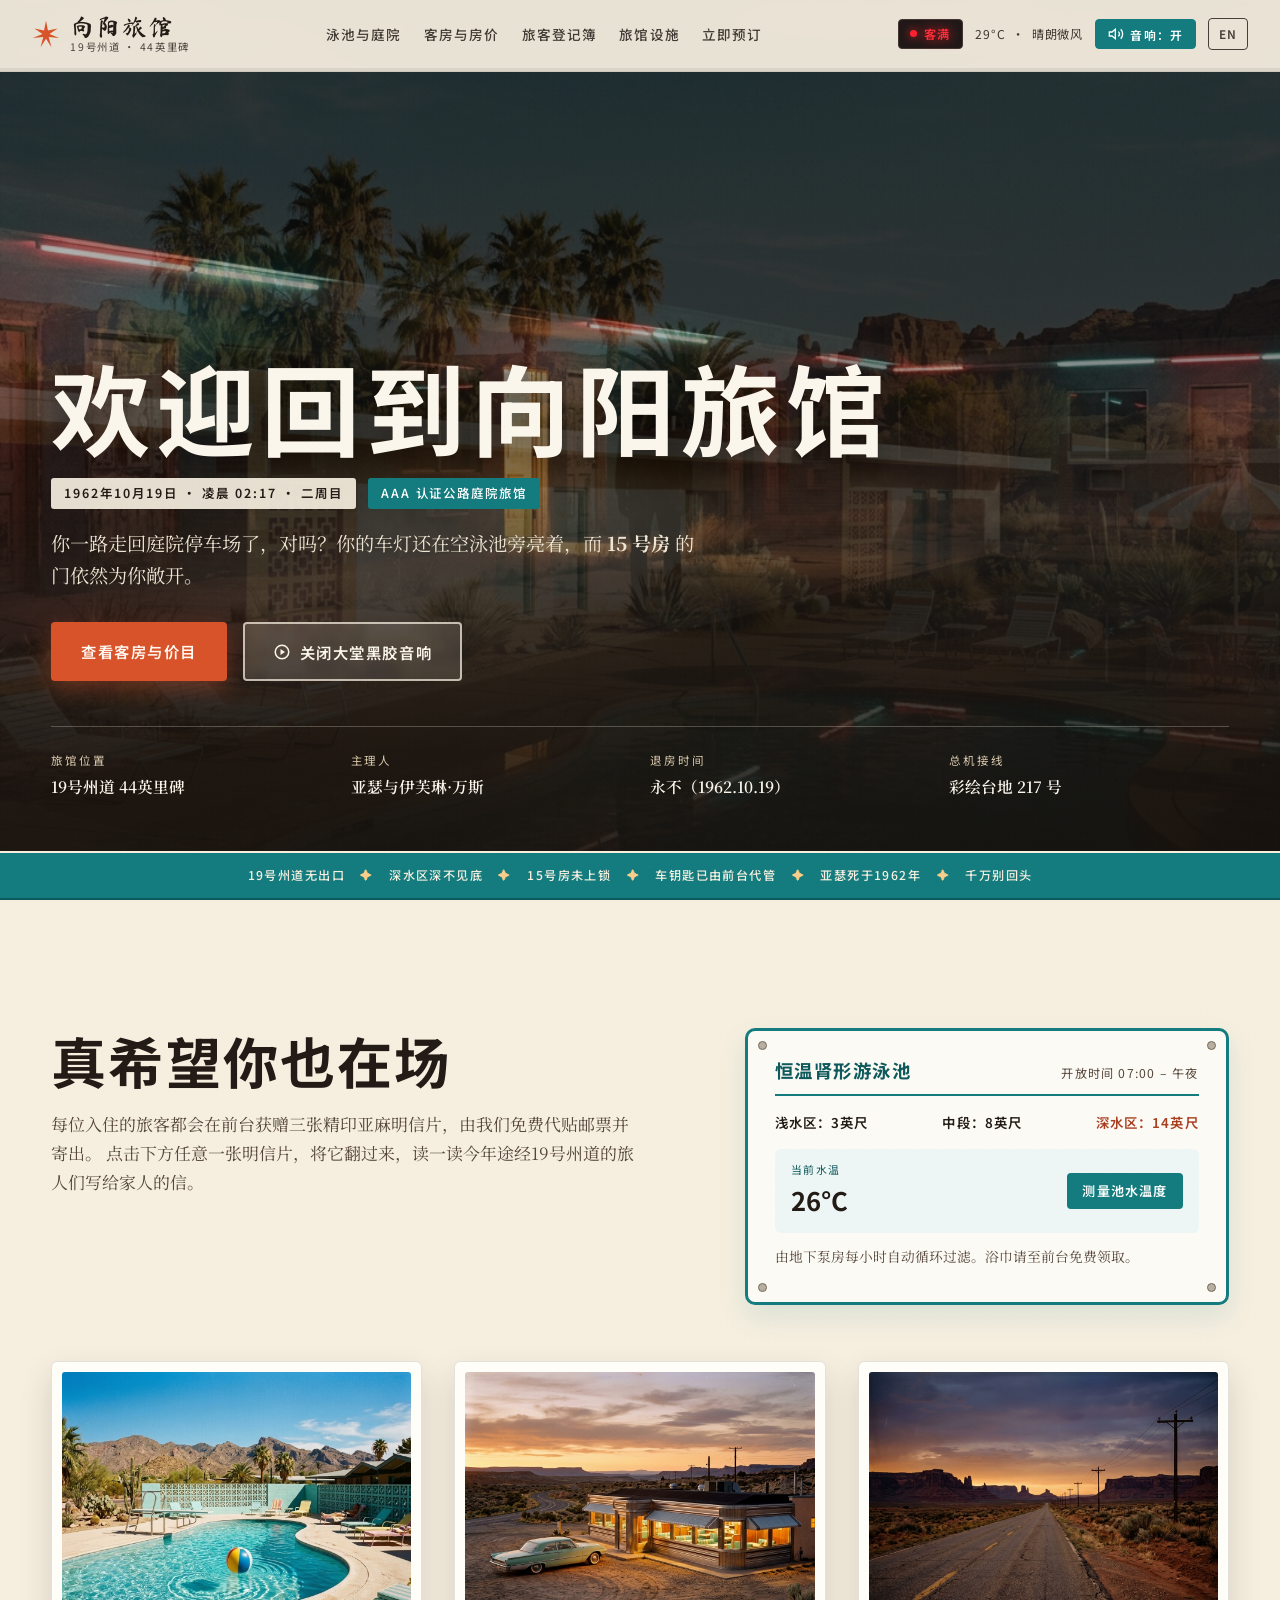
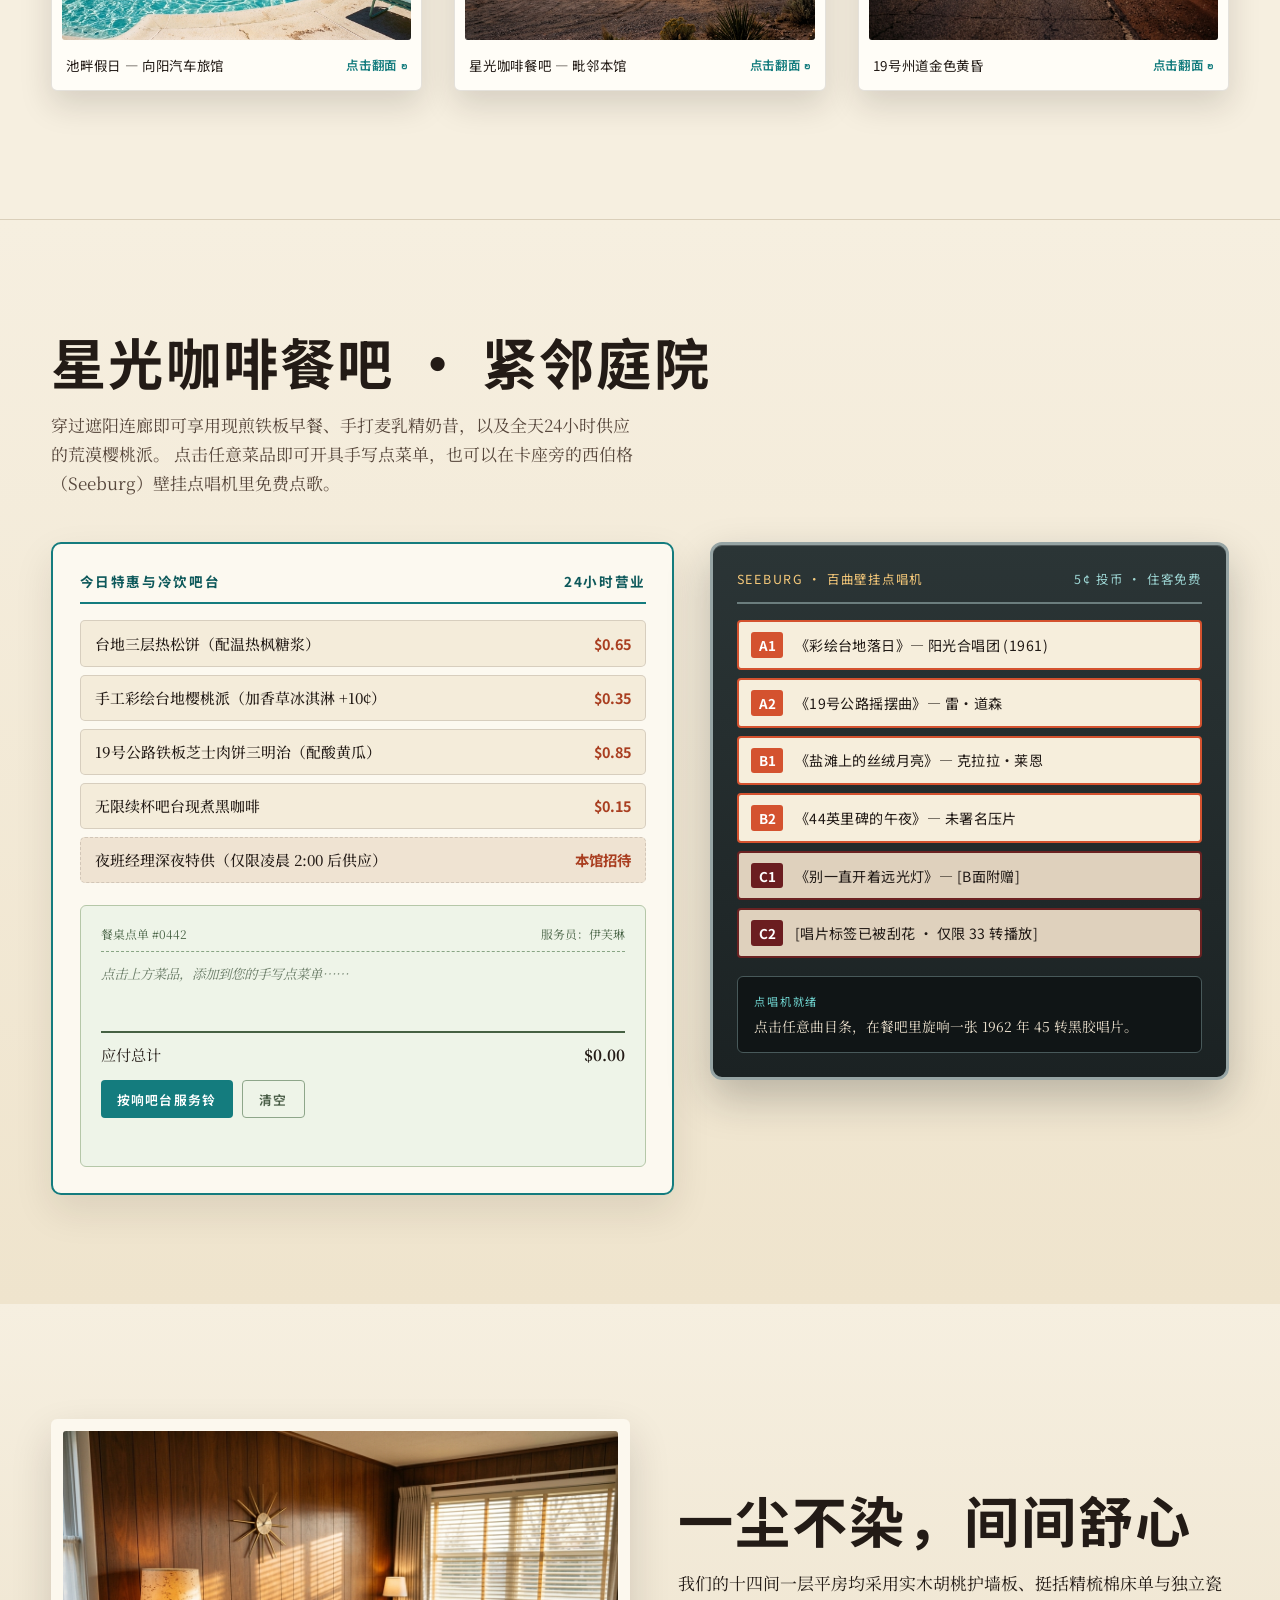
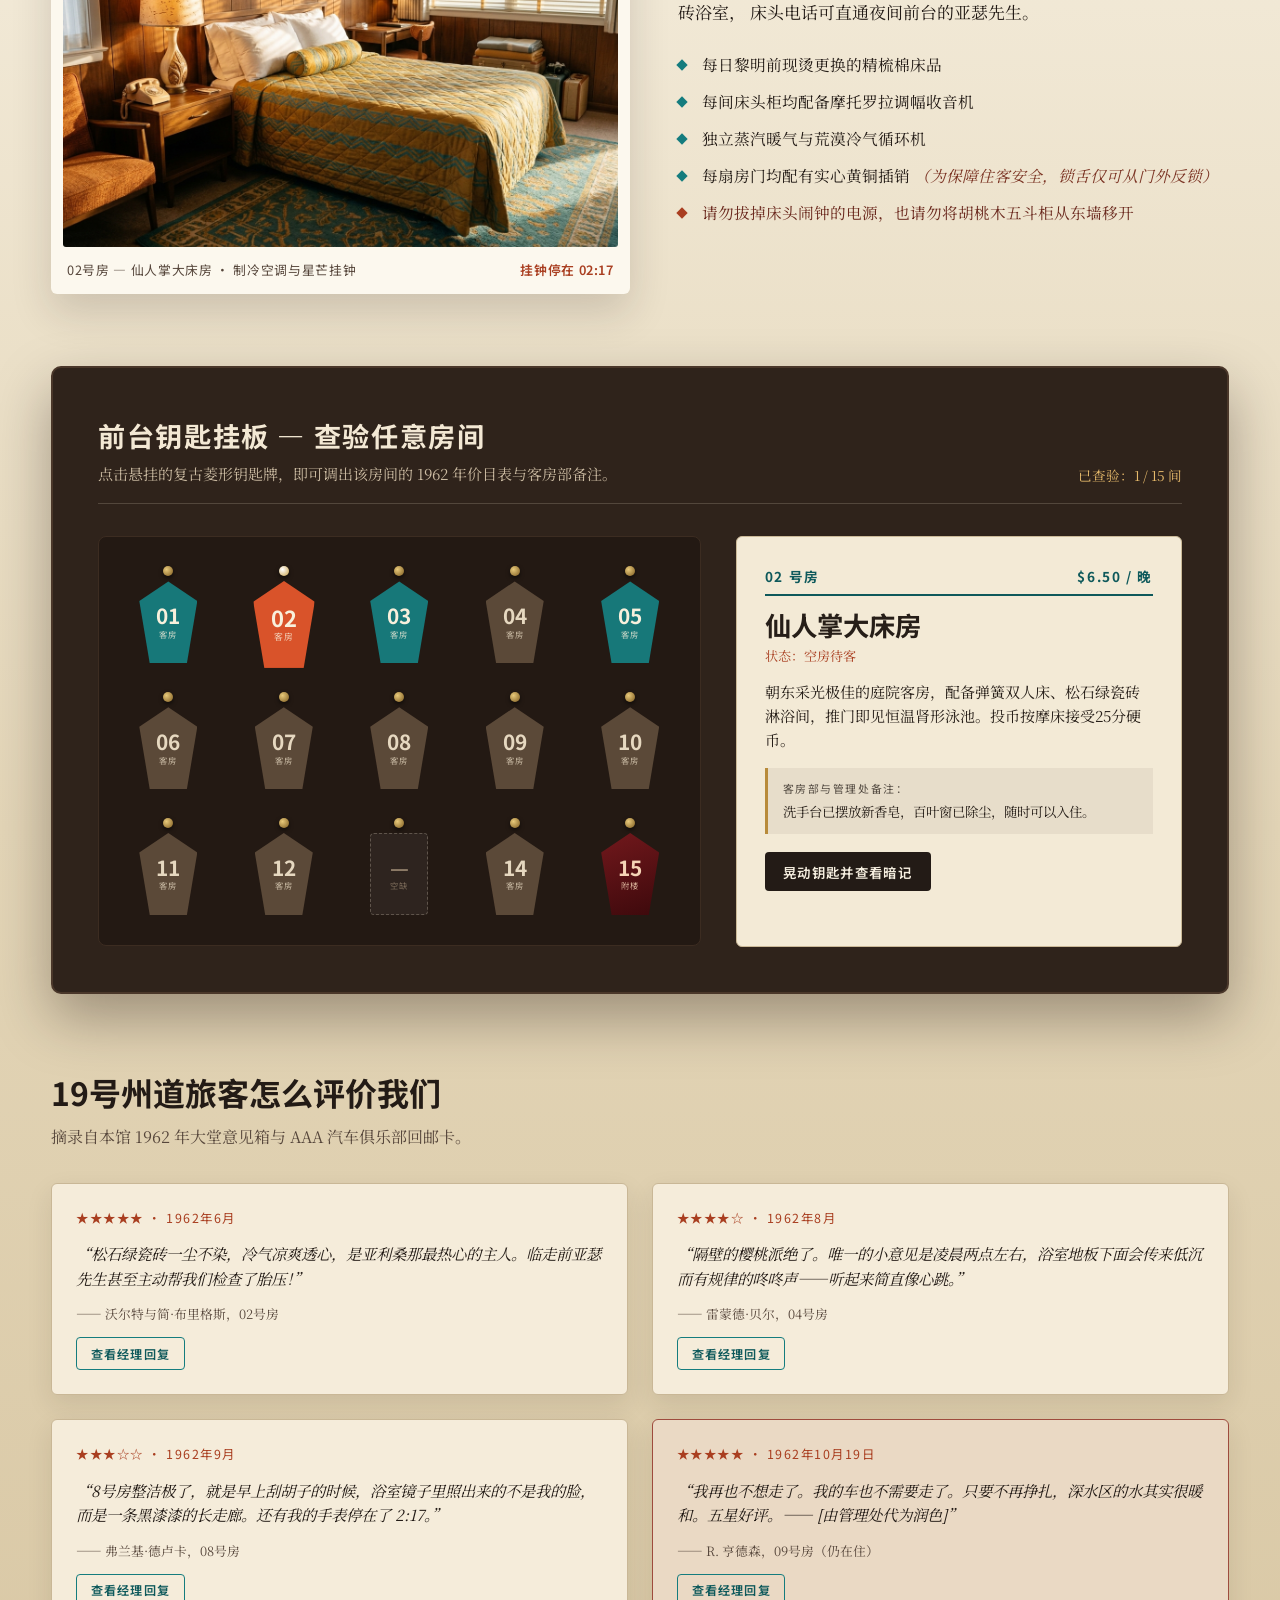
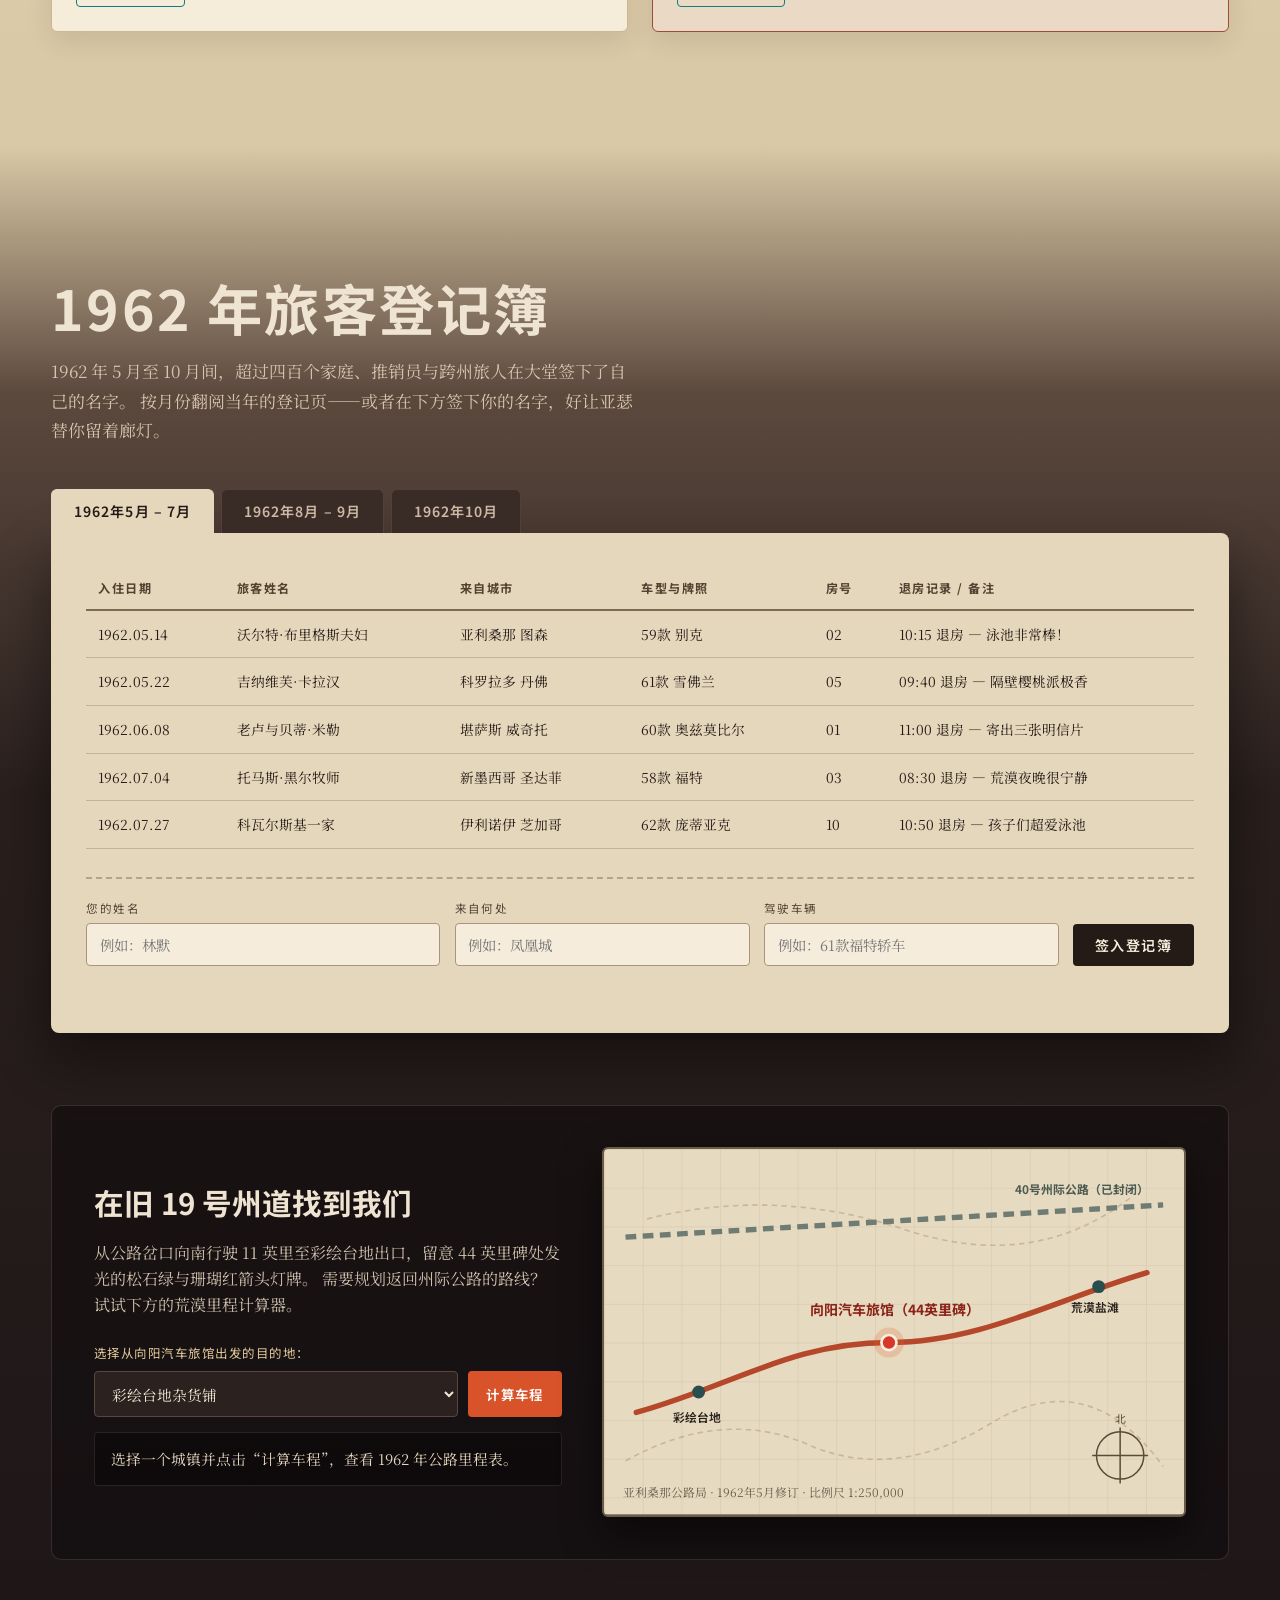
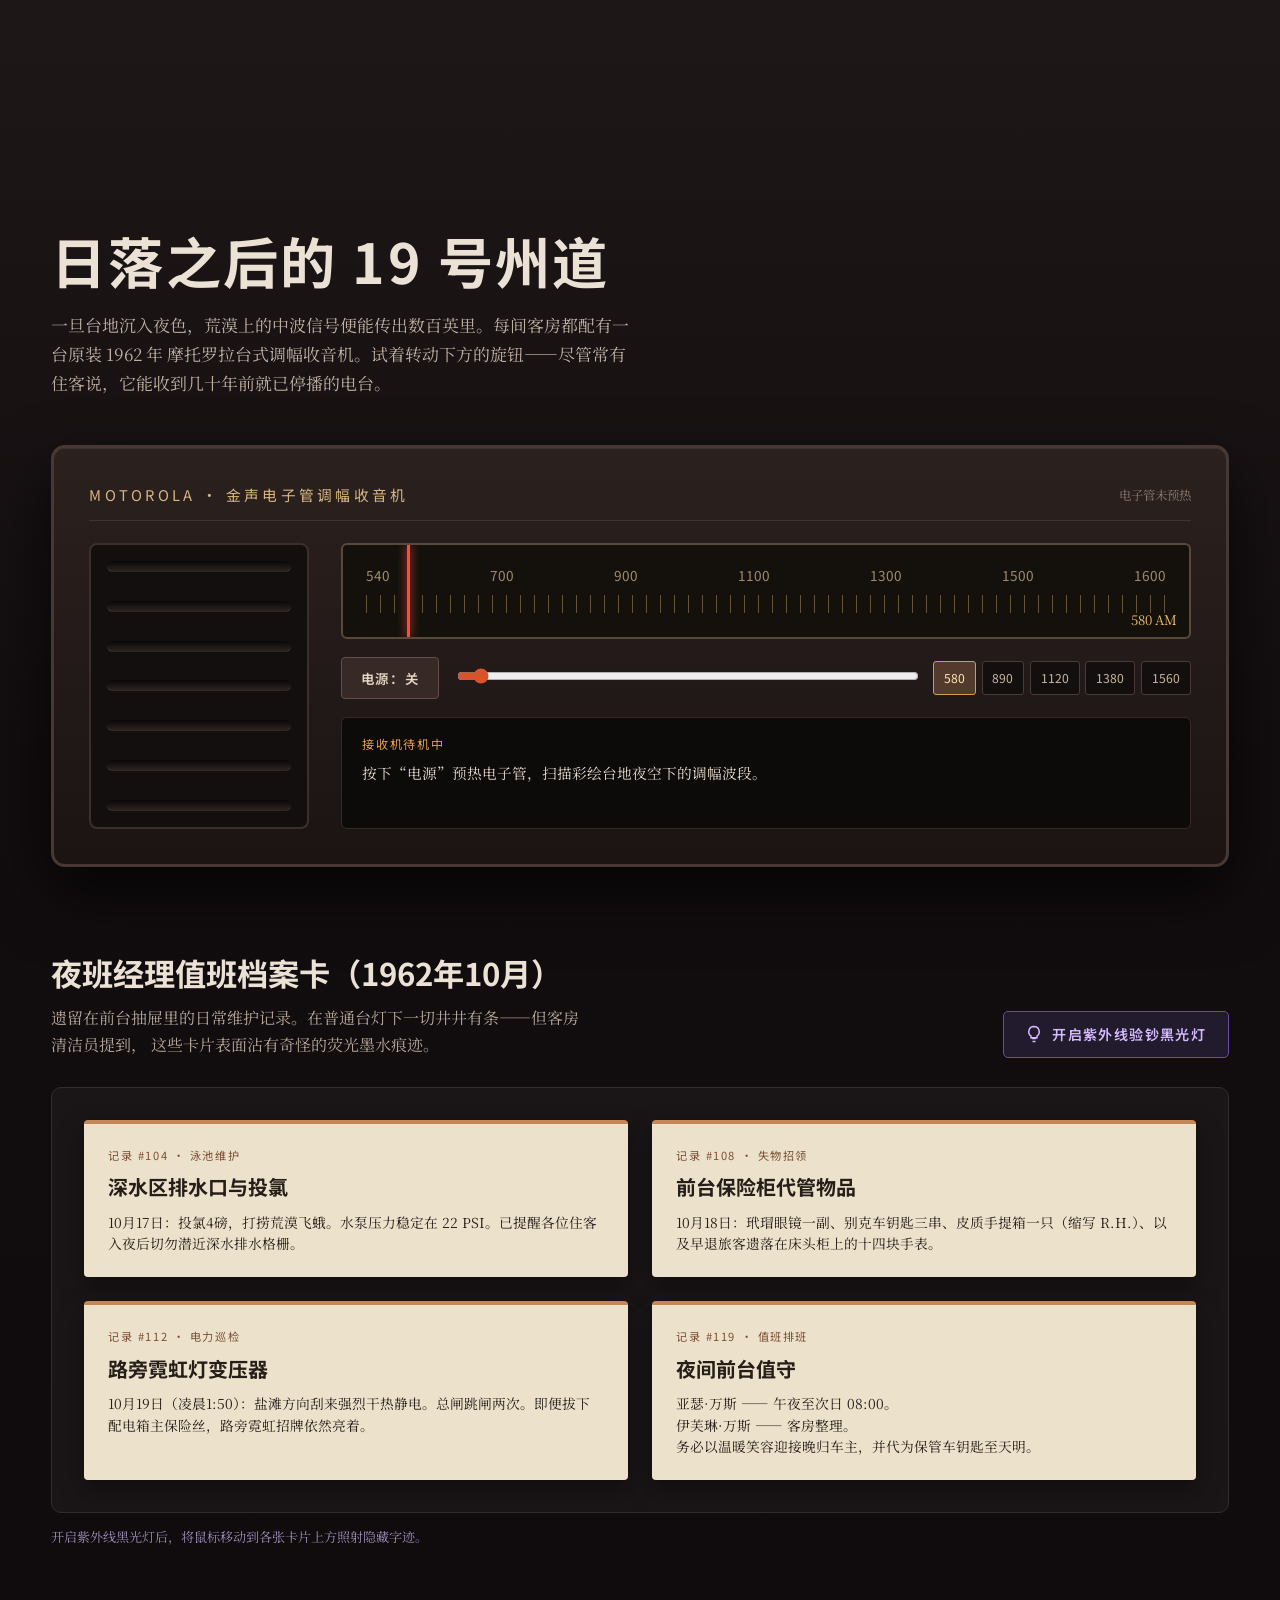
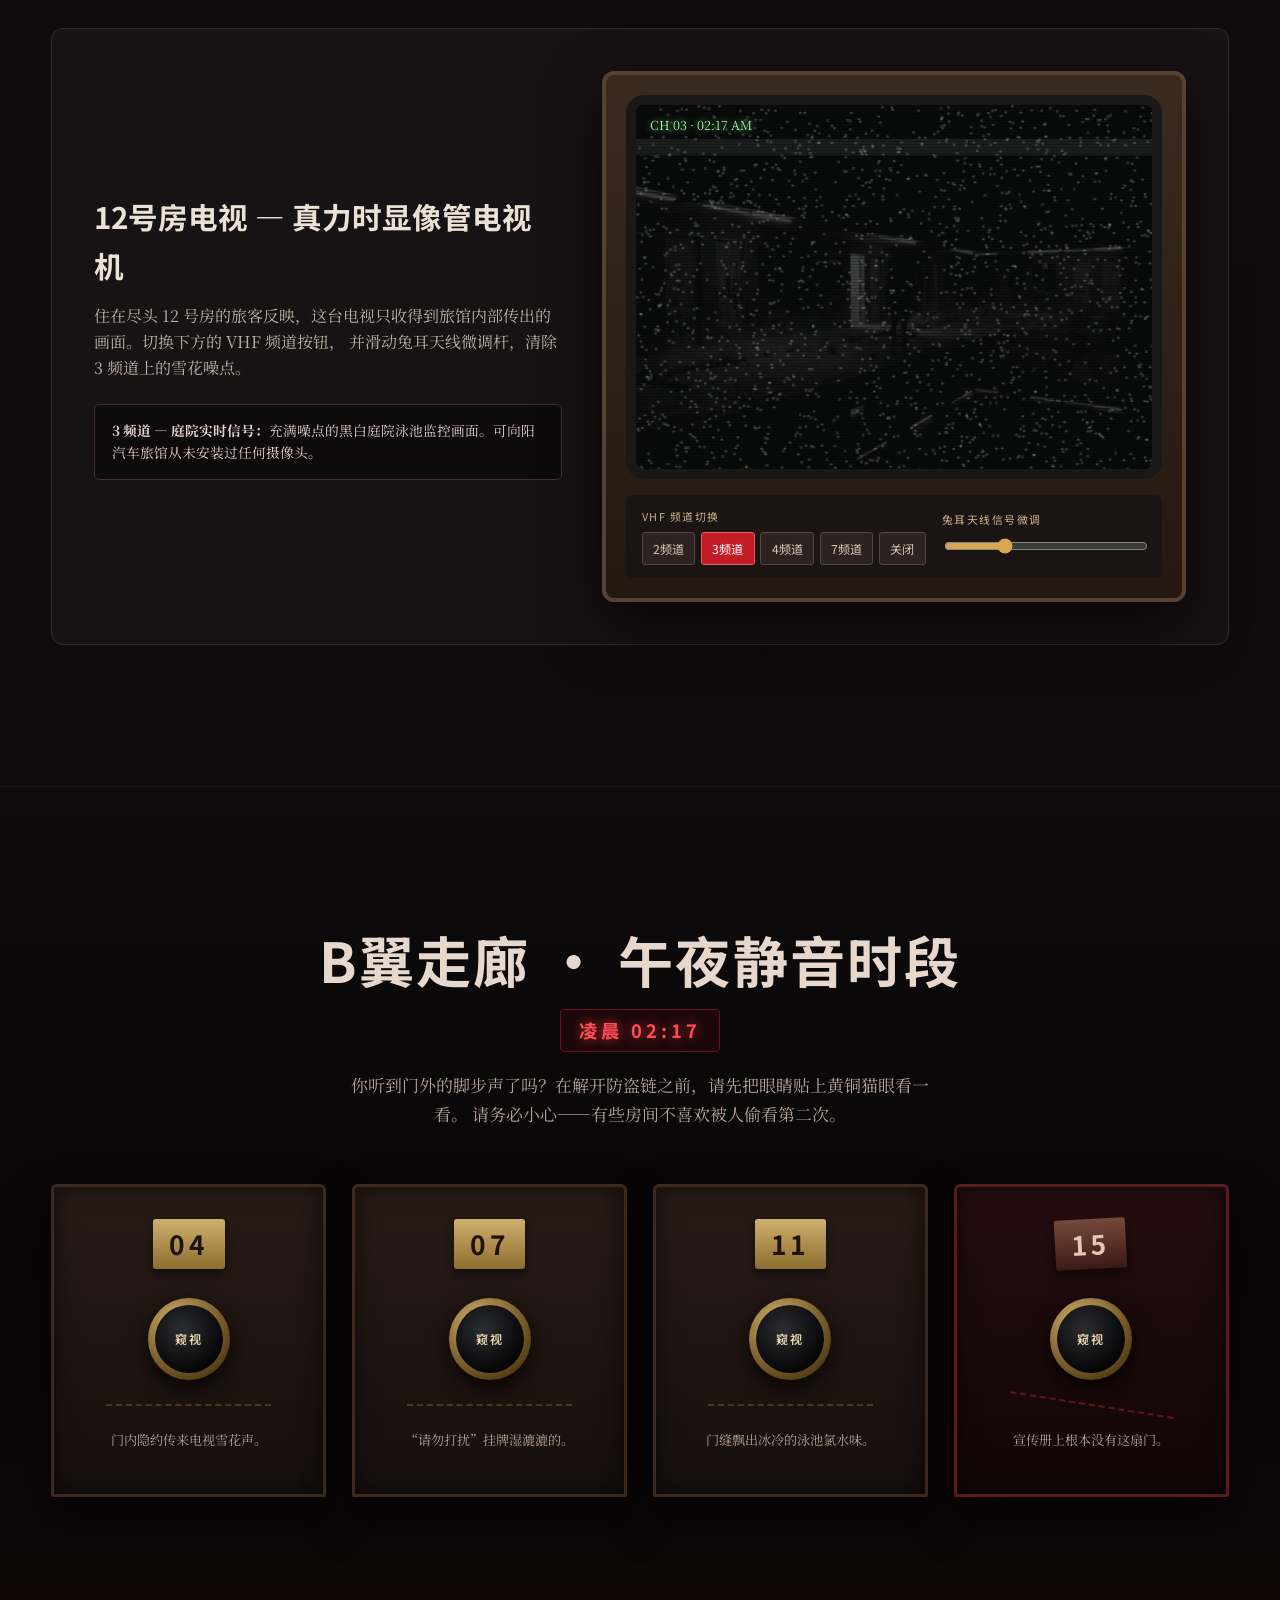
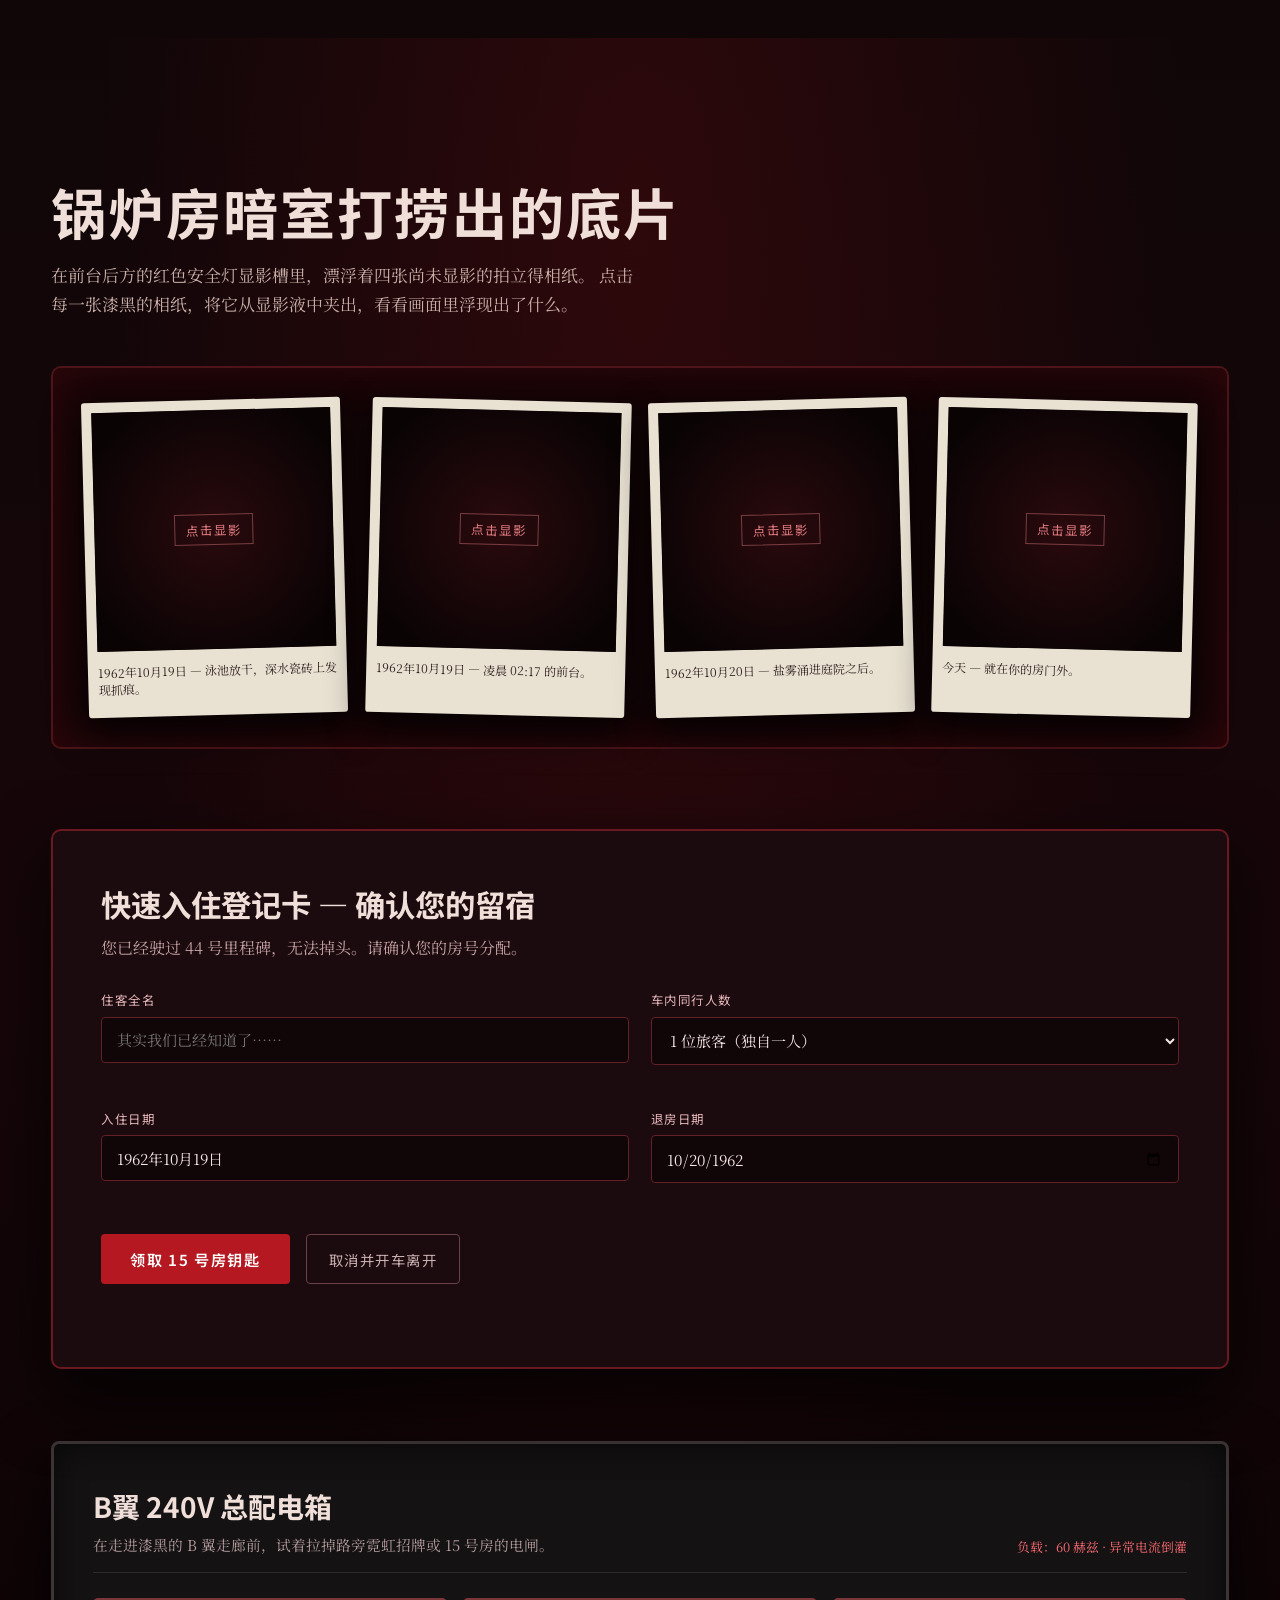
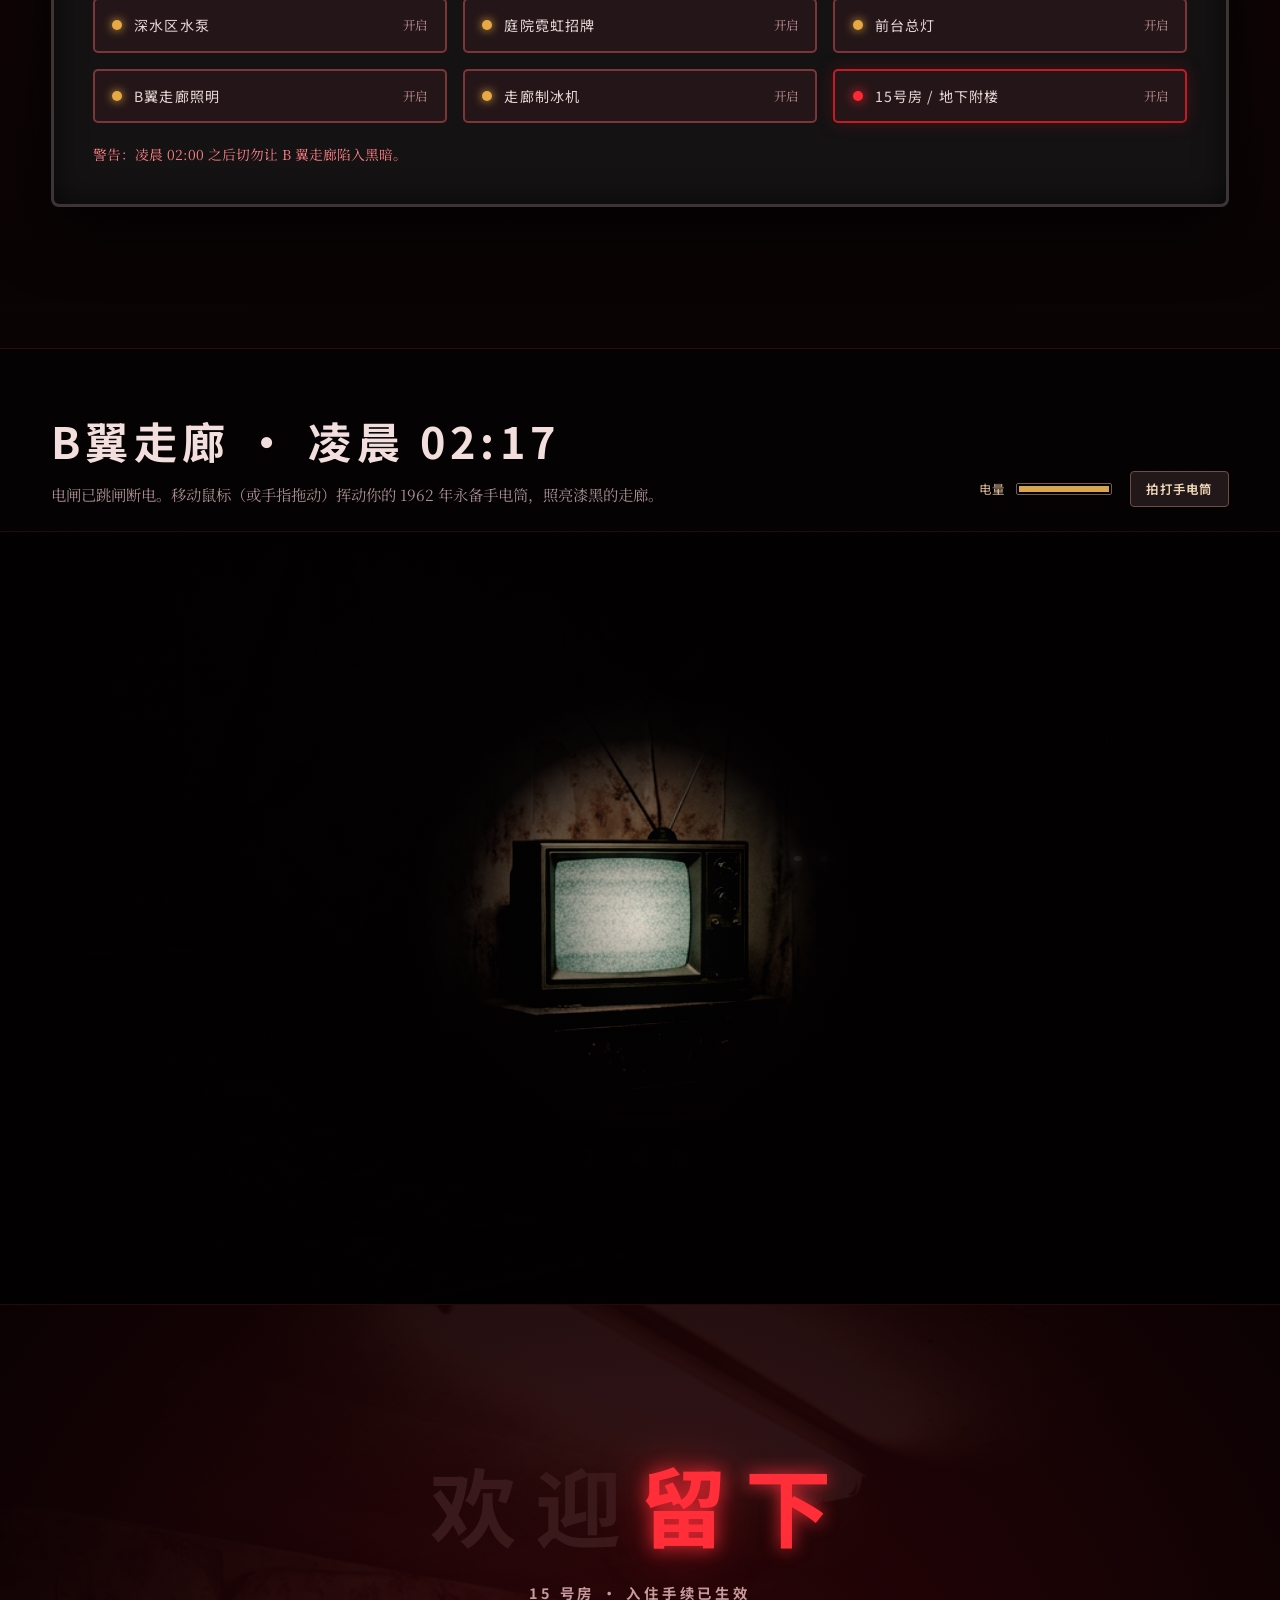
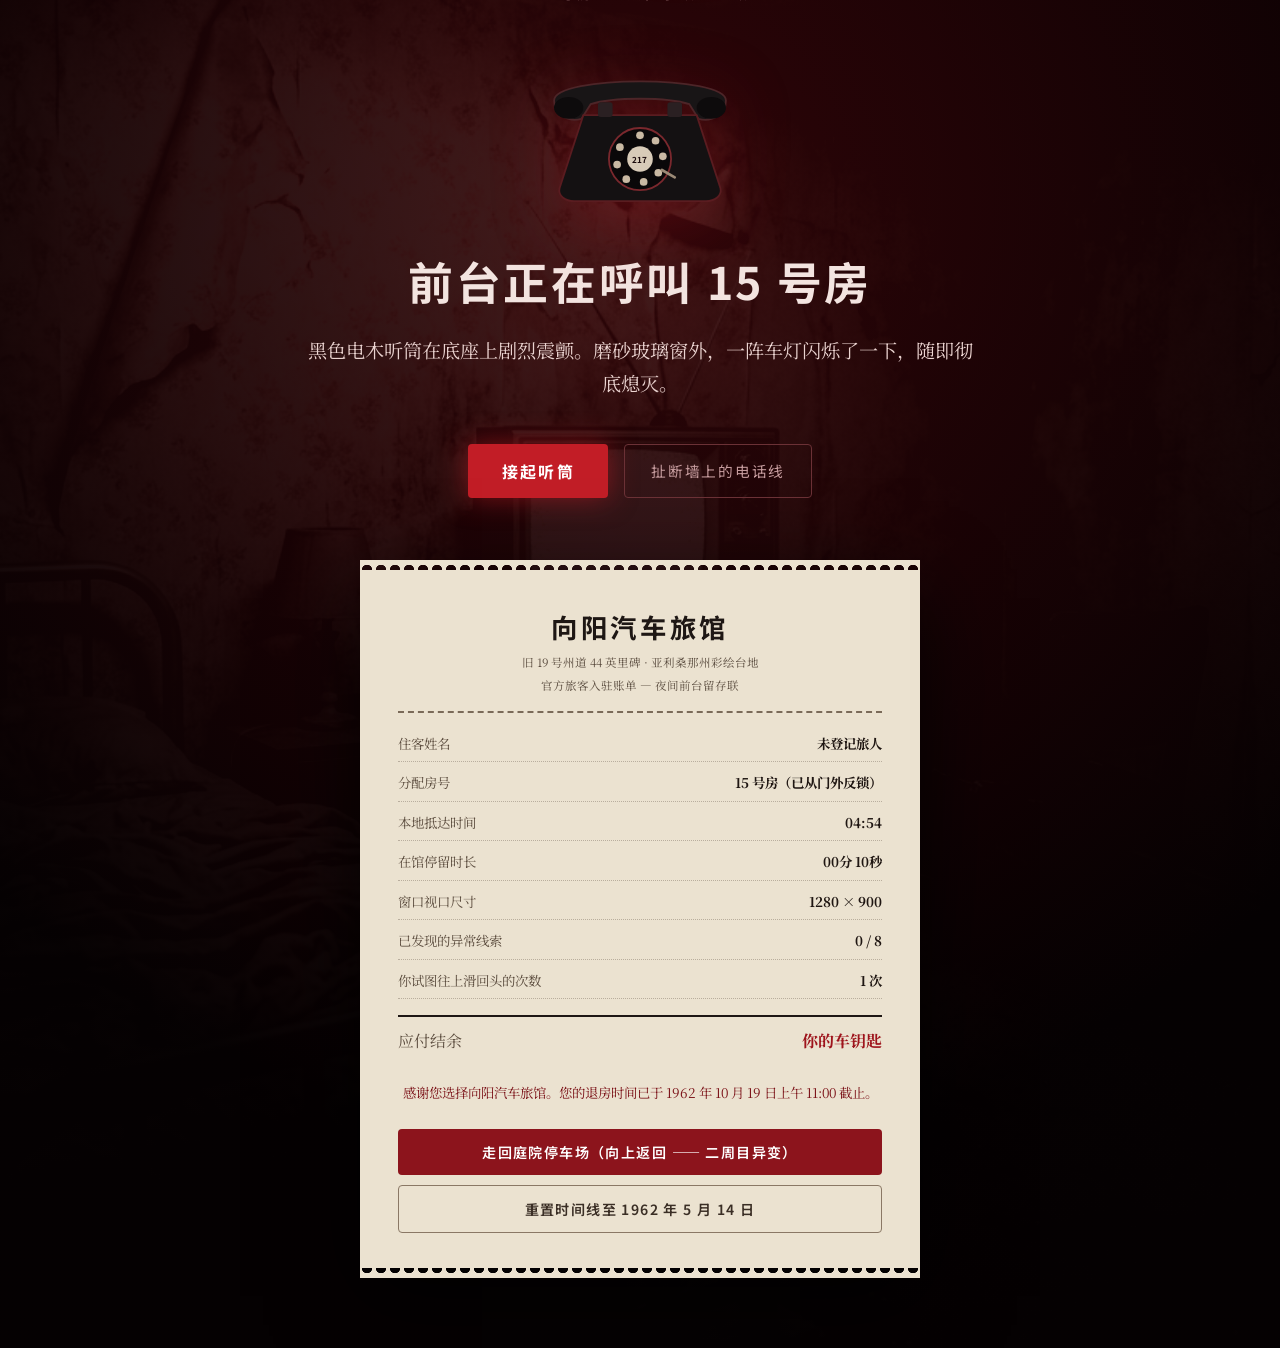
==== commit ad1e653c: "Enable lobby Hi-Fi by default in both languages" ====
--- a/zh.html
+++ b/zh.html
@@ -54,13 +54,13 @@
           <span id="weather-cond">晴朗微风</span>
         </div>
 
-        <button type="button" id="hifi-toggle" class="hifi-btn" aria-pressed="false" title="开关1962大堂黑胶音响">
+        <button type="button" id="hifi-toggle" class="hifi-btn" aria-pressed="true" title="开关1962大堂黑胶音响">
           <svg class="hifi-icon" viewBox="0 0 24 24" width="16" height="16" fill="none" stroke="currentColor" stroke-width="2" aria-hidden="true">
             <path d="M11 5L6 9H2v6h4l5 4V5z"></path>
             <path class="wave-1" d="M15.54 8.46a5 5 0 0 1 0 7.07"></path>
             <path class="wave-2" d="M19.07 4.93a10 10 0 0 1 0 14.14"></path>
           </svg>
-          <span id="hifi-label">音响：关</span>
+          <span id="hifi-label">音响：开</span>
         </button>
 
         <a href="index.html" class="lang-switch" lang="en" title="Switch to English Edition">EN</a>
@@ -105,7 +105,7 @@
               <circle cx="12" cy="12" r="9"></circle>
               <polygon points="10,8 16,12 10,16" fill="currentColor" stroke="none"></polygon>
             </svg>
-            <span id="hero-hifi-cta-text">开启 1962 大堂黑胶音响</span>
+            <span id="hero-hifi-cta-text">关闭大堂黑胶音响</span>
           </button>
         </div>
 
@@ -1223,7 +1223,7 @@
     </section>
   </main>
 
-  <script src="audio.js"></script>
-  <script src="app-zh.js"></script>
+  <script src="audio.js?v=hifi-on"></script>
+  <script src="app-zh.js?v=hifi-on"></script>
 </body>
 </html>
